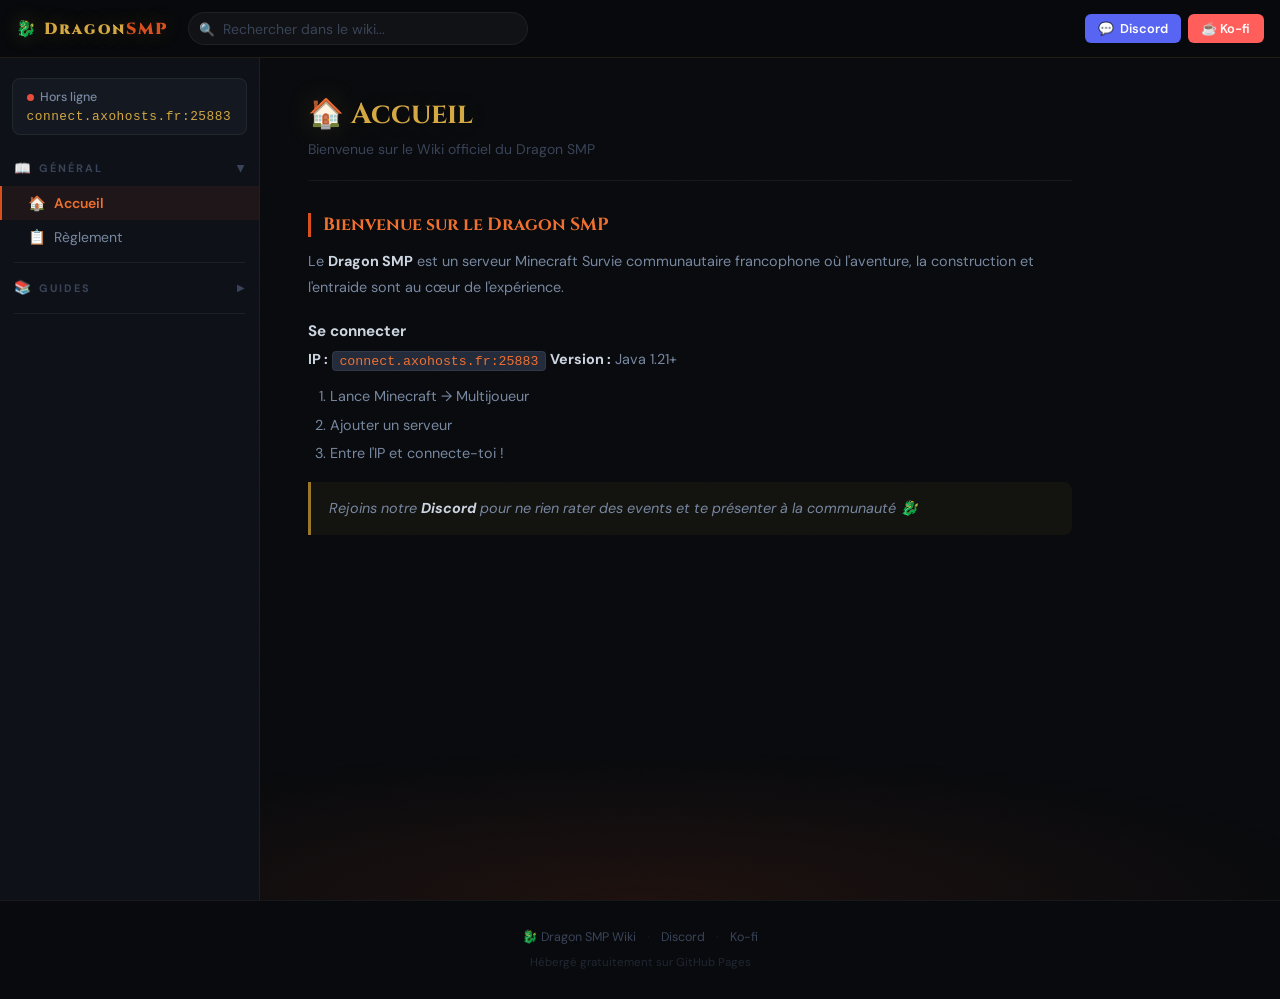
==== index.html @ 1a775683 "Update print statement from 'Hello' to 'Goodbye'" ====
<!DOCTYPE html>
<html lang="fr">
<head>
<meta charset="UTF-8">
<meta name="viewport" content="width=device-width, initial-scale=1.0, viewport-fit=cover">
<meta name="theme-color" content="#080a0d">
<title>Dragon SMP — Wiki</title>
<meta name="description" content="Wiki officiel du serveur Minecraft Dragon SMP">
<link rel="icon" href="data:image/svg+xml,<svg xmlns='http://www.w3.org/2000/svg' viewBox='0 0 100 100'><text y='.9em' font-size='90'>🐉</text></svg>">
<link rel="preconnect" href="https://fonts.googleapis.com">
<link href="https://fonts.googleapis.com/css2?family=Cinzel:wght@400;700;900&family=DM+Sans:wght@300;400;500;600&display=swap" rel="stylesheet">
<style>
/* ════════════════════════════════════════════════════════════════
   DRAGON SMP WIKI V3 — index.html
   Design : forge sombre, lave & acier, typographie épique
   Mobile-first, tout dans un seul fichier
════════════════════════════════════════════════════════════════ */

:root {
  --lava:    #d94f1e;
  --ember:   #f07030;
  --gold:    #d4a843;
  --gold2:   #9a7828;
  --steel:   #8090a8;
  --bg0:     #080a0d;
  --bg1:     #0e1118;
  --bg2:     #141820;
  --bg3:     #1c2230;
  --bg4:     #242c3c;
  --line:    rgba(212,168,67,.12);
  --line2:   rgba(255,255,255,.06);
  --txt:     #cdd5e0;
  --txt2:    #7888a0;
  --txt3:    #3a4458;
  --ok:      #2ecc71;
  --bad:     #e74c3c;
  --warn:    #e67e22;
  --H:       58px;
  --SW:      260px;
  --R:       8px;
}

*,*::before,*::after{margin:0;padding:0;box-sizing:border-box}
html{scroll-behavior:smooth;-webkit-text-size-adjust:100%;text-size-adjust:100%}
body{
  font-family:'DM Sans',sans-serif;
  background:var(--bg0);color:var(--txt);
  min-height:100vh;overflow-x:hidden;
  -webkit-font-smoothing:antialiased;
}
a{color:inherit;text-decoration:none}
button,input,select,textarea{font-family:inherit;outline:none}
img{max-width:100%;border-radius:var(--R)}

/* ── Grain overlay ── */
body::before{
  content:'';position:fixed;inset:0;z-index:0;pointer-events:none;
  background-image:url("data:image/svg+xml,%3Csvg viewBox='0 0 200 200' xmlns='http://www.w3.org/2000/svg'%3E%3Cfilter id='n'%3E%3CfeTurbulence type='fractalNoise' baseFrequency='0.9' numOctaves='4' stitchTiles='stitch'/%3E%3C/filter%3E%3Crect width='100%25' height='100%25' filter='url(%23n)' opacity='0.04'/%3E%3C/svg%3E");
  background-size:200px;opacity:.5;
}
/* ── Glow bas de page ── */
body::after{
  content:'';position:fixed;bottom:0;left:0;right:0;height:40vh;z-index:0;pointer-events:none;
  background:radial-gradient(ellipse 80% 60% at 50% 100%,rgba(217,79,30,.1) 0%,transparent 70%);
}

/* ════════════════════════════════════════════════════════════════
   HEADER
════════════════════════════════════════════════════════════════ */
.hdr{
  position:fixed;top:0;left:0;right:0;z-index:900;
  height:var(--H);
  background:rgba(8,10,13,.92);
  backdrop-filter:blur(16px);-webkit-backdrop-filter:blur(16px);
  border-bottom:1px solid var(--line);
  display:flex;align-items:center;gap:.75rem;padding:0 1rem;
}
.hdr-logo{
  font-family:'Cinzel',serif;font-weight:900;font-size:1rem;
  letter-spacing:2px;white-space:nowrap;flex-shrink:0;
  color:var(--gold);text-shadow:0 0 20px rgba(212,168,67,.3);
}
.hdr-logo em{color:var(--lava);font-style:normal}

/* Barre de recherche */
.hdr-search{flex:1;max-width:340px;position:relative;margin-left:.5rem}
.hdr-search input{
  width:100%;
  background:rgba(255,255,255,.04);
  border:1px solid var(--line2);border-radius:20px;
  padding:.42rem 1rem .42rem 2.1rem;
  color:var(--txt);font-size:.875rem;
  transition:all .2s;
  -webkit-appearance:none;appearance:none;
}
.hdr-search input::placeholder{color:var(--txt3)}
.hdr-search input:focus{
  border-color:rgba(217,79,30,.5);
  background:rgba(217,79,30,.06);
  box-shadow:0 0 0 3px rgba(217,79,30,.08);
}
.hdr-search .ico{
  position:absolute;left:.7rem;top:50%;transform:translateY(-50%);
  color:var(--txt3);font-size:.8rem;pointer-events:none;
}

/* Dropdown recherche */
.search-drop{
  display:none;position:absolute;top:calc(100% + 6px);left:0;right:0;
  background:var(--bg2);border:1px solid var(--line);
  border-radius:var(--R);overflow:hidden;
  box-shadow:0 12px 40px rgba(0,0,0,.5);z-index:950;
  max-height:300px;overflow-y:auto;
}
.search-drop.on{display:block}
.s-item{
  padding:.65rem 1rem;cursor:pointer;
  border-bottom:1px solid var(--line2);transition:background .15s;
  display:flex;align-items:center;gap:.6rem;
}
.s-item:last-child{border-bottom:none}
.s-item:hover{background:rgba(217,79,30,.08)}
.s-item-icon{font-size:1rem;flex-shrink:0}
.s-item-title{font-weight:600;font-size:.875rem;color:var(--txt)}
.s-item-cat{font-size:.72rem;color:var(--txt3);margin-top:.1rem}
.s-empty{padding:1rem;text-align:center;color:var(--txt3);font-size:.85rem}

/* Liens header */
.hdr-links{display:flex;gap:.4rem;align-items:center;margin-left:auto;flex-shrink:0}
.btn-disc{
  background:#5865f2;color:#fff;border:none;
  padding:.38rem .85rem;border-radius:6px;font-size:.8rem;font-weight:600;
  cursor:pointer;display:flex;align-items:center;gap:.35rem;
  transition:all .2s;white-space:nowrap;
}
.btn-disc:hover{background:#4752c4;transform:translateY(-1px)}
.btn-kofi{
  background:#ff5e5b;color:#fff;border:none;
  padding:.38rem .85rem;border-radius:6px;font-size:.8rem;font-weight:600;
  cursor:pointer;display:flex;align-items:center;gap:.35rem;
  transition:all .2s;white-space:nowrap;
}
.btn-kofi:hover{background:#e54e4b;transform:translateY(-1px)}

/* Hamburger */
.burger{
  display:none;flex-direction:column;gap:5px;
  background:none;border:none;cursor:pointer;
  color:var(--txt);padding:.4rem;flex-shrink:0;
  -webkit-tap-highlight-color:transparent;
}
.burger span{
  display:block;width:20px;height:2px;
  background:currentColor;border-radius:2px;transition:all .3s;
}
.burger.open span:nth-child(1){transform:translateY(7px) rotate(45deg)}
.burger.open span:nth-child(2){opacity:0;transform:scaleX(0)}
.burger.open span:nth-child(3){transform:translateY(-7px) rotate(-45deg)}

/* ════════════════════════════════════════════════════════════════
   LAYOUT
════════════════════════════════════════════════════════════════ */
.layout{
  display:flex;min-height:100vh;
  padding-top:var(--H);position:relative;z-index:1;
}

/* ════════════════════════════════════════════════════════════════
   SIDEBAR
════════════════════════════════════════════════════════════════ */
.sidebar{
  width:var(--SW);min-width:var(--SW);flex-shrink:0;
  background:var(--bg1);
  border-right:1px solid var(--line2);
  height:calc(100vh - var(--H));
  position:sticky;top:var(--H);
  overflow-y:auto;overflow-x:hidden;
  padding:1rem 0 3rem;
  scrollbar-width:thin;scrollbar-color:var(--line2) transparent;
  transition:transform .3s cubic-bezier(.4,0,.2,1);
}

/* Statut MC */
.mc-box{
  margin:.25rem .75rem 1rem;
  background:var(--bg2);border:1px solid var(--line2);
  border-radius:var(--R);padding:.65rem .85rem;
  font-size:.78rem;cursor:default;
}
.mc-row{display:flex;align-items:center;gap:.4rem;margin-bottom:.2rem}
.mc-dot{
  width:7px;height:7px;border-radius:50%;flex-shrink:0;
  transition:background .3s;
}
.mc-dot.on{background:var(--ok);box-shadow:0 0 6px var(--ok)}
.mc-dot.off{background:var(--bad)}
.mc-dot.maint{background:var(--warn);box-shadow:0 0 6px var(--warn)}
.mc-status-txt{color:var(--txt2);font-weight:500}
.mc-ip{
  font-family:monospace;font-size:.8rem;color:var(--gold);
  letter-spacing:.5px;margin-top:.1rem;
}

/* Catégories + pages */
.cat-block{margin-bottom:.25rem}
.cat-head{
  display:flex;align-items:center;justify-content:space-between;
  padding:.55rem .85rem;cursor:pointer;
  user-select:none;-webkit-tap-highlight-color:transparent;
  transition:background .15s;
}
.cat-head:hover{background:rgba(255,255,255,.02)}
.cat-head-l{display:flex;align-items:center;gap:.5rem}
.cat-icon{font-size:.85rem}
.cat-label{
  font-size:.68rem;font-weight:700;
  text-transform:uppercase;letter-spacing:2px;
  color:var(--txt3);
}
.cat-arrow{font-size:.6rem;color:var(--txt3);transition:transform .2s}
.cat-block.open .cat-arrow{transform:rotate(90deg)}
.cat-pages{display:none}
.cat-block.open .cat-pages{display:block}

.pg-link{
  display:flex;align-items:center;gap:.55rem;
  padding:.5rem .85rem .5rem 1.6rem;
  cursor:pointer;color:var(--txt2);font-size:.875rem;
  border-left:2px solid transparent;
  transition:all .15s;
  -webkit-tap-highlight-color:transparent;
}
.pg-link:hover{color:var(--txt);background:rgba(255,255,255,.03)}
.pg-link.active{
  color:var(--ember);font-weight:600;
  border-left-color:var(--lava);
  background:rgba(217,79,30,.08);
}
.pg-link-ico{font-size:.9rem;flex-shrink:0}

.sidebar-div{
  height:1px;background:var(--line2);
  margin:.5rem .85rem;
}

/* ════════════════════════════════════════════════════════════════
   MAIN CONTENT
════════════════════════════════════════════════════════════════ */
.main{
  flex:1;min-width:0;
  padding:2.5rem 3rem;
  max-width:860px;
}

/* Page view */
.pv{animation:fadeUp .25s ease both}
@keyframes fadeUp{
  from{opacity:0;transform:translateY(8px)}
  to{opacity:1;transform:translateY(0)}
}

.pv-head{
  margin-bottom:2rem;padding-bottom:1.25rem;
  border-bottom:1px solid var(--line2);
}
.pv-title{
  font-family:'Cinzel',serif;font-size:1.8rem;font-weight:700;
  color:var(--gold);line-height:1.15;
  text-shadow:0 0 30px rgba(212,168,67,.15);
}
.pv-desc{color:var(--txt3);font-size:.875rem;margin-top:.5rem;line-height:1.5}

/* Contenu wiki */
.wc h1{font-family:'Cinzel',serif;font-size:1.5rem;color:var(--gold);margin:2rem 0 .75rem}
.wc h2{
  font-family:'Cinzel',serif;font-size:1.1rem;color:var(--ember);
  margin:2rem 0 .75rem;padding-left:.75rem;
  border-left:3px solid var(--lava);
}
.wc h3{font-size:.95rem;font-weight:700;color:var(--txt);margin:1.25rem 0 .4rem}
.wc p{color:var(--txt2);margin-bottom:.75rem;font-size:.9rem;line-height:1.8}
.wc ul,.wc ol{padding-left:1.4rem;margin-bottom:.75rem}
.wc li{color:var(--txt2);font-size:.9rem;margin-bottom:.3rem;line-height:1.65}
.wc strong{color:var(--txt);font-weight:700}
.wc em{color:var(--gold);font-style:italic}
.wc a{color:var(--ember);text-decoration:underline;text-underline-offset:2px}
.wc a:hover{color:var(--lava)}
.wc code{
  background:var(--bg4);border:1px solid var(--line2);
  border-radius:4px;padding:.1rem .4rem;
  font-family:'Courier New',monospace;font-size:.83rem;color:var(--ember);
}
.wc pre{
  background:var(--bg2);border:1px solid var(--line2);
  border-radius:var(--R);padding:1.1rem 1.25rem;overflow-x:auto;
  margin:1rem 0;position:relative;
}
.wc pre::before{
  content:'CODE';position:absolute;top:.5rem;right:.75rem;
  font-size:.62rem;letter-spacing:1.5px;color:var(--txt3);font-weight:700;
}
.wc pre code{
  background:none;border:none;padding:0;
  font-size:.85rem;color:var(--txt2);line-height:1.6;
}
.wc blockquote{
  border-left:3px solid var(--gold2);
  background:rgba(212,168,67,.05);
  padding:.85rem 1.1rem;border-radius:0 var(--R) var(--R) 0;
  margin:1rem 0;
}
.wc blockquote p{color:var(--txt2);margin:0;font-style:italic}
.wc hr{border:none;border-top:1px solid var(--line2);margin:1.75rem 0}
.wc img{border-radius:var(--R);margin:.5rem 0;border:1px solid var(--line2)}
.wc table{width:100%;border-collapse:collapse;margin:1rem 0;font-size:.875rem}
.wc th{
  padding:.5rem .85rem;background:var(--bg3);
  border:1px solid var(--line2);color:var(--ember);
  font-weight:700;text-align:left;font-size:.8rem;
  text-transform:uppercase;letter-spacing:.5px;
}
.wc td{padding:.5rem .85rem;border:1px solid var(--line2);color:var(--txt2)}
.wc tr:nth-child(even) td{background:rgba(255,255,255,.02)}
.wc .table-wrap{overflow-x:auto;margin:1rem 0}

/* ════════════════════════════════════════════════════════════════
   OVERLAY MOBILE
════════════════════════════════════════════════════════════════ */
.overlay{
  display:none;position:fixed;inset:0;z-index:800;
  background:rgba(0,0,0,.75);
  -webkit-tap-highlight-color:transparent;
}
.overlay.on{display:block}

/* ════════════════════════════════════════════════════════════════
   FOOTER
════════════════════════════════════════════════════════════════ */
.footer{
  text-align:center;padding:1.5rem 1rem;
  color:var(--txt3);font-size:.78rem;
  border-top:1px solid var(--line2);
  position:relative;z-index:1;
  line-height:2;
}
.footer a{color:var(--txt3);transition:color .15s}
.footer a:hover{color:var(--ember)}
.footer .sep{margin:0 .5rem;opacity:.3}

/* ════════════════════════════════════════════════════════════════
   TOAST
════════════════════════════════════════════════════════════════ */
#toast{
  position:fixed;bottom:1.5rem;right:1.5rem;z-index:9999;
  padding:.7rem 1.2rem;border-radius:var(--R);
  background:var(--bg3);border:1px solid var(--line2);
  font-size:.85rem;font-weight:500;
  box-shadow:0 8px 30px rgba(0,0,0,.4);
  transform:translateY(60px);opacity:0;
  transition:all .3s cubic-bezier(.34,1.56,.64,1);
  pointer-events:none;max-width:280px;
}
#toast.on{transform:translateY(0);opacity:1}
#toast.ok{border-color:rgba(46,204,113,.4);color:var(--ok)}
#toast.err{border-color:rgba(231,76,60,.4);color:var(--bad)}
#toast.info{border-color:rgba(212,168,67,.4);color:var(--gold)}

/* ════════════════════════════════════════════════════════════════
   BOUTONS
════════════════════════════════════════════════════════════════ */
.btn{
  display:inline-flex;align-items:center;gap:.4rem;
  padding:.48rem 1rem;border:none;border-radius:6px;
  font-size:.875rem;font-weight:600;cursor:pointer;
  transition:all .2s;-webkit-tap-highlight-color:transparent;
}
.btn-fire{background:var(--lava);color:#fff}
.btn-fire:hover{background:#bf4118;transform:translateY(-1px);box-shadow:0 4px 16px rgba(217,79,30,.35)}
.btn-ghost{background:transparent;color:var(--txt2);border:1px solid var(--line2)}
.btn-ghost:hover{background:var(--bg3);color:var(--txt)}
.btn-red{background:rgba(231,76,60,.12);color:var(--bad);border:1px solid rgba(231,76,60,.2)}
.btn-red:hover{background:rgba(231,76,60,.22)}
.btn-sm{padding:.3rem .75rem;font-size:.78rem}

/* ════════════════════════════════════════════════════════════════
   RESPONSIVE
════════════════════════════════════════════════════════════════ */
@media(max-width:768px){
  .burger{display:flex}
  .btn-kofi{display:none}
  .hdr-search{max-width:none}

  .sidebar{
    position:fixed;top:var(--H);left:0;bottom:0;
    z-index:850;transform:translateX(-100%);
    height:calc(100vh - var(--H));
    box-shadow:4px 0 24px rgba(0,0,0,.5);
  }
  .sidebar.open{transform:translateX(0)}

  .main{padding:1.25rem 1rem 2rem}
  .pv-title{font-size:1.4rem}
  .wc h2{font-size:1rem}
}
@media(min-width:769px){
  .burger{display:none!important}
}
@media(max-width:480px){
  .btn-disc span{display:none}
}

/* Scrollbar */
::-webkit-scrollbar{width:5px;height:5px}
::-webkit-scrollbar-track{background:transparent}
::-webkit-scrollbar-thumb{background:rgba(217,79,30,.2);border-radius:3px}
::-webkit-scrollbar-thumb:hover{background:rgba(217,79,30,.4)}
</style>
</head>
<body>

<!-- ══════════════════════════ HEADER ══════════════════════════ -->
<header class="hdr">
  <button class="burger" id="burger" aria-label="Menu">
    <span></span><span></span><span></span>
  </button>

  <div class="hdr-logo">🐉 Dragon<em>SMP</em></div>

  <div class="hdr-search">
    <span class="ico">🔍</span>
    <input type="search" id="s-input" placeholder="Rechercher dans le wiki..." autocomplete="off">
    <div class="search-drop" id="s-drop"></div>
  </div>

  <div class="hdr-links">
    <a class="btn-disc" href="https://discord.gg/A7wpe2Yr6S" target="_blank" rel="noopener">
      <span>💬</span><span>Discord</span>
    </a>
    <a class="btn-kofi" href="https://ko-fi.com/dragonsmpv2" target="_blank" rel="noopener">
      ☕ Ko-fi
    </a>
  </div>
</header>

<div class="overlay" id="overlay"></div>

<!-- ══════════════════════════ LAYOUT ══════════════════════════ -->
<div class="layout">

  <!-- SIDEBAR -->
  <aside class="sidebar" id="sidebar">
    <!-- Statut MC -->
    <div class="mc-box">
      <div class="mc-row">
        <div class="mc-dot off" id="mc-dot"></div>
        <span class="mc-status-txt" id="mc-txt">Vérification...</span>
      </div>
      <div class="mc-ip" id="mc-ip">connect.axohosts.fr:25883</div>
    </div>

    <div id="sb-nav">
      <div style="padding:.75rem .85rem;color:var(--txt3);font-size:.8rem">Chargement…</div>
    </div>
  </aside>

  <!-- MAIN -->
  <main class="main">
    <div id="wiki-content">
      <div style="color:var(--txt3);padding:3rem 0;text-align:center">🐉</div>
    </div>
  </main>

</div>

<!-- FOOTER -->
<footer class="footer">
  🐉 Dragon SMP Wiki
  <span class="sep">·</span>
  <a href="https://discord.gg/A7wpe2Yr6S" target="_blank">Discord</a>
  <span class="sep">·</span>
  <a href="https://ko-fi.com/dragonsmpv2" target="_blank">Ko-fi</a>
  <br>
  <span style="font-size:.72rem;opacity:.5">Hébergé gratuitement sur GitHub Pages</span>
</footer>

<div id="toast"></div>

<!-- ══════════════════════════ SCRIPT ══════════════════════════ -->
<script>
'use strict';

/* ── Données par défaut ───────────────────────────────────────── */
const DEFAULTS = {
  categories:[
    {id:'general',name:'Général',icon:'📖',order:0},
    {id:'guides', name:'Guides', icon:'📚',order:1},
    {id:'serveur',name:'Serveur',icon:'⚔️', order:2}
  ],
  pages:[
    {id:'accueil',catId:'general',title:'Accueil',icon:'🏠',order:0,
     desc:'Bienvenue sur le Wiki officiel du Dragon SMP',
     content:`## Bienvenue sur le Dragon SMP

Le **Dragon SMP** est un serveur Minecraft Survie communautaire francophone où l'aventure, la construction et l'entraide sont au cœur de l'expérience.

### Se connecter

**IP :** \`connect.axohosts.fr:25883\`
**Version :** Java 1.21+

1. Lance Minecraft → Multijoueur
2. Ajouter un serveur
3. Entre l'IP et connecte-toi !

> Rejoins notre **Discord** pour ne rien rater des events et te présenter à la communauté 🐉`
    },
    {id:'reglement',catId:'general',title:'Règlement',icon:'📋',order:1,
     desc:'Les règles à respecter sur le serveur',
     content:`## Règlement du Dragon SMP

Le respect de ces règles est **obligatoire**. Toute infraction entraîne un avertissement, un kick ou un ban.

### Règles générales

**1. Respect mutuel**
Aucune insulte, discrimination ou harcèlement. Tout le monde doit se sentir bienvenu.

**2. Anti-triche**
Hacks, cheats et exploits sont strictement interdits.

**3. Anti-grief**
Détruire les constructions d'autrui est interdit.

**4. PvP fair-play**
Uniquement avec accord mutuel, hors zones PvP dédiées.

**5. Respect du staff**
Les décisions de l'équipe sont finales.

### Sanctions

| Infraction | Sanction |
|---|---|
| 1er avertissement | Warn |
| 2ème avertissement | Kick |
| 3ème | Ban temporaire |
| Infraction grave | Ban définitif |`
    },
    {id:'commandes',catId:'guides',title:'Commandes',icon:'⌨️',order:0,
     desc:'Toutes les commandes disponibles',
     content:`## Commandes utiles

### Téléportation

\`/spawn\` — Retour au spawn
\`/home\` — Retour chez toi
\`/sethome\` — Définit ton home
\`/tpa [joueur]\` — Demande de TP
\`/rtp\` — Téléportation aléatoire

### Économie

\`/money\` — Voir ton solde
\`/pay [joueur] [montant]\` — Payer quelqu'un
\`/baltop\` — Classement des richesses

### Protection

\`/claim\` — Protéger une chunk
\`/unclaim\` — Retirer la protection
\`/trust [joueur]\` — Donner accès`
    }
  ],
  settings:{
    maintenance:false,
    maintMsg:'Le serveur est actuellement en maintenance.',
    mcHost:'163.5.141.232',
    mcPort:25816,
    mcIp:'connect.axohosts.fr:25883'
  }
};

/* ── Persistance ─────────────────────────────────────────────── */
let DATA = null;

async function loadData(){
  const binId  = localStorage.getItem('dsmp_bin_id');
  const apiKey = localStorage.getItem('dsmp_api_key');
  if(binId && apiKey){
    try{
      const r = await fetch(`https://api.jsonbin.io/v3/b/${binId}/latest`,
        {headers:{'X-Master-Key':apiKey}});
      if(r.ok){
        const j = await r.json();
        DATA = j.record;
        localStorage.setItem('dsmp_cache', JSON.stringify(DATA));
        return;
      }
    }catch{}
  }
  // Fallback cache local
  const cached = localStorage.getItem('dsmp_cache');
  if(cached){ try{ DATA = JSON.parse(cached); return; }catch{} }
  // Défaut
  DATA = JSON.parse(JSON.stringify(DEFAULTS));
}

async function saveData(){
  if(!DATA) return;
  localStorage.setItem('dsmp_cache', JSON.stringify(DATA));
  const binId  = localStorage.getItem('dsmp_bin_id');
  const apiKey = localStorage.getItem('dsmp_api_key');
  if(binId && apiKey){
    try{
      await fetch(`https://api.jsonbin.io/v3/b/${binId}`,{
        method:'PUT',
        headers:{'Content-Type':'application/json','X-Master-Key':apiKey},
        body:JSON.stringify(DATA)
      });
    }catch{}
  }
}

/* ── Init ────────────────────────────────────────────────────── */
document.addEventListener('DOMContentLoaded', async ()=>{
  await loadData();
  buildSidebar();
  setupSearch();
  setupBurger();
  startMC();

  const hash = location.hash.replace('#','');
  goTo(hash || getFirstId());
});

window.addEventListener('hashchange',()=>{
  const id = location.hash.replace('#','');
  if(id) goTo(id);
});

function getFirstId(){
  if(!DATA?.pages?.length) return null;
  const acc = DATA.pages.find(p=>p.id==='accueil');
  return acc ? acc.id : DATA.pages[0].id;
}

/* ── Sidebar ─────────────────────────────────────────────────── */
function buildSidebar(){
  const nav = document.getElementById('sb-nav');
  if(!nav || !DATA) return;

  const cats = [...(DATA.categories||[])].sort((a,b)=>(a.order||0)-(b.order||0));
  let html = '';

  cats.forEach(cat=>{
    const pages = (DATA.pages||[])
      .filter(p=>p.catId===cat.id)
      .sort((a,b)=>(a.order||0)-(b.order||0));
    if(!pages.length) return;

    const isOpen = pages.some(p=>p.id===_curId);
    html += `<div class="cat-block${isOpen?' open':''}" data-cat="${cat.id}">
      <div class="cat-head" onclick="toggleCat('${cat.id}')">
        <div class="cat-head-l">
          <span class="cat-icon">${cat.icon||'📁'}</span>
          <span class="cat-label">${e(cat.name)}</span>
        </div>
        <span class="cat-arrow">▶</span>
      </div>
      <div class="cat-pages">`;
    pages.forEach(p=>{
      html += `<div class="pg-link${p.id===_curId?' active':''}" data-id="${p.id}" onclick="goTo('${p.id}')">
        <span class="pg-link-ico">${p.icon||'📄'}</span>${e(p.title)}
      </div>`;
    });
    html += `</div></div><div class="sidebar-div"></div>`;
  });

  if(!html) html = `<div style="padding:1rem .85rem;color:var(--txt3);font-size:.82rem">Aucune page disponible.</div>`;
  nav.innerHTML = html;
}

function toggleCat(id){
  document.querySelector(`.cat-block[data-cat="${id}"]`)?.classList.toggle('open');
}

/* ── Navigation ──────────────────────────────────────────────── */
let _curId = null;

function goTo(id){
  const page = DATA?.pages?.find(p=>p.id===id||p.slug===id);
  if(!page) return;
  _curId = page.id;
  location.hash = page.id;

  document.querySelectorAll('.pg-link').forEach(el=>{
    el.classList.toggle('active', el.dataset.id===page.id);
  });
  document.querySelectorAll('.cat-block').forEach(bl=>{
    if(bl.querySelector('.pg-link.active')) bl.classList.add('open');
  });

  renderPage(page);
  closeSidebar();
}

function renderPage(page){
  const el = document.getElementById('wiki-content');
  if(!el) return;
  el.innerHTML = `<div class="pv">
    <div class="pv-head">
      <h1 class="pv-title">${page.icon||''} ${e(page.title)}</h1>
      ${page.desc?`<p class="pv-desc">${e(page.desc)}</p>`:''}
    </div>
    <div class="wc">${mdToHtml(page.content||'')}</div>
  </div>`;
}

/* ── Markdown ────────────────────────────────────────────────── */
function mdToHtml(raw){
  if(!raw) return '';
  let s = raw;

  // Protège les blocs de code
  const blocks=[];
  s = s.replace(/```([\s\S]*?)```/g,(_,c)=>{blocks.push(c);return`\x00B${blocks.length-1}\x00`});

  // Escape HTML
  s = s.replace(/&/g,'&amp;').replace(/</g,'&lt;').replace(/>/g,'&gt;');

  // Inline code
  s = s.replace(/`([^`\n]+)`/g,'<code>$1</code>');

  // Images
  s = s.replace(/!\[([^\]]*)\]\(([^)]+)\)/g,'<img src="$2" alt="$1" loading="lazy">');

  // Liens
  s = s.replace(/\[([^\]]+)\]\(([^)]+)\)/g,'<a href="$2" target="_blank" rel="noopener">$1</a>');

  // Blockquote
  s = s.replace(/^&gt; (.+)$/gm,'<blockquote><p>$1</p></blockquote>');

  // HR
  s = s.replace(/^---$/gm,'<hr>');

  // Tableaux
  s = s.replace(/(\|.+\|\n)(\|[-| :]+\|\n)((?:\|.+\|?\n?)*)/g,(_,h,__,b)=>{
    const ths = h.split('|').filter(c=>c.trim()).map(c=>`<th>${c.trim()}</th>`).join('');
    const trs = b.trim().split('\n').map(row=>{
      const tds = row.split('|').filter(c=>c.trim()).map(c=>`<td>${c.trim()}</td>`).join('');
      return `<tr>${tds}</tr>`;
    }).join('');
    return `<div class="table-wrap"><table><thead><tr>${ths}</tr></thead><tbody>${trs}</tbody></table></div>`;
  });

  // Titres
  s = s.replace(/^### (.+)$/gm,'<h3>$1</h3>');
  s = s.replace(/^## (.+)$/gm, '<h2>$1</h2>');
  s = s.replace(/^# (.+)$/gm,  '<h1>$1</h1>');

  // Gras / italique
  s = s.replace(/\*\*(.+?)\*\*/g,'<strong>$1</strong>');
  s = s.replace(/\*(.+?)\*/g,'<em>$1</em>');

  // Listes
  s = s.replace(/((?:^- .+\n?)+)/gm,m=>{
    const li=m.trim().split('\n').map(l=>`<li>${l.replace(/^- /,'')}</li>`).join('');
    return `<ul>${li}</ul>`;
  });
  s = s.replace(/((?:^\d+\. .+\n?)+)/gm,m=>{
    const li=m.trim().split('\n').map(l=>`<li>${l.replace(/^\d+\. /,'')}</li>`).join('');
    return `<ol>${li}</ol>`;
  });

  // Paragraphes
  s = s.replace(/\n{2,}/g,'</p><p>');
  s = `<p>${s}</p>`;
  s = s.replace(/<p>\s*(<(?:h[1-6]|ul|ol|pre|blockquote|hr|div)[^>]*>)/g,'$1');
  s = s.replace(/(<\/(?:h[1-6]|ul|ol|pre|blockquote|hr|div)>)\s*<\/p>/g,'$1');
  s = s.replace(/<p>\s*<\/p>/g,'');

  // Réinsère les blocs de code
  s = s.replace(/\x00B(\d+)\x00/g,(_,i)=>{
    const code = blocks[+i].replace(/^\n/,'').replace(/\n$/,'')
      .replace(/&/g,'&amp;').replace(/</g,'&lt;').replace(/>/g,'&gt;');
    return `<pre><code>${code}</code></pre>`;
  });

  return s.trim();
}

/* ── Recherche ───────────────────────────────────────────────── */
function setupSearch(){
  const inp = document.getElementById('s-input');
  const drop = document.getElementById('s-drop');
  if(!inp||!drop) return;

  let t;
  inp.addEventListener('input',()=>{clearTimeout(t);t=setTimeout(()=>doSearch(inp.value.trim()),180)});
  inp.addEventListener('focus',()=>{if(inp.value.trim())doSearch(inp.value.trim())});
  document.addEventListener('click',ev=>{
    if(!ev.target.closest('.hdr-search')){drop.classList.remove('on');inp.value=''}
  });
}

function doSearch(q){
  const drop = document.getElementById('s-drop');
  if(!q){drop.classList.remove('on');return}
  const ql=q.toLowerCase();
  const cats={};
  (DATA?.categories||[]).forEach(c=>cats[c.id]=c);
  const res=(DATA?.pages||[]).filter(p=>
    p.title.toLowerCase().includes(ql)||
    (p.desc||'').toLowerCase().includes(ql)||
    (p.content||'').toLowerCase().includes(ql)
  ).slice(0,7);

  if(!res.length){
    drop.innerHTML=`<div class="s-empty">Aucun résultat pour « ${e(q)} »</div>`;
  }else{
    drop.innerHTML=res.map(p=>`
      <div class="s-item" onclick="goTo('${p.id}');document.getElementById('s-drop').classList.remove('on');document.getElementById('s-input').value=''">
        <span class="s-item-icon">${p.icon||'📄'}</span>
        <div>
          <div class="s-item-title">${e(p.title)}</div>
          <div class="s-item-cat">${cats[p.catId]?cats[p.catId].name:''}</div>
        </div>
      </div>`).join('');
  }
  drop.classList.add('on');
}

/* ── Burger / sidebar mobile ─────────────────────────────────── */
function setupBurger(){
  const btn = document.getElementById('burger');
  const ovl = document.getElementById('overlay');
  if(btn) btn.addEventListener('click',toggleSidebar);
  if(ovl) ovl.addEventListener('click',closeSidebar);
}
function toggleSidebar(){
  document.getElementById('sidebar')?.classList.toggle('open');
  document.getElementById('burger')?.classList.toggle('open');
  document.getElementById('overlay')?.classList.toggle('on');
}
function closeSidebar(){
  document.getElementById('sidebar')?.classList.remove('open');
  document.getElementById('burger')?.classList.remove('open');
  document.getElementById('overlay')?.classList.remove('on');
}

/* ── Statut MC ───────────────────────────────────────────────── */
function startMC(){updateMC();setInterval(updateMC,60000)}

async function updateMC(){
  const dot=document.getElementById('mc-dot');
  const txt=document.getElementById('mc-txt');
  const ip=document.getElementById('mc-ip');
  if(!dot||!txt||!DATA) return;

  const s=DATA.settings;
  if(ip) ip.textContent=s.mcIp||'connect.axohosts.fr:25883';

  if(s.maintenance){
    dot.className='mc-dot maint';
    txt.textContent='Maintenance';
    return;
  }

  try{
    const r=await fetch(`https://api.mcstatus.io/v2/status/java/${s.mcHost||'163.5.141.232'}:${s.mcPort||25816}`);
    const j=await r.json();
    if(j.online){
      dot.className='mc-dot on';
      txt.textContent=`En ligne · ${j.players?.online||0}/${j.players?.max||0} joueurs`;
    }else throw 0;
  }catch{
    dot.className='mc-dot off';
    txt.textContent='Hors ligne';
  }
}

/* ── Utils ───────────────────────────────────────────────────── */
function e(s){
  return String(s||'')
    .replace(/&/g,'&amp;').replace(/</g,'&lt;')
    .replace(/>/g,'&gt;').replace(/"/g,'&quot;');
}
function toast(msg,type='ok'){
  const t=document.getElementById('toast');
  if(!t)return;
  t.textContent=msg;t.className=`on ${type}`;
  setTimeout(()=>t.className='',3000);
}
</script>
</body>
</html>
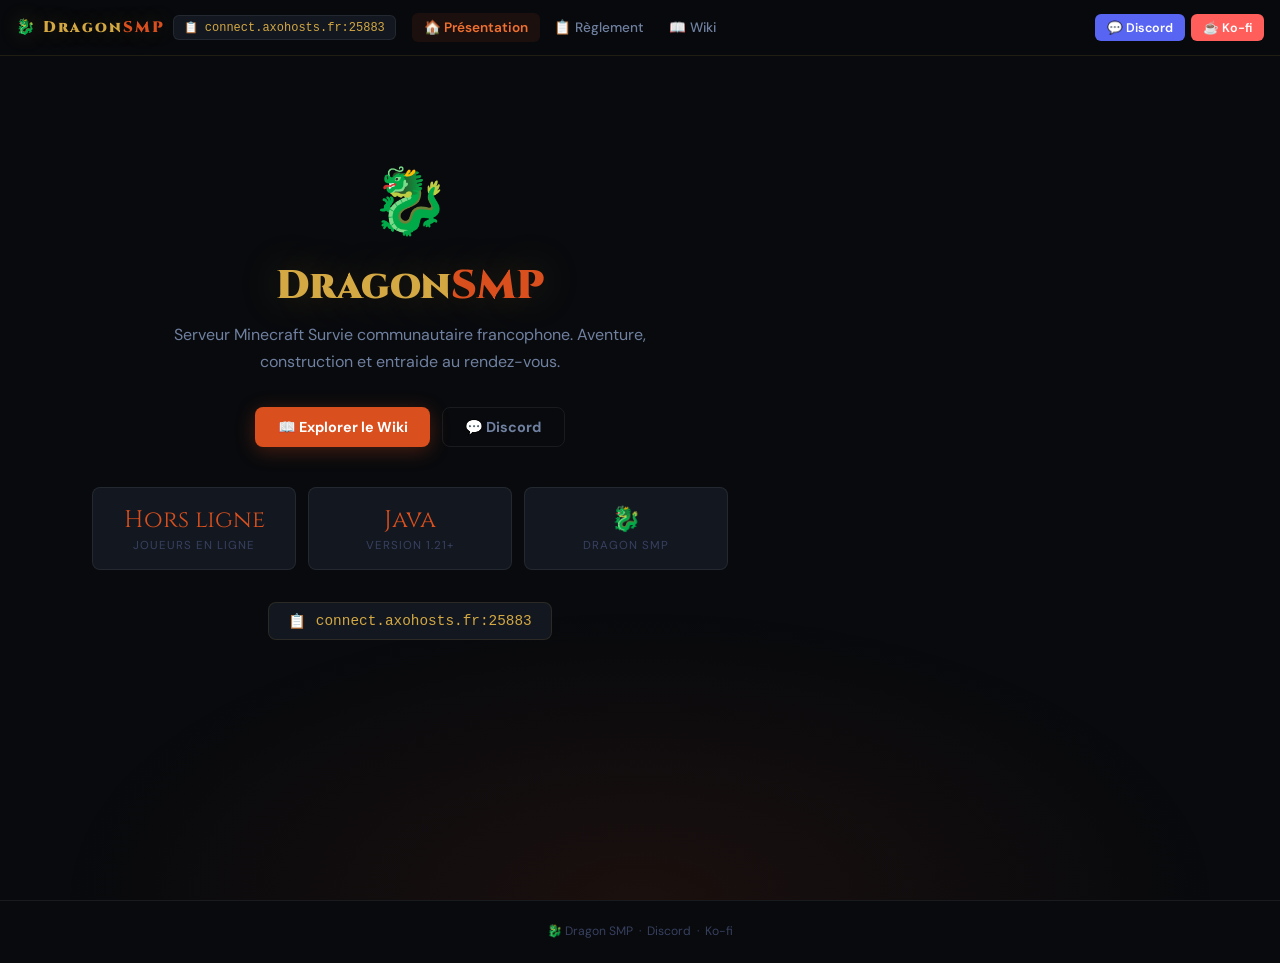
==== commit 157c1fc6: "Update index.html" ====
--- a/index.html
+++ b/index.html
@@ -4,412 +4,403 @@
 <meta charset="UTF-8">
 <meta name="viewport" content="width=device-width, initial-scale=1.0, viewport-fit=cover">
 <meta name="theme-color" content="#080a0d">
-<title>Dragon SMP — Wiki</title>
-<meta name="description" content="Wiki officiel du serveur Minecraft Dragon SMP">
+<title>Dragon SMP</title>
 <link rel="icon" href="data:image/svg+xml,<svg xmlns='http://www.w3.org/2000/svg' viewBox='0 0 100 100'><text y='.9em' font-size='90'>🐉</text></svg>">
 <link rel="preconnect" href="https://fonts.googleapis.com">
-<link href="https://fonts.googleapis.com/css2?family=Cinzel:wght@400;700;900&family=DM+Sans:wght@300;400;500;600&display=swap" rel="stylesheet">
+<link href="https://fonts.googleapis.com/css2?family=Cinzel:wght@400;700;900&family=DM+Sans:ital,wght@0,300;0,400;0,500;0,600;1,400&display=swap" rel="stylesheet">
 <style>
-/* ════════════════════════════════════════════════════════════════
-   DRAGON SMP WIKI V3 — index.html
-   Design : forge sombre, lave & acier, typographie épique
-   Mobile-first, tout dans un seul fichier
-════════════════════════════════════════════════════════════════ */
-
+/* ═══════════════════════════════════════════════════════════
+   DRAGON SMP WIKI V4
+   ═══════════════════════════════════════════════════════════ */
 :root {
-  --lava:    #d94f1e;
-  --ember:   #f07030;
-  --gold:    #d4a843;
-  --gold2:   #9a7828;
-  --steel:   #8090a8;
-  --bg0:     #080a0d;
-  --bg1:     #0e1118;
-  --bg2:     #141820;
-  --bg3:     #1c2230;
-  --bg4:     #242c3c;
-  --line:    rgba(212,168,67,.12);
-  --line2:   rgba(255,255,255,.06);
-  --txt:     #cdd5e0;
-  --txt2:    #7888a0;
-  --txt3:    #3a4458;
-  --ok:      #2ecc71;
-  --bad:     #e74c3c;
-  --warn:    #e67e22;
-  --H:       58px;
-  --SW:      260px;
-  --R:       8px;
-}
-
+  --fire:   #d94f1e;
+  --ember:  #f07030;
+  --gold:   #d4a843;
+  --gold2:  #8a6820;
+  --bg0:    #080a0d;
+  --bg1:    #0d1017;
+  --bg2:    #131820;
+  --bg3:    #1a2030;
+  --bg4:    #222a3a;
+  --ln:     rgba(212,168,67,.12);
+  --ln2:    rgba(255,255,255,.07);
+  --txt:    #d0d8e8;
+  --txt2:   #7080a0;
+  --txt3:   #384060;
+  --ok:     #2ecc71;
+  --bad:    #e74c3c;
+  --H:      56px;
+  --SL:     240px;
+  --SR:     260px;
+  --R:      8px;
+}
 *,*::before,*::after{margin:0;padding:0;box-sizing:border-box}
-html{scroll-behavior:smooth;-webkit-text-size-adjust:100%;text-size-adjust:100%}
-body{
-  font-family:'DM Sans',sans-serif;
-  background:var(--bg0);color:var(--txt);
-  min-height:100vh;overflow-x:hidden;
-  -webkit-font-smoothing:antialiased;
-}
+html{scroll-behavior:smooth;-webkit-text-size-adjust:100%}
+body{font-family:'DM Sans',sans-serif;background:var(--bg0);color:var(--txt);
+  min-height:100vh;overflow-x:hidden;-webkit-font-smoothing:antialiased}
 a{color:inherit;text-decoration:none}
-button,input,select,textarea{font-family:inherit;outline:none}
-img{max-width:100%;border-radius:var(--R)}
-
-/* ── Grain overlay ── */
-body::before{
-  content:'';position:fixed;inset:0;z-index:0;pointer-events:none;
-  background-image:url("data:image/svg+xml,%3Csvg viewBox='0 0 200 200' xmlns='http://www.w3.org/2000/svg'%3E%3Cfilter id='n'%3E%3CfeTurbulence type='fractalNoise' baseFrequency='0.9' numOctaves='4' stitchTiles='stitch'/%3E%3C/filter%3E%3Crect width='100%25' height='100%25' filter='url(%23n)' opacity='0.04'/%3E%3C/svg%3E");
-  background-size:200px;opacity:.5;
-}
-/* ── Glow bas de page ── */
-body::after{
-  content:'';position:fixed;bottom:0;left:0;right:0;height:40vh;z-index:0;pointer-events:none;
-  background:radial-gradient(ellipse 80% 60% at 50% 100%,rgba(217,79,30,.1) 0%,transparent 70%);
-}
-
-/* ════════════════════════════════════════════════════════════════
+button{font-family:inherit;cursor:pointer}
+
+/* Grain + glow */
+body::before{content:'';position:fixed;inset:0;z-index:0;pointer-events:none;
+  background:radial-gradient(ellipse 70% 50% at 50% 100%,rgba(217,79,30,.09) 0%,transparent 65%)}
+
+/* ═══════════════════════════════════════════════════════════
    HEADER
-════════════════════════════════════════════════════════════════ */
-.hdr{
-  position:fixed;top:0;left:0;right:0;z-index:900;
+   ═══════════════════════════════════════════════════════════ */
+.hdr {
+  position:fixed;top:0;left:0;right:0;z-index:800;
   height:var(--H);
-  background:rgba(8,10,13,.92);
+  background:rgba(8,10,13,.96);
   backdrop-filter:blur(16px);-webkit-backdrop-filter:blur(16px);
-  border-bottom:1px solid var(--line);
-  display:flex;align-items:center;gap:.75rem;padding:0 1rem;
-}
-.hdr-logo{
-  font-family:'Cinzel',serif;font-weight:900;font-size:1rem;
-  letter-spacing:2px;white-space:nowrap;flex-shrink:0;
-  color:var(--gold);text-shadow:0 0 20px rgba(212,168,67,.3);
-}
-.hdr-logo em{color:var(--lava);font-style:normal}
-
-/* Barre de recherche */
-.hdr-search{flex:1;max-width:340px;position:relative;margin-left:.5rem}
-.hdr-search input{
-  width:100%;
-  background:rgba(255,255,255,.04);
-  border:1px solid var(--line2);border-radius:20px;
-  padding:.42rem 1rem .42rem 2.1rem;
-  color:var(--txt);font-size:.875rem;
-  transition:all .2s;
-  -webkit-appearance:none;appearance:none;
-}
-.hdr-search input::placeholder{color:var(--txt3)}
-.hdr-search input:focus{
-  border-color:rgba(217,79,30,.5);
-  background:rgba(217,79,30,.06);
-  box-shadow:0 0 0 3px rgba(217,79,30,.08);
-}
-.hdr-search .ico{
-  position:absolute;left:.7rem;top:50%;transform:translateY(-50%);
-  color:var(--txt3);font-size:.8rem;pointer-events:none;
-}
-
-/* Dropdown recherche */
-.search-drop{
-  display:none;position:absolute;top:calc(100% + 6px);left:0;right:0;
-  background:var(--bg2);border:1px solid var(--line);
-  border-radius:var(--R);overflow:hidden;
-  box-shadow:0 12px 40px rgba(0,0,0,.5);z-index:950;
-  max-height:300px;overflow-y:auto;
-}
-.search-drop.on{display:block}
-.s-item{
-  padding:.65rem 1rem;cursor:pointer;
-  border-bottom:1px solid var(--line2);transition:background .15s;
-  display:flex;align-items:center;gap:.6rem;
-}
-.s-item:last-child{border-bottom:none}
-.s-item:hover{background:rgba(217,79,30,.08)}
-.s-item-icon{font-size:1rem;flex-shrink:0}
-.s-item-title{font-weight:600;font-size:.875rem;color:var(--txt)}
-.s-item-cat{font-size:.72rem;color:var(--txt3);margin-top:.1rem}
-.s-empty{padding:1rem;text-align:center;color:var(--txt3);font-size:.85rem}
-
-/* Liens header */
-.hdr-links{display:flex;gap:.4rem;align-items:center;margin-left:auto;flex-shrink:0}
-.btn-disc{
-  background:#5865f2;color:#fff;border:none;
-  padding:.38rem .85rem;border-radius:6px;font-size:.8rem;font-weight:600;
-  cursor:pointer;display:flex;align-items:center;gap:.35rem;
-  transition:all .2s;white-space:nowrap;
-}
-.btn-disc:hover{background:#4752c4;transform:translateY(-1px)}
-.btn-kofi{
-  background:#ff5e5b;color:#fff;border:none;
-  padding:.38rem .85rem;border-radius:6px;font-size:.8rem;font-weight:600;
-  cursor:pointer;display:flex;align-items:center;gap:.35rem;
-  transition:all .2s;white-space:nowrap;
-}
-.btn-kofi:hover{background:#e54e4b;transform:translateY(-1px)}
-
-/* Hamburger */
-.burger{
-  display:none;flex-direction:column;gap:5px;
-  background:none;border:none;cursor:pointer;
-  color:var(--txt);padding:.4rem;flex-shrink:0;
+  border-bottom:1px solid var(--ln);
+  display:flex;align-items:center;
+  padding:0 1rem;gap:.5rem;
+}
+
+/* Logo */
+.logo {
+  font-family:'Cinzel',serif;font-weight:900;font-size:.95rem;
+  color:var(--gold);letter-spacing:2px;flex-shrink:0;
+  cursor:pointer;transition:opacity .2s;white-space:nowrap;
+  text-shadow:0 0 20px rgba(212,168,67,.25);
+}
+.logo:hover{opacity:.8}
+.logo em{color:var(--fire);font-style:normal}
+
+/* IP copiable */
+.hdr-ip {
+  display:flex;align-items:center;gap:.4rem;
+  background:var(--bg2);border:1px solid var(--ln2);
+  border-radius:6px;padding:.28rem .65rem;
+  font-family:'Courier New',monospace;font-size:.75rem;
+  color:var(--gold);cursor:pointer;flex-shrink:0;
+  transition:all .2s;position:relative;
   -webkit-tap-highlight-color:transparent;
 }
-.burger span{
-  display:block;width:20px;height:2px;
-  background:currentColor;border-radius:2px;transition:all .3s;
-}
+.hdr-ip:hover{border-color:rgba(212,168,67,.3);background:var(--bg3)}
+.hdr-ip .copy-icon{font-size:.7rem;color:var(--txt3)}
+.hdr-ip .copied-tip{
+  position:absolute;top:calc(100% + 6px);left:50%;transform:translateX(-50%);
+  background:var(--ok);color:#fff;font-size:.7rem;font-weight:700;
+  padding:.2rem .5rem;border-radius:4px;white-space:nowrap;
+  opacity:0;pointer-events:none;transition:opacity .2s;font-family:'DM Sans',sans-serif;
+}
+.hdr-ip.copied .copied-tip{opacity:1}
+
+/* Onglets nav */
+.hdr-nav{display:flex;align-items:center;gap:.1rem;flex:1;margin:0 .5rem;overflow-x:auto;
+  scrollbar-width:none;-ms-overflow-style:none}
+.hdr-nav::-webkit-scrollbar{display:none}
+.nav-tab {
+  background:none;border:none;color:var(--txt2);
+  font-size:.85rem;font-weight:500;padding:.35rem .75rem;
+  border-radius:6px;transition:all .2s;white-space:nowrap;
+  -webkit-tap-highlight-color:transparent;
+}
+.nav-tab:hover{color:var(--txt);background:rgba(255,255,255,.05)}
+.nav-tab.active{color:var(--ember);background:rgba(217,79,30,.1);font-weight:600}
+
+/* Liens externes */
+.hdr-ext{display:flex;gap:.4rem;flex-shrink:0}
+.btn-disc,.btn-kofi{
+  border:none;border-radius:6px;font-size:.78rem;font-weight:600;
+  padding:.32rem .75rem;display:flex;align-items:center;gap:.3rem;
+  transition:all .2s;white-space:nowrap;-webkit-tap-highlight-color:transparent;
+}
+.btn-disc{background:#5865f2;color:#fff}
+.btn-disc:hover{background:#4752c4}
+.btn-kofi{background:#ff5e5b;color:#fff}
+.btn-kofi:hover{background:#e54e4b}
+
+/* Burger */
+.burger{display:none;flex-direction:column;gap:5px;
+  background:none;border:none;color:var(--txt);padding:.4rem;flex-shrink:0}
+.burger span{display:block;width:20px;height:2px;background:currentColor;border-radius:2px;transition:all .3s}
 .burger.open span:nth-child(1){transform:translateY(7px) rotate(45deg)}
-.burger.open span:nth-child(2){opacity:0;transform:scaleX(0)}
+.burger.open span:nth-child(2){opacity:0}
 .burger.open span:nth-child(3){transform:translateY(-7px) rotate(-45deg)}
 
-/* ════════════════════════════════════════════════════════════════
-   LAYOUT
-════════════════════════════════════════════════════════════════ */
-.layout{
-  display:flex;min-height:100vh;
-  padding-top:var(--H);position:relative;z-index:1;
-}
-
-/* ════════════════════════════════════════════════════════════════
-   SIDEBAR
-════════════════════════════════════════════════════════════════ */
-.sidebar{
-  width:var(--SW);min-width:var(--SW);flex-shrink:0;
-  background:var(--bg1);
-  border-right:1px solid var(--line2);
-  height:calc(100vh - var(--H));
-  position:sticky;top:var(--H);
-  overflow-y:auto;overflow-x:hidden;
-  padding:1rem 0 3rem;
-  scrollbar-width:thin;scrollbar-color:var(--line2) transparent;
+/* ═══════════════════════════════════════════════════════════
+   LAYOUT PRINCIPAL
+   ═══════════════════════════════════════════════════════════ */
+.app {
+  display:flex;padding-top:var(--H);min-height:100vh;
+  position:relative;z-index:1;
+}
+
+/* ═══════════════════════════════════════════════════════════
+   SIDEBAR GAUCHE — Table des matières / chapitres
+   ═══════════════════════════════════════════════════════════ */
+.sb-left {
+  width:var(--SL);min-width:var(--SL);flex-shrink:0;
+  background:var(--bg1);border-right:1px solid var(--ln2);
+  height:calc(100vh - var(--H));position:sticky;top:var(--H);
+  overflow-y:auto;padding:1.25rem 0 3rem;
+  scrollbar-width:thin;scrollbar-color:var(--ln2) transparent;
   transition:transform .3s cubic-bezier(.4,0,.2,1);
 }
-
-/* Statut MC */
-.mc-box{
-  margin:.25rem .75rem 1rem;
-  background:var(--bg2);border:1px solid var(--line2);
-  border-radius:var(--R);padding:.65rem .85rem;
-  font-size:.78rem;cursor:default;
-}
-.mc-row{display:flex;align-items:center;gap:.4rem;margin-bottom:.2rem}
-.mc-dot{
-  width:7px;height:7px;border-radius:50%;flex-shrink:0;
-  transition:background .3s;
-}
-.mc-dot.on{background:var(--ok);box-shadow:0 0 6px var(--ok)}
-.mc-dot.off{background:var(--bad)}
-.mc-dot.maint{background:var(--warn);box-shadow:0 0 6px var(--warn)}
-.mc-status-txt{color:var(--txt2);font-weight:500}
-.mc-ip{
-  font-family:monospace;font-size:.8rem;color:var(--gold);
-  letter-spacing:.5px;margin-top:.1rem;
-}
-
-/* Catégories + pages */
-.cat-block{margin-bottom:.25rem}
-.cat-head{
+.sb-left:not(.visible){display:none}
+
+.toc-title{
+  font-size:.65rem;font-weight:700;text-transform:uppercase;
+  letter-spacing:2px;color:var(--txt3);padding:.25rem .85rem .6rem;
+}
+.toc-cat{margin-bottom:.15rem}
+.toc-cat-head{
   display:flex;align-items:center;justify-content:space-between;
-  padding:.55rem .85rem;cursor:pointer;
-  user-select:none;-webkit-tap-highlight-color:transparent;
-  transition:background .15s;
-}
-.cat-head:hover{background:rgba(255,255,255,.02)}
-.cat-head-l{display:flex;align-items:center;gap:.5rem}
-.cat-icon{font-size:.85rem}
-.cat-label{
-  font-size:.68rem;font-weight:700;
-  text-transform:uppercase;letter-spacing:2px;
-  color:var(--txt3);
-}
-.cat-arrow{font-size:.6rem;color:var(--txt3);transition:transform .2s}
-.cat-block.open .cat-arrow{transform:rotate(90deg)}
-.cat-pages{display:none}
-.cat-block.open .cat-pages{display:block}
-
-.pg-link{
-  display:flex;align-items:center;gap:.55rem;
-  padding:.5rem .85rem .5rem 1.6rem;
-  cursor:pointer;color:var(--txt2);font-size:.875rem;
+  padding:.45rem .85rem;cursor:pointer;
+  -webkit-tap-highlight-color:transparent;
+}
+.toc-cat-head:hover{background:rgba(255,255,255,.02)}
+.toc-cat-name{
+  font-size:.7rem;font-weight:700;text-transform:uppercase;
+  letter-spacing:1.5px;color:var(--txt3);
+  display:flex;align-items:center;gap:.4rem;
+}
+.toc-arrow{font-size:.55rem;color:var(--txt3);transition:transform .2s}
+.toc-cat.open .toc-arrow{transform:rotate(90deg)}
+.toc-chapters{display:none}
+.toc-cat.open .toc-chapters{display:block}
+
+.toc-link{
+  display:flex;align-items:baseline;gap:.45rem;
+  padding:.38rem .85rem .38rem 1.4rem;
+  cursor:pointer;color:var(--txt2);font-size:.82rem;
   border-left:2px solid transparent;
-  transition:all .15s;
-  -webkit-tap-highlight-color:transparent;
-}
-.pg-link:hover{color:var(--txt);background:rgba(255,255,255,.03)}
-.pg-link.active{
-  color:var(--ember);font-weight:600;
-  border-left-color:var(--lava);
-  background:rgba(217,79,30,.08);
-}
-.pg-link-ico{font-size:.9rem;flex-shrink:0}
-
-.sidebar-div{
-  height:1px;background:var(--line2);
-  margin:.5rem .85rem;
-}
-
-/* ════════════════════════════════════════════════════════════════
-   MAIN CONTENT
-════════════════════════════════════════════════════════════════ */
-.main{
-  flex:1;min-width:0;
-  padding:2.5rem 3rem;
-  max-width:860px;
-}
-
-/* Page view */
-.pv{animation:fadeUp .25s ease both}
-@keyframes fadeUp{
-  from{opacity:0;transform:translateY(8px)}
-  to{opacity:1;transform:translateY(0)}
-}
-
-.pv-head{
-  margin-bottom:2rem;padding-bottom:1.25rem;
-  border-bottom:1px solid var(--line2);
-}
-.pv-title{
-  font-family:'Cinzel',serif;font-size:1.8rem;font-weight:700;
-  color:var(--gold);line-height:1.15;
-  text-shadow:0 0 30px rgba(212,168,67,.15);
-}
-.pv-desc{color:var(--txt3);font-size:.875rem;margin-top:.5rem;line-height:1.5}
-
-/* Contenu wiki */
-.wc h1{font-family:'Cinzel',serif;font-size:1.5rem;color:var(--gold);margin:2rem 0 .75rem}
-.wc h2{
-  font-family:'Cinzel',serif;font-size:1.1rem;color:var(--ember);
-  margin:2rem 0 .75rem;padding-left:.75rem;
-  border-left:3px solid var(--lava);
-}
-.wc h3{font-size:.95rem;font-weight:700;color:var(--txt);margin:1.25rem 0 .4rem}
-.wc p{color:var(--txt2);margin-bottom:.75rem;font-size:.9rem;line-height:1.8}
-.wc ul,.wc ol{padding-left:1.4rem;margin-bottom:.75rem}
-.wc li{color:var(--txt2);font-size:.9rem;margin-bottom:.3rem;line-height:1.65}
+  transition:all .15s;-webkit-tap-highlight-color:transparent;
+  line-height:1.35;
+}
+.toc-link:hover{color:var(--txt);background:rgba(255,255,255,.03)}
+.toc-link.active{color:var(--ember);border-left-color:var(--fire);
+  background:rgba(217,79,30,.07);font-weight:600}
+.toc-num{font-size:.68rem;color:var(--txt3);flex-shrink:0;font-family:'Courier New',monospace}
+
+/* ═══════════════════════════════════════════════════════════
+   CONTENU PRINCIPAL
+   ═══════════════════════════════════════════════════════════ */
+.main{flex:1;min-width:0;padding:2.5rem 2.5rem;max-width:820px}
+
+/* Pages */
+.page-view{animation:fadeUp .22s ease both;display:none}
+.page-view.active{display:block}
+@keyframes fadeUp{from{opacity:0;transform:translateY(7px)}to{opacity:1;transform:translateY(0)}}
+
+.page-head{margin-bottom:1.75rem;padding-bottom:1rem;border-bottom:1px solid var(--ln2)}
+.page-title{
+  font-family:'Cinzel',serif;font-size:1.65rem;font-weight:700;
+  color:var(--gold);text-shadow:0 0 25px rgba(212,168,67,.12);
+}
+.page-desc{color:var(--txt3);font-size:.85rem;margin-top:.4rem}
+
+/* Markdown */
+.wc h1{font-family:'Cinzel',serif;font-size:1.4rem;color:var(--gold);margin:2rem 0 .75rem;
+  scroll-margin-top:calc(var(--H) + 1.5rem)}
+.wc h2{font-family:'Cinzel',serif;font-size:1.1rem;color:var(--ember);
+  margin:2rem 0 .65rem;padding-left:.7rem;border-left:3px solid var(--fire);
+  scroll-margin-top:calc(var(--H) + 1.5rem)}
+.wc h3{font-size:.92rem;font-weight:700;color:var(--txt);margin:1.2rem 0 .35rem;
+  scroll-margin-top:calc(var(--H) + 1.5rem)}
+.wc p{color:var(--txt2);margin-bottom:.7rem;font-size:.9rem;line-height:1.8}
+.wc ul,.wc ol{padding-left:1.4rem;margin-bottom:.7rem}
+.wc li{color:var(--txt2);font-size:.9rem;margin-bottom:.28rem;line-height:1.65}
 .wc strong{color:var(--txt);font-weight:700}
 .wc em{color:var(--gold);font-style:italic}
 .wc a{color:var(--ember);text-decoration:underline;text-underline-offset:2px}
-.wc a:hover{color:var(--lava)}
-.wc code{
-  background:var(--bg4);border:1px solid var(--line2);
-  border-radius:4px;padding:.1rem .4rem;
-  font-family:'Courier New',monospace;font-size:.83rem;color:var(--ember);
-}
-.wc pre{
-  background:var(--bg2);border:1px solid var(--line2);
-  border-radius:var(--R);padding:1.1rem 1.25rem;overflow-x:auto;
-  margin:1rem 0;position:relative;
-}
-.wc pre::before{
-  content:'CODE';position:absolute;top:.5rem;right:.75rem;
-  font-size:.62rem;letter-spacing:1.5px;color:var(--txt3);font-weight:700;
-}
-.wc pre code{
-  background:none;border:none;padding:0;
-  font-size:.85rem;color:var(--txt2);line-height:1.6;
-}
-.wc blockquote{
-  border-left:3px solid var(--gold2);
-  background:rgba(212,168,67,.05);
-  padding:.85rem 1.1rem;border-radius:0 var(--R) var(--R) 0;
-  margin:1rem 0;
-}
-.wc blockquote p{color:var(--txt2);margin:0;font-style:italic}
-.wc hr{border:none;border-top:1px solid var(--line2);margin:1.75rem 0}
-.wc img{border-radius:var(--R);margin:.5rem 0;border:1px solid var(--line2)}
+.wc a:hover{color:var(--fire)}
+.wc code{background:var(--bg4);border:1px solid var(--ln2);border-radius:4px;
+  padding:.1rem .38rem;font-family:'Courier New',monospace;font-size:.83rem;color:var(--ember)}
+.wc pre{background:var(--bg2);border:1px solid var(--ln2);border-radius:var(--R);
+  padding:1rem 1.2rem;overflow-x:auto;margin:1rem 0}
+.wc pre code{background:none;border:none;padding:0;font-size:.84rem;color:var(--txt2);line-height:1.6}
+.wc blockquote{border-left:3px solid var(--gold2);background:rgba(212,168,67,.05);
+  padding:.8rem 1rem;border-radius:0 var(--R) var(--R) 0;margin:1rem 0}
+.wc blockquote p{margin:0;font-style:italic;color:var(--txt2)}
+.wc hr{border:none;border-top:1px solid var(--ln2);margin:1.5rem 0}
+.wc img{max-width:100%;border-radius:var(--R);border:1px solid var(--ln2);margin:.5rem 0}
 .wc table{width:100%;border-collapse:collapse;margin:1rem 0;font-size:.875rem}
-.wc th{
-  padding:.5rem .85rem;background:var(--bg3);
-  border:1px solid var(--line2);color:var(--ember);
-  font-weight:700;text-align:left;font-size:.8rem;
-  text-transform:uppercase;letter-spacing:.5px;
-}
-.wc td{padding:.5rem .85rem;border:1px solid var(--line2);color:var(--txt2)}
+.wc th{padding:.48rem .8rem;background:var(--bg3);border:1px solid var(--ln2);
+  color:var(--ember);font-weight:700;text-align:left;font-size:.78rem;
+  text-transform:uppercase;letter-spacing:.5px}
+.wc td{padding:.48rem .8rem;border:1px solid var(--ln2);color:var(--txt2)}
 .wc tr:nth-child(even) td{background:rgba(255,255,255,.02)}
-.wc .table-wrap{overflow-x:auto;margin:1rem 0}
-
-/* ════════════════════════════════════════════════════════════════
+.wc .tbl{overflow-x:auto;margin:1rem 0}
+
+/* ═══════════════════════════════════════════════════════════
+   SIDEBAR DROITE — Recherche commandes (page wiki seulement)
+   ═══════════════════════════════════════════════════════════ */
+.sb-right {
+  width:var(--SR);min-width:var(--SR);flex-shrink:0;
+  background:var(--bg1);border-left:1px solid var(--ln2);
+  height:calc(100vh - var(--H));position:sticky;top:var(--H);
+  overflow-y:auto;padding:1.25rem .85rem 3rem;
+  scrollbar-width:thin;scrollbar-color:var(--ln2) transparent;
+  display:none;
+}
+.sb-right.visible{display:block}
+
+.cmd-search-title{
+  font-size:.65rem;font-weight:700;text-transform:uppercase;
+  letter-spacing:2px;color:var(--txt3);margin-bottom:.65rem;
+}
+.cmd-search-wrap{position:relative;margin-bottom:.85rem}
+.cmd-search-wrap input{
+  width:100%;background:var(--bg3);border:1px solid var(--ln2);
+  border-radius:6px;padding:.5rem .75rem .5rem 2rem;
+  color:var(--txt);font-size:.85rem;
+  transition:all .2s;-webkit-appearance:none;font-size:16px;
+}
+.cmd-search-wrap input:focus{border-color:rgba(217,79,30,.5);background:var(--bg4);
+  box-shadow:0 0 0 3px rgba(217,79,30,.07)}
+.cmd-search-wrap input::placeholder{color:var(--txt3)}
+.cmd-search-ico{position:absolute;left:.6rem;top:50%;transform:translateY(-50%);
+  color:var(--txt3);font-size:.8rem;pointer-events:none}
+
+.cmd-results{display:flex;flex-direction:column;gap:.5rem}
+.cmd-card{
+  background:var(--bg2);border:1px solid var(--ln2);
+  border-radius:var(--R);padding:.7rem .85rem;
+  transition:border-color .15s;
+}
+.cmd-card:hover{border-color:rgba(217,79,30,.25)}
+.cmd-main{
+  font-family:'Courier New',monospace;font-size:.85rem;
+  color:var(--ember);font-weight:700;margin-bottom:.2rem;
+}
+.cmd-alt{font-size:.72rem;color:var(--txt3);margin-bottom:.2rem}
+.cmd-info{font-size:.78rem;color:var(--txt2);line-height:1.45}
+.cmd-empty{color:var(--txt3);font-size:.82rem;text-align:center;padding:1rem 0}
+
+/* ═══════════════════════════════════════════════════════════
+   PAGE PRÉSENTATION (hero)
+   ═══════════════════════════════════════════════════════════ */
+.hero{
+  text-align:center;padding:4rem 2rem 3rem;
+  max-width:700px;margin:0 auto;
+}
+.hero-icon{font-size:4rem;margin-bottom:1.25rem;display:block}
+.hero-title{
+  font-family:'Cinzel',serif;font-size:2.5rem;font-weight:900;
+  color:var(--gold);text-shadow:0 0 40px rgba(212,168,67,.25);
+  line-height:1.15;margin-bottom:.75rem;
+}
+.hero-title em{color:var(--fire);font-style:normal}
+.hero-sub{color:var(--txt2);font-size:1rem;line-height:1.7;margin-bottom:2rem;max-width:520px;margin-left:auto;margin-right:auto}
+.hero-btns{display:flex;gap:.75rem;justify-content:center;flex-wrap:wrap;margin-bottom:2.5rem}
+.hero-btn{
+  padding:.6rem 1.4rem;border-radius:8px;font-weight:700;font-size:.9rem;
+  border:none;transition:all .2s;display:flex;align-items:center;gap:.4rem;
+}
+.hero-btn-fire{background:var(--fire);color:#fff;box-shadow:0 4px 20px rgba(217,79,30,.3)}
+.hero-btn-fire:hover{background:#bf4118;transform:translateY(-2px)}
+.hero-btn-ghost{background:transparent;color:var(--txt2);border:1px solid var(--ln2)}
+.hero-btn-ghost:hover{background:var(--bg3);color:var(--txt)}
+
+/* Cartes stats */
+.hero-stats{display:grid;grid-template-columns:repeat(3,1fr);gap:.75rem;margin-bottom:2rem}
+.stat-c{background:var(--bg2);border:1px solid var(--ln2);border-radius:var(--R);padding:1rem;text-align:center}
+.stat-n{font-family:'Cinzel',serif;font-size:1.5rem;color:var(--fire)}
+.stat-l{font-size:.72rem;color:var(--txt3);text-transform:uppercase;letter-spacing:1px;margin-top:.15rem}
+
+/* IP hero */
+.hero-ip{
+  display:inline-flex;align-items:center;gap:.6rem;
+  background:var(--bg2);border:1px solid var(--ln);
+  border-radius:8px;padding:.6rem 1.2rem;
+  font-family:'Courier New',monospace;font-size:.9rem;color:var(--gold);
+  cursor:pointer;transition:all .2s;position:relative;
+}
+.hero-ip:hover{background:var(--bg3);border-color:rgba(212,168,67,.3)}
+.hero-ip .tip{
+  position:absolute;bottom:calc(100% + 6px);left:50%;transform:translateX(-50%);
+  background:var(--ok);color:#fff;font-size:.7rem;font-weight:700;font-family:'DM Sans',sans-serif;
+  padding:.2rem .5rem;border-radius:4px;white-space:nowrap;
+  opacity:0;pointer-events:none;transition:opacity .2s;
+}
+.hero-ip.copied .tip{opacity:1}
+
+/* ═══════════════════════════════════════════════════════════
    OVERLAY MOBILE
-════════════════════════════════════════════════════════════════ */
-.overlay{
-  display:none;position:fixed;inset:0;z-index:800;
-  background:rgba(0,0,0,.75);
-  -webkit-tap-highlight-color:transparent;
-}
+   ═══════════════════════════════════════════════════════════ */
+.overlay{display:none;position:fixed;inset:0;z-index:700;background:rgba(0,0,0,.8)}
 .overlay.on{display:block}
 
-/* ════════════════════════════════════════════════════════════════
+/* ═══════════════════════════════════════════════════════════
    FOOTER
-════════════════════════════════════════════════════════════════ */
+   ═══════════════════════════════════════════════════════════ */
 .footer{
-  text-align:center;padding:1.5rem 1rem;
-  color:var(--txt3);font-size:.78rem;
-  border-top:1px solid var(--line2);
-  position:relative;z-index:1;
-  line-height:2;
+  text-align:center;padding:1.25rem 1rem;color:var(--txt3);font-size:.76rem;
+  border-top:1px solid var(--ln2);position:relative;z-index:1;line-height:1.8;
 }
 .footer a{color:var(--txt3);transition:color .15s}
 .footer a:hover{color:var(--ember)}
-.footer .sep{margin:0 .5rem;opacity:.3}
-
-/* ════════════════════════════════════════════════════════════════
+
+/* ═══════════════════════════════════════════════════════════
    TOAST
-════════════════════════════════════════════════════════════════ */
+   ═══════════════════════════════════════════════════════════ */
 #toast{
   position:fixed;bottom:1.5rem;right:1.5rem;z-index:9999;
-  padding:.7rem 1.2rem;border-radius:var(--R);
-  background:var(--bg3);border:1px solid var(--line2);
-  font-size:.85rem;font-weight:500;
+  padding:.65rem 1.1rem;border-radius:var(--R);
+  background:var(--bg3);border:1px solid var(--ln2);
+  font-size:.83rem;font-weight:500;
   box-shadow:0 8px 30px rgba(0,0,0,.4);
   transform:translateY(60px);opacity:0;
-  transition:all .3s cubic-bezier(.34,1.56,.64,1);
-  pointer-events:none;max-width:280px;
+  transition:all .3s cubic-bezier(.34,1.56,.64,1);pointer-events:none;
 }
 #toast.on{transform:translateY(0);opacity:1}
 #toast.ok{border-color:rgba(46,204,113,.4);color:var(--ok)}
 #toast.err{border-color:rgba(231,76,60,.4);color:var(--bad)}
 #toast.info{border-color:rgba(212,168,67,.4);color:var(--gold)}
 
-/* ════════════════════════════════════════════════════════════════
-   BOUTONS
-════════════════════════════════════════════════════════════════ */
-.btn{
-  display:inline-flex;align-items:center;gap:.4rem;
-  padding:.48rem 1rem;border:none;border-radius:6px;
-  font-size:.875rem;font-weight:600;cursor:pointer;
-  transition:all .2s;-webkit-tap-highlight-color:transparent;
-}
-.btn-fire{background:var(--lava);color:#fff}
-.btn-fire:hover{background:#bf4118;transform:translateY(-1px);box-shadow:0 4px 16px rgba(217,79,30,.35)}
-.btn-ghost{background:transparent;color:var(--txt2);border:1px solid var(--line2)}
-.btn-ghost:hover{background:var(--bg3);color:var(--txt)}
-.btn-red{background:rgba(231,76,60,.12);color:var(--bad);border:1px solid rgba(231,76,60,.2)}
-.btn-red:hover{background:rgba(231,76,60,.22)}
-.btn-sm{padding:.3rem .75rem;font-size:.78rem}
-
-/* ════════════════════════════════════════════════════════════════
+/* ═══════════════════════════════════════════════════════════
    RESPONSIVE
-════════════════════════════════════════════════════════════════ */
+   ═══════════════════════════════════════════════════════════ */
+@media(max-width:1100px){
+  :root{--SR:220px}
+}
+@media(max-width:900px){
+  .sb-right{display:none!important}
+  .main{max-width:none}
+}
 @media(max-width:768px){
-  .burger{display:flex}
+  .burger{display:flex!important}
   .btn-kofi{display:none}
-  .hdr-search{max-width:none}
-
-  .sidebar{
-    position:fixed;top:var(--H);left:0;bottom:0;
-    z-index:850;transform:translateX(-100%);
+  .hdr-nav{display:none!important}
+
+  /* Sidebar gauche : toujours en tiroir sur mobile,
+     cachée par défaut via transform (pas display:none),
+     ce qui permet la transition CSS */
+  .sb-left{
+    display:block!important;           /* toujours dans le DOM */
+    position:fixed;
+    top:var(--H);left:0;bottom:0;
+    z-index:750;
+    width:var(--SL);
     height:calc(100vh - var(--H));
+    transform:translateX(-100%);       /* caché par défaut */
     box-shadow:4px 0 24px rgba(0,0,0,.5);
-  }
-  .sidebar.open{transform:translateX(0)}
-
-  .main{padding:1.25rem 1rem 2rem}
-  .pv-title{font-size:1.4rem}
-  .wc h2{font-size:1rem}
-}
-@media(min-width:769px){
-  .burger{display:none!important}
-}
-@media(max-width:480px){
-  .btn-disc span{display:none}
-}
-
-/* Scrollbar */
+    transition:transform .3s cubic-bezier(.4,0,.2,1);
+  }
+  .sb-left.open{
+    transform:translateX(0);           /* visible quand .open */
+  }
+
+  .main{padding:1.25rem 1rem 3rem}
+  .page-title{font-size:1.35rem}
+  .hero-title{font-size:1.8rem}
+  .hero-stats{grid-template-columns:repeat(3,1fr)}
+
+  /* Hero plus compact */
+  .hero{padding:2rem 1rem 2rem}
+  .hero-icon{font-size:3rem}
+}
+@media(min-width:769px){.burger{display:none!important}}
+@media(max-width:420px){
+  .hero-stats{grid-template-columns:1fr 1fr}
+  .hdr-ip .ip-text{display:none}
+  .hero-title{font-size:1.5rem}
+}
+
 ::-webkit-scrollbar{width:5px;height:5px}
 ::-webkit-scrollbar-track{background:transparent}
 ::-webkit-scrollbar-thumb{background:rgba(217,79,30,.2);border-radius:3px}
@@ -418,169 +409,139 @@
 </head>
 <body>
 
-<!-- ══════════════════════════ HEADER ══════════════════════════ -->
+<!-- ══════════════════ HEADER ══════════════════ -->
 <header class="hdr">
-  <button class="burger" id="burger" aria-label="Menu">
-    <span></span><span></span><span></span>
-  </button>
-
-  <div class="hdr-logo">🐉 Dragon<em>SMP</em></div>
-
-  <div class="hdr-search">
-    <span class="ico">🔍</span>
-    <input type="search" id="s-input" placeholder="Rechercher dans le wiki..." autocomplete="off">
-    <div class="search-drop" id="s-drop"></div>
+  <button class="burger" id="burger"><span></span><span></span><span></span></button>
+
+  <div class="logo" onclick="showPresentation()">🐉 Dragon<em>SMP</em></div>
+
+  <div class="hdr-ip" id="hdr-ip" onclick="copyIP(this)">
+    <span class="copy-icon">📋</span>
+    <span class="ip-text" id="hdr-ip-txt">chargement...</span>
+    <span class="copied-tip">Copié !</span>
   </div>
 
-  <div class="hdr-links">
-    <a class="btn-disc" href="https://discord.gg/A7wpe2Yr6S" target="_blank" rel="noopener">
-      <span>💬</span><span>Discord</span>
-    </a>
-    <a class="btn-kofi" href="https://ko-fi.com/dragonsmpv2" target="_blank" rel="noopener">
-      ☕ Ko-fi
-    </a>
+  <nav class="hdr-nav" id="hdr-nav">
+    <button class="nav-tab active" data-page="presentation" onclick="showPresentation()">🏠 Présentation</button>
+    <button class="nav-tab" data-page="reglement" onclick="navTo('reglement')">📋 Règlement</button>
+    <button class="nav-tab" data-page="wiki" onclick="navTo('wiki')">📖 Wiki</button>
+    <!-- Pages custom injectées ici -->
+  </nav>
+
+  <div class="hdr-ext">
+    <a class="btn-disc" href="https://discord.gg/A7wpe2Yr6S" target="_blank">💬 Discord</a>
+    <a class="btn-kofi" href="https://ko-fi.com/dragonsmpv2" target="_blank">☕ Ko-fi</a>
   </div>
 </header>
 
 <div class="overlay" id="overlay"></div>
 
-<!-- ══════════════════════════ LAYOUT ══════════════════════════ -->
-<div class="layout">
-
-  <!-- SIDEBAR -->
-  <aside class="sidebar" id="sidebar">
-    <!-- Statut MC -->
-    <div class="mc-box">
-      <div class="mc-row">
-        <div class="mc-dot off" id="mc-dot"></div>
-        <span class="mc-status-txt" id="mc-txt">Vérification...</span>
-      </div>
-      <div class="mc-ip" id="mc-ip">connect.axohosts.fr:25883</div>
-    </div>
-
-    <div id="sb-nav">
-      <div style="padding:.75rem .85rem;color:var(--txt3);font-size:.8rem">Chargement…</div>
+<!-- ══════════════════ APP ══════════════════ -->
+<div class="app" id="app">
+
+  <!-- SIDEBAR GAUCHE -->
+  <aside class="sb-left" id="sb-left">
+    <div id="toc-content">
+      <div style="padding:.5rem .85rem;color:var(--txt3);font-size:.8rem">Chargement…</div>
     </div>
   </aside>
 
   <!-- MAIN -->
-  <main class="main">
-    <div id="wiki-content">
-      <div style="color:var(--txt3);padding:3rem 0;text-align:center">🐉</div>
+  <main class="main" id="main-content">
+
+    <!-- PAGE PRÉSENTATION -->
+    <div class="page-view active" id="page-presentation">
+      <div class="hero">
+        <span class="hero-icon">🐉</span>
+        <h1 class="hero-title">Dragon<em>SMP</em></h1>
+        <p class="hero-sub" id="hero-desc">Serveur Minecraft Survie communautaire francophone. Aventure, construction et entraide au rendez-vous.</p>
+
+        <div class="hero-btns">
+          <button class="hero-btn hero-btn-fire" onclick="navTo('wiki')">📖 Explorer le Wiki</button>
+          <a class="hero-btn hero-btn-ghost" href="https://discord.gg/A7wpe2Yr6S" target="_blank">💬 Discord</a>
+        </div>
+
+        <div class="hero-stats" id="hero-stats">
+          <div class="stat-c"><div class="stat-n" id="mc-players">—</div><div class="stat-l">Joueurs en ligne</div></div>
+          <div class="stat-c"><div class="stat-n">Java</div><div class="stat-l">Version 1.21+</div></div>
+          <div class="stat-c"><div class="stat-n">🐉</div><div class="stat-l">Dragon SMP</div></div>
+        </div>
+
+        <div class="hero-ip" id="hero-ip" onclick="copyIP(this)">
+          📋 <span id="hero-ip-txt">chargement...</span>
+          <span class="tip">Copié !</span>
+        </div>
+      </div>
     </div>
+
+    <!-- PAGES WIKI (injectées dynamiquement) -->
+    <div id="dynamic-pages"></div>
+
   </main>
+
+  <!-- SIDEBAR DROITE — Commandes -->
+  <aside class="sb-right" id="sb-right">
+    <div class="cmd-search-title">🔍 Recherche commandes</div>
+    <div class="cmd-search-wrap">
+      <span class="cmd-search-ico">⌨️</span>
+      <input type="search" id="cmd-input" placeholder="Ex: home, argent..." autocomplete="off">
+    </div>
+    <div class="cmd-results" id="cmd-results">
+      <div class="cmd-empty">Tape une commande ou un mot-clé…</div>
+    </div>
+  </aside>
 
 </div>
 
 <!-- FOOTER -->
 <footer class="footer">
-  🐉 Dragon SMP Wiki
-  <span class="sep">·</span>
-  <a href="https://discord.gg/A7wpe2Yr6S" target="_blank">Discord</a>
-  <span class="sep">·</span>
+  🐉 Dragon SMP &nbsp;·&nbsp;
+  <a href="https://discord.gg/A7wpe2Yr6S" target="_blank">Discord</a> &nbsp;·&nbsp;
   <a href="https://ko-fi.com/dragonsmpv2" target="_blank">Ko-fi</a>
-  <br>
-  <span style="font-size:.72rem;opacity:.5">Hébergé gratuitement sur GitHub Pages</span>
 </footer>
 
 <div id="toast"></div>
 
-<!-- ══════════════════════════ SCRIPT ══════════════════════════ -->
+<!-- ══════════════════ SCRIPT ══════════════════ -->
 <script>
 'use strict';
 
-/* ── Données par défaut ───────────────────────────────────────── */
+/* ── Defaults ─────────────────────────────────────────────── */
 const DEFAULTS = {
-  categories:[
-    {id:'general',name:'Général',icon:'📖',order:0},
-    {id:'guides', name:'Guides', icon:'📚',order:1},
-    {id:'serveur',name:'Serveur',icon:'⚔️', order:2}
-  ],
+  settings:{
+    mcHost:'163.5.141.232',mcPort:25816,
+    mcIp:'connect.axohosts.fr:25883',
+    maintenance:false,maintMsg:'Serveur en maintenance.',
+    heroDesc:'Serveur Minecraft Survie communautaire francophone. Aventure, construction et entraide au rendez-vous.'
+  },
   pages:[
-    {id:'accueil',catId:'general',title:'Accueil',icon:'🏠',order:0,
-     desc:'Bienvenue sur le Wiki officiel du Dragon SMP',
-     content:`## Bienvenue sur le Dragon SMP
-
-Le **Dragon SMP** est un serveur Minecraft Survie communautaire francophone où l'aventure, la construction et l'entraide sont au cœur de l'expérience.
-
-### Se connecter
-
-**IP :** \`connect.axohosts.fr:25883\`
-**Version :** Java 1.21+
-
-1. Lance Minecraft → Multijoueur
-2. Ajouter un serveur
-3. Entre l'IP et connecte-toi !
-
-> Rejoins notre **Discord** pour ne rien rater des events et te présenter à la communauté 🐉`
+    {id:'reglement',title:'Règlement',icon:'📋',isCore:true,
+     showToc:true,showCmdSearch:false,
+     desc:'Les règles à respecter sur le serveur',
+     toc:[{id:'general',name:'Général',chapters:[]}],
+     content:`## Règlement du Dragon SMP\n\nLe respect de ces règles est **obligatoire** pour tous les joueurs.\n\n## Règles générales\n\n**1. Respect mutuel** — Aucune insulte, discrimination ou harcèlement.\n\n**2. Anti-triche** — Hacks, cheats et exploits sont interdits.\n\n**3. Anti-grief** — Ne détruis pas les constructions des autres sans accord.\n\n**4. PvP fair-play** — Uniquement avec accord mutuel, sauf zones PvP dédiées.\n\n**5. Respect du staff** — Les décisions de l'équipe sont finales.\n\n## Sanctions\n\n| Infraction | Sanction |\n|---|---|\n| 1er avertissement | Warn |\n| 2ème | Kick |\n| 3ème | Ban temporaire |\n| Grave | Ban définitif |`
     },
-    {id:'reglement',catId:'general',title:'Règlement',icon:'📋',order:1,
-     desc:'Les règles à respecter sur le serveur',
-     content:`## Règlement du Dragon SMP
-
-Le respect de ces règles est **obligatoire**. Toute infraction entraîne un avertissement, un kick ou un ban.
-
-### Règles générales
-
-**1. Respect mutuel**
-Aucune insulte, discrimination ou harcèlement. Tout le monde doit se sentir bienvenu.
-
-**2. Anti-triche**
-Hacks, cheats et exploits sont strictement interdits.
-
-**3. Anti-grief**
-Détruire les constructions d'autrui est interdit.
-
-**4. PvP fair-play**
-Uniquement avec accord mutuel, hors zones PvP dédiées.
-
-**5. Respect du staff**
-Les décisions de l'équipe sont finales.
-
-### Sanctions
-
-| Infraction | Sanction |
-|---|---|
-| 1er avertissement | Warn |
-| 2ème avertissement | Kick |
-| 3ème | Ban temporaire |
-| Infraction grave | Ban définitif |`
-    },
-    {id:'commandes',catId:'guides',title:'Commandes',icon:'⌨️',order:0,
-     desc:'Toutes les commandes disponibles',
-     content:`## Commandes utiles
-
-### Téléportation
-
-\`/spawn\` — Retour au spawn
-\`/home\` — Retour chez toi
-\`/sethome\` — Définit ton home
-\`/tpa [joueur]\` — Demande de TP
-\`/rtp\` — Téléportation aléatoire
-
-### Économie
-
-\`/money\` — Voir ton solde
-\`/pay [joueur] [montant]\` — Payer quelqu'un
-\`/baltop\` — Classement des richesses
-
-### Protection
-
-\`/claim\` — Protéger une chunk
-\`/unclaim\` — Retirer la protection
-\`/trust [joueur]\` — Donner accès`
+    {id:'wiki',title:'Wiki',icon:'📖',isCore:true,
+     showToc:true,showCmdSearch:true,
+     desc:'Documentation complète du serveur',
+     toc:[
+       {id:'debutant',name:'Débutant',chapters:[]},
+       {id:'avance',name:'Avancé',chapters:[]}
+     ],
+     content:`## Bienvenue sur le Wiki\n\nCe wiki contient toute la documentation du **Dragon SMP**.\n\n## Premiers pas\n\n### Se connecter\n\nIP : \`connect.axohosts.fr:25883\` — Java 1.21+\n\n### Commandes de base\n\nUtilise la barre de recherche à droite pour trouver une commande rapidement.\n\n## Économie\n\nLa monnaie du serveur s'appelle les **Écailles**. Gagne-en en vendant des ressources au spawn shop ou en participant aux events.\n\n## Protection\n\nProtège ta base avec le système de claim intégré. Tape \`/claim\` pour protéger la chunk sur laquelle tu te trouves.`
     }
   ],
-  settings:{
-    maintenance:false,
-    maintMsg:'Le serveur est actuellement en maintenance.',
-    mcHost:'163.5.141.232',
-    mcPort:25816,
-    mcIp:'connect.axohosts.fr:25883'
-  }
+  commands:[
+    {id:'cmd1',cmd:'/home',alts:'/retour, /spawn perso',desc:'Retourne à ton point de home défini.',keywords:'home retour base'},
+    {id:'cmd2',cmd:'/sethome',alts:'/home set',desc:'Définit ton point de retour à ta position actuelle.',keywords:'sethome définir set home base'},
+    {id:'cmd3',cmd:'/tpa [joueur]',alts:'/tp demande',desc:'Envoie une demande de téléportation à un joueur.',keywords:'tpa tp téléportation joueur'},
+    {id:'cmd4',cmd:'/money',alts:'/balance, /bal',desc:'Affiche ton solde en Écailles.',keywords:'money argent solde balance économie'},
+    {id:'cmd5',cmd:'/pay [joueur] [montant]',alts:'/donner argent',desc:'Envoie des Écailles à un autre joueur.',keywords:'pay payer argent donner transfert'},
+    {id:'cmd6',cmd:'/claim',alts:'/protéger chunk',desc:'Protège la chunk sur laquelle tu te trouves.',keywords:'claim protéger chunk protection base griéf'}
+  ]
 };
 
-/* ── Persistance ─────────────────────────────────────────────── */
+/* ── Persistance ─────────────────────────────────────────── */
 let DATA = null;
 
 async function loadData(){
@@ -590,304 +551,378 @@
     try{
       const r = await fetch(`https://api.jsonbin.io/v3/b/${binId}/latest`,
         {headers:{'X-Master-Key':apiKey}});
-      if(r.ok){
-        const j = await r.json();
-        DATA = j.record;
-        localStorage.setItem('dsmp_cache', JSON.stringify(DATA));
-        return;
-      }
+      if(r.ok){DATA=(await r.json()).record;
+        localStorage.setItem('dsmp_cache',JSON.stringify(DATA));return;}
     }catch{}
   }
-  // Fallback cache local
-  const cached = localStorage.getItem('dsmp_cache');
-  if(cached){ try{ DATA = JSON.parse(cached); return; }catch{} }
-  // Défaut
-  DATA = JSON.parse(JSON.stringify(DEFAULTS));
-}
-
-async function saveData(){
-  if(!DATA) return;
-  localStorage.setItem('dsmp_cache', JSON.stringify(DATA));
-  const binId  = localStorage.getItem('dsmp_bin_id');
-  const apiKey = localStorage.getItem('dsmp_api_key');
-  if(binId && apiKey){
-    try{
-      await fetch(`https://api.jsonbin.io/v3/b/${binId}`,{
-        method:'PUT',
-        headers:{'Content-Type':'application/json','X-Master-Key':apiKey},
-        body:JSON.stringify(DATA)
-      });
-    }catch{}
-  }
-}
-
-/* ── Init ────────────────────────────────────────────────────── */
+  const c=localStorage.getItem('dsmp_cache');
+  if(c){try{DATA=JSON.parse(c);return}catch{}}
+  DATA=JSON.parse(JSON.stringify(DEFAULTS));
+}
+
+/* ── Init ────────────────────────────────────────────────── */
+let _curPage = 'presentation';
+
 document.addEventListener('DOMContentLoaded', async ()=>{
   await loadData();
-  buildSidebar();
-  setupSearch();
+  applySettings();
+  buildNavTabs();
+  buildDynamicPages();
+  setupCmdSearch();
   setupBurger();
   startMC();
 
   const hash = location.hash.replace('#','');
-  goTo(hash || getFirstId());
+  if(hash && hash !== 'presentation') navTo(hash);
+  else showPresentation();
 });
 
 window.addEventListener('hashchange',()=>{
   const id = location.hash.replace('#','');
-  if(id) goTo(id);
+  if(id) id==='presentation' ? showPresentation() : navTo(id);
 });
 
-function getFirstId(){
-  if(!DATA?.pages?.length) return null;
-  const acc = DATA.pages.find(p=>p.id==='accueil');
-  return acc ? acc.id : DATA.pages[0].id;
-}
-
-/* ── Sidebar ─────────────────────────────────────────────────── */
-function buildSidebar(){
-  const nav = document.getElementById('sb-nav');
-  if(!nav || !DATA) return;
-
-  const cats = [...(DATA.categories||[])].sort((a,b)=>(a.order||0)-(b.order||0));
-  let html = '';
-
-  cats.forEach(cat=>{
-    const pages = (DATA.pages||[])
-      .filter(p=>p.catId===cat.id)
-      .sort((a,b)=>(a.order||0)-(b.order||0));
-    if(!pages.length) return;
-
-    const isOpen = pages.some(p=>p.id===_curId);
-    html += `<div class="cat-block${isOpen?' open':''}" data-cat="${cat.id}">
-      <div class="cat-head" onclick="toggleCat('${cat.id}')">
-        <div class="cat-head-l">
-          <span class="cat-icon">${cat.icon||'📁'}</span>
-          <span class="cat-label">${e(cat.name)}</span>
-        </div>
-        <span class="cat-arrow">▶</span>
+/* ── Settings ────────────────────────────────────────────── */
+function applySettings(){
+  const s = DATA?.settings || DEFAULTS.settings;
+  const ip = s.mcIp || 'connect.axohosts.fr:25883';
+  document.getElementById('hdr-ip-txt').textContent = ip;
+  document.getElementById('hero-ip-txt').textContent = ip;
+  if(document.getElementById('hero-desc'))
+    document.getElementById('hero-desc').textContent = s.heroDesc || DEFAULTS.settings.heroDesc;
+}
+
+/* ── Navigation ──────────────────────────────────────────── */
+function buildNavTabs(){
+  const nav = document.getElementById('hdr-nav');
+  const custom = (DATA?.pages||[]).filter(p=>!p.isCore);
+  // Supprime les anciens onglets custom
+  nav.querySelectorAll('.nav-tab-custom').forEach(el=>el.remove());
+  custom.forEach(p=>{
+    const btn = document.createElement('button');
+    btn.className='nav-tab nav-tab-custom';
+    btn.dataset.page=p.id;
+    btn.textContent=`${p.icon||'📄'} ${p.title}`;
+    btn.onclick=()=>navTo(p.id);
+    nav.appendChild(btn);
+  });
+}
+
+function buildDynamicPages(){
+  const container = document.getElementById('dynamic-pages');
+  container.innerHTML='';
+  const pages = DATA?.pages || [];
+  pages.forEach(p=>{
+    const div = document.createElement('div');
+    div.className='page-view';
+    div.id=`page-${p.id}`;
+    div.innerHTML=`
+      <div class="page-head">
+        <h1 class="page-title">${p.icon||''} ${e(p.title)}</h1>
+        ${p.desc?`<p class="page-desc">${e(p.desc)}</p>`:''}
       </div>
-      <div class="cat-pages">`;
-    pages.forEach(p=>{
-      html += `<div class="pg-link${p.id===_curId?' active':''}" data-id="${p.id}" onclick="goTo('${p.id}')">
-        <span class="pg-link-ico">${p.icon||'📄'}</span>${e(p.title)}
-      </div>`;
+      <div class="wc">${mdToHtml(p.content||'')}</div>`;
+    container.appendChild(div);
+  });
+}
+
+function showPresentation(){
+  _curPage='presentation';
+  location.hash='presentation';
+  setActiveTab('presentation');
+  document.querySelectorAll('.page-view').forEach(el=>el.classList.remove('active'));
+  document.getElementById('page-presentation')?.classList.add('active');
+  // Sur desktop, cache les sidebars ; sur mobile le burger reste
+  if(window.innerWidth > 768){
+    const sl = document.getElementById('sb-left');
+    const sr = document.getElementById('sb-right');
+    if(sl) sl.style.display = 'none';
+    if(sr) sr.style.display = 'none';
+  }
+  closeBurger();
+}
+
+function navTo(id){
+  const page = (DATA?.pages||[]).find(p=>p.id===id);
+  if(!page) return;
+
+  _curPage = id;
+  location.hash = id;
+  setActiveTab(id);
+
+  document.querySelectorAll('.page-view').forEach(el=>el.classList.remove('active'));
+  const el = document.getElementById(`page-${id}`);
+  if(el) el.classList.add('active');
+
+  const sbLeft  = document.getElementById('sb-left');
+  const sbRight = document.getElementById('sb-right');
+  const mobile  = window.innerWidth <= 768;
+
+  // Sidebar gauche TOC
+  if(sbLeft){
+    if(mobile){
+      // Sur mobile : toujours disponible via burger, on reconstruit la TOC
+      sbLeft.style.display = '';
+      buildTOC(page);
+    } else {
+      // Sur desktop : afficher ou cacher selon la config de la page
+      sbLeft.style.display = page.showToc ? '' : 'none';
+      if(page.showToc) buildTOC(page);
+    }
+  }
+
+  // Sidebar droite commandes (desktop seulement)
+  if(sbRight){
+    sbRight.style.display = (!mobile && page.showCmdSearch) ? '' : 'none';
+    if(!mobile && page.showCmdSearch) showAllCmds();
+  }
+
+  closeBurger();
+  window.scrollTo(0,0);
+}
+
+function setActiveTab(id){
+  document.querySelectorAll('.nav-tab').forEach(t=>{
+    t.classList.toggle('active', t.dataset.page===id);
+  });
+}
+
+/* ── Table des matières auto ─────────────────────────────── */
+function buildTOC(page){
+  const el = document.getElementById('toc-content');
+  if(!el) return;
+
+  // Génère auto depuis les ## dans le contenu
+  const content = page.content || '';
+  const headings = [];
+  content.split('\n').forEach(line=>{
+    const m2 = line.match(/^## (.+)$/);
+    const m3 = line.match(/^### (.+)$/);
+    if(m2) headings.push({level:2,text:m2[1],id:slugify(m2[1])});
+    if(m3) headings.push({level:3,text:m3[1],id:slugify(m3[1])});
+  });
+
+  if(!headings.length){
+    el.innerHTML='<div style="padding:.75rem .85rem;color:var(--txt3);font-size:.8rem">Pas de chapitres</div>';
+    return;
+  }
+
+  let html = `<div class="toc-title">Sur cette page</div>`;
+  headings.forEach((h,i)=>{
+    const indent = h.level===3 ? 'padding-left:1.8rem' : '';
+    html += `<div class="toc-link" style="${indent}" data-target="${h.id}" onclick="scrollToHeading('${h.id}',this)">
+      <span class="toc-num">${h.level===2?'#':'·'}</span>
+      ${e(h.text)}
+    </div>`;
+  });
+
+  el.innerHTML = html;
+
+  // Injecte les IDs dans les headings du DOM
+  setTimeout(()=>{
+    const wc = document.querySelector(`.page-view.active .wc`);
+    if(!wc) return;
+    const els = wc.querySelectorAll('h2,h3');
+    els.forEach(heading=>{
+      const id = slugify(heading.textContent);
+      heading.id = id;
     });
-    html += `</div></div><div class="sidebar-div"></div>`;
-  });
-
-  if(!html) html = `<div style="padding:1rem .85rem;color:var(--txt3);font-size:.82rem">Aucune page disponible.</div>`;
-  nav.innerHTML = html;
-}
-
-function toggleCat(id){
-  document.querySelector(`.cat-block[data-cat="${id}"]`)?.classList.toggle('open');
-}
-
-/* ── Navigation ──────────────────────────────────────────────── */
-let _curId = null;
-
-function goTo(id){
-  const page = DATA?.pages?.find(p=>p.id===id||p.slug===id);
-  if(!page) return;
-  _curId = page.id;
-  location.hash = page.id;
-
-  document.querySelectorAll('.pg-link').forEach(el=>{
-    el.classList.toggle('active', el.dataset.id===page.id);
-  });
-  document.querySelectorAll('.cat-block').forEach(bl=>{
-    if(bl.querySelector('.pg-link.active')) bl.classList.add('open');
-  });
-
-  renderPage(page);
-  closeSidebar();
-}
-
-function renderPage(page){
-  const el = document.getElementById('wiki-content');
-  if(!el) return;
-  el.innerHTML = `<div class="pv">
-    <div class="pv-head">
-      <h1 class="pv-title">${page.icon||''} ${e(page.title)}</h1>
-      ${page.desc?`<p class="pv-desc">${e(page.desc)}</p>`:''}
-    </div>
-    <div class="wc">${mdToHtml(page.content||'')}</div>
-  </div>`;
-}
-
-/* ── Markdown ────────────────────────────────────────────────── */
-function mdToHtml(raw){
-  if(!raw) return '';
-  let s = raw;
-
-  // Protège les blocs de code
-  const blocks=[];
-  s = s.replace(/```([\s\S]*?)```/g,(_,c)=>{blocks.push(c);return`\x00B${blocks.length-1}\x00`});
-
-  // Escape HTML
-  s = s.replace(/&/g,'&amp;').replace(/</g,'&lt;').replace(/>/g,'&gt;');
-
-  // Inline code
-  s = s.replace(/`([^`\n]+)`/g,'<code>$1</code>');
-
-  // Images
-  s = s.replace(/!\[([^\]]*)\]\(([^)]+)\)/g,'<img src="$2" alt="$1" loading="lazy">');
-
-  // Liens
-  s = s.replace(/\[([^\]]+)\]\(([^)]+)\)/g,'<a href="$2" target="_blank" rel="noopener">$1</a>');
-
-  // Blockquote
-  s = s.replace(/^&gt; (.+)$/gm,'<blockquote><p>$1</p></blockquote>');
-
-  // HR
-  s = s.replace(/^---$/gm,'<hr>');
-
-  // Tableaux
-  s = s.replace(/(\|.+\|\n)(\|[-| :]+\|\n)((?:\|.+\|?\n?)*)/g,(_,h,__,b)=>{
-    const ths = h.split('|').filter(c=>c.trim()).map(c=>`<th>${c.trim()}</th>`).join('');
-    const trs = b.trim().split('\n').map(row=>{
-      const tds = row.split('|').filter(c=>c.trim()).map(c=>`<td>${c.trim()}</td>`).join('');
-      return `<tr>${tds}</tr>`;
-    }).join('');
-    return `<div class="table-wrap"><table><thead><tr>${ths}</tr></thead><tbody>${trs}</tbody></table></div>`;
-  });
-
-  // Titres
-  s = s.replace(/^### (.+)$/gm,'<h3>$1</h3>');
-  s = s.replace(/^## (.+)$/gm, '<h2>$1</h2>');
-  s = s.replace(/^# (.+)$/gm,  '<h1>$1</h1>');
-
-  // Gras / italique
-  s = s.replace(/\*\*(.+?)\*\*/g,'<strong>$1</strong>');
-  s = s.replace(/\*(.+?)\*/g,'<em>$1</em>');
-
-  // Listes
-  s = s.replace(/((?:^- .+\n?)+)/gm,m=>{
-    const li=m.trim().split('\n').map(l=>`<li>${l.replace(/^- /,'')}</li>`).join('');
-    return `<ul>${li}</ul>`;
-  });
-  s = s.replace(/((?:^\d+\. .+\n?)+)/gm,m=>{
-    const li=m.trim().split('\n').map(l=>`<li>${l.replace(/^\d+\. /,'')}</li>`).join('');
-    return `<ol>${li}</ol>`;
-  });
-
-  // Paragraphes
-  s = s.replace(/\n{2,}/g,'</p><p>');
-  s = `<p>${s}</p>`;
-  s = s.replace(/<p>\s*(<(?:h[1-6]|ul|ol|pre|blockquote|hr|div)[^>]*>)/g,'$1');
-  s = s.replace(/(<\/(?:h[1-6]|ul|ol|pre|blockquote|hr|div)>)\s*<\/p>/g,'$1');
-  s = s.replace(/<p>\s*<\/p>/g,'');
-
-  // Réinsère les blocs de code
-  s = s.replace(/\x00B(\d+)\x00/g,(_,i)=>{
-    const code = blocks[+i].replace(/^\n/,'').replace(/\n$/,'')
-      .replace(/&/g,'&amp;').replace(/</g,'&lt;').replace(/>/g,'&gt;');
-    return `<pre><code>${code}</code></pre>`;
-  });
-
-  return s.trim();
-}
-
-/* ── Recherche ───────────────────────────────────────────────── */
-function setupSearch(){
-  const inp = document.getElementById('s-input');
-  const drop = document.getElementById('s-drop');
-  if(!inp||!drop) return;
-
+    setupScrollSpy();
+  },100);
+}
+
+function scrollToHeading(id, linkEl){
+  const target = document.getElementById(id);
+  if(!target) return;
+  const offset = parseInt(getComputedStyle(document.documentElement).getPropertyValue('--H'))||56;
+  const y = target.getBoundingClientRect().top + window.scrollY - offset - 20;
+  window.scrollTo({top:y,behavior:'smooth'});
+  document.querySelectorAll('.toc-link').forEach(l=>l.classList.remove('active'));
+  linkEl?.classList.add('active');
+}
+
+function setupScrollSpy(){
+  const observer = new IntersectionObserver(entries=>{
+    entries.forEach(entry=>{
+      if(entry.isIntersecting){
+        const id = entry.target.id;
+        document.querySelectorAll('.toc-link').forEach(l=>{
+          l.classList.toggle('active', l.dataset.target===id);
+        });
+      }
+    });
+  },{rootMargin:`-${(parseInt(getComputedStyle(document.documentElement).getPropertyValue('--H'))||56)+30}px 0px -60% 0px`});
+
+  document.querySelectorAll('.page-view.active .wc h2, .page-view.active .wc h3')
+    .forEach(el=>observer.observe(el));
+}
+
+/* ── Recherche commandes ─────────────────────────────────── */
+function setupCmdSearch(){
+  const inp = document.getElementById('cmd-input');
+  if(!inp) return;
   let t;
-  inp.addEventListener('input',()=>{clearTimeout(t);t=setTimeout(()=>doSearch(inp.value.trim()),180)});
-  inp.addEventListener('focus',()=>{if(inp.value.trim())doSearch(inp.value.trim())});
-  document.addEventListener('click',ev=>{
-    if(!ev.target.closest('.hdr-search')){drop.classList.remove('on');inp.value=''}
-  });
+  inp.addEventListener('input',()=>{
+    clearTimeout(t);
+    t=setTimeout(()=>doSearch(inp.value.trim()),200);
+  });
+  inp.addEventListener('focus',()=>{
+    if(!inp.value.trim()) showAllCmds();
+  });
+}
+
+function showAllCmds(){
+  const cmds = DATA?.commands || DEFAULTS.commands;
+  renderCmds(cmds);
 }
 
 function doSearch(q){
-  const drop = document.getElementById('s-drop');
-  if(!q){drop.classList.remove('on');return}
+  if(!q){showAllCmds();return}
   const ql=q.toLowerCase();
-  const cats={};
-  (DATA?.categories||[]).forEach(c=>cats[c.id]=c);
-  const res=(DATA?.pages||[]).filter(p=>
-    p.title.toLowerCase().includes(ql)||
-    (p.desc||'').toLowerCase().includes(ql)||
-    (p.content||'').toLowerCase().includes(ql)
-  ).slice(0,7);
-
-  if(!res.length){
-    drop.innerHTML=`<div class="s-empty">Aucun résultat pour « ${e(q)} »</div>`;
-  }else{
-    drop.innerHTML=res.map(p=>`
-      <div class="s-item" onclick="goTo('${p.id}');document.getElementById('s-drop').classList.remove('on');document.getElementById('s-input').value=''">
-        <span class="s-item-icon">${p.icon||'📄'}</span>
-        <div>
-          <div class="s-item-title">${e(p.title)}</div>
-          <div class="s-item-cat">${cats[p.catId]?cats[p.catId].name:''}</div>
-        </div>
-      </div>`).join('');
-  }
-  drop.classList.add('on');
-}
-
-/* ── Burger / sidebar mobile ─────────────────────────────────── */
+  const cmds=(DATA?.commands||DEFAULTS.commands).filter(c=>
+    c.cmd.toLowerCase().includes(ql)||
+    (c.alts||'').toLowerCase().includes(ql)||
+    (c.desc||'').toLowerCase().includes(ql)||
+    (c.keywords||'').toLowerCase().includes(ql)
+  );
+  renderCmds(cmds, q);
+}
+
+function renderCmds(cmds, q=''){
+  const el=document.getElementById('cmd-results');
+  if(!el)return;
+  if(!cmds.length){
+    el.innerHTML=`<div class="cmd-empty">Aucune commande trouvée pour « ${e(q)} »</div>`;
+    return;
+  }
+  el.innerHTML=cmds.map(c=>`
+    <div class="cmd-card">
+      <div class="cmd-main">${e(c.cmd)}</div>
+      ${c.alts?`<div class="cmd-alt">Aussi : ${e(c.alts)}</div>`:''}
+      <div class="cmd-info">${e(c.desc)}</div>
+    </div>`).join('');
+}
+
+/* ── IP copiable ─────────────────────────────────────────── */
+function copyIP(el){
+  const ip = DATA?.settings?.mcIp || 'connect.axohosts.fr:25883';
+  navigator.clipboard?.writeText(ip).then(()=>{
+    el.classList.add('copied');
+    setTimeout(()=>el.classList.remove('copied'),2000);
+  }).catch(()=>{
+    // Fallback
+    const ta=document.createElement('textarea');
+    ta.value=ip;document.body.appendChild(ta);ta.select();
+    document.execCommand('copy');document.body.removeChild(ta);
+    el.classList.add('copied');
+    setTimeout(()=>el.classList.remove('copied'),2000);
+  });
+}
+
+/* ── Statut MC ───────────────────────────────────────────── */
+function startMC(){updateMC();setInterval(updateMC,60000)}
+async function updateMC(){
+  const s=DATA?.settings||DEFAULTS.settings;
+  if(s.maintenance){
+    document.getElementById('mc-players').textContent='🔧';
+    return;
+  }
+  try{
+    const r=await fetch(`https://api.mcstatus.io/v2/status/java/${s.mcHost}:${s.mcPort}`);
+    const j=await r.json();
+    if(j.online) document.getElementById('mc-players').textContent=`${j.players?.online||0}/${j.players?.max||0}`;
+    else throw 0;
+  }catch{
+    document.getElementById('mc-players').textContent='Hors ligne';
+  }
+}
+
+/* ── Burger ──────────────────────────────────────────────── */
 function setupBurger(){
   const btn = document.getElementById('burger');
   const ovl = document.getElementById('overlay');
-  if(btn) btn.addEventListener('click',toggleSidebar);
-  if(ovl) ovl.addEventListener('click',closeSidebar);
-}
-function toggleSidebar(){
-  document.getElementById('sidebar')?.classList.toggle('open');
-  document.getElementById('burger')?.classList.toggle('open');
-  document.getElementById('overlay')?.classList.toggle('on');
-}
-function closeSidebar(){
-  document.getElementById('sidebar')?.classList.remove('open');
+  if(btn) btn.addEventListener('click', toggleBurger);
+  if(ovl) ovl.addEventListener('click', closeBurger);
+}
+function toggleBurger(){
+  const sb  = document.getElementById('sb-left');
+  const btn = document.getElementById('burger');
+  const ovl = document.getElementById('overlay');
+  const isOpen = sb?.classList.contains('open');
+  if(isOpen){ closeBurger(); }
+  else {
+    sb?.classList.add('open');
+    btn?.classList.add('open');
+    ovl?.classList.add('on');
+    // Empêche le scroll du body quand le tiroir est ouvert
+    document.body.style.overflow = 'hidden';
+  }
+}
+function closeBurger(){
+  document.getElementById('sb-left')?.classList.remove('open');
   document.getElementById('burger')?.classList.remove('open');
   document.getElementById('overlay')?.classList.remove('on');
-}
-
-/* ── Statut MC ───────────────────────────────────────────────── */
-function startMC(){updateMC();setInterval(updateMC,60000)}
-
-async function updateMC(){
-  const dot=document.getElementById('mc-dot');
-  const txt=document.getElementById('mc-txt');
-  const ip=document.getElementById('mc-ip');
-  if(!dot||!txt||!DATA) return;
-
-  const s=DATA.settings;
-  if(ip) ip.textContent=s.mcIp||'connect.axohosts.fr:25883';
-
-  if(s.maintenance){
-    dot.className='mc-dot maint';
-    txt.textContent='Maintenance';
-    return;
-  }
-
-  try{
-    const r=await fetch(`https://api.mcstatus.io/v2/status/java/${s.mcHost||'163.5.141.232'}:${s.mcPort||25816}`);
-    const j=await r.json();
-    if(j.online){
-      dot.className='mc-dot on';
-      txt.textContent=`En ligne · ${j.players?.online||0}/${j.players?.max||0} joueurs`;
-    }else throw 0;
-  }catch{
-    dot.className='mc-dot off';
-    txt.textContent='Hors ligne';
-  }
-}
-
-/* ── Utils ───────────────────────────────────────────────────── */
+  document.body.style.overflow = '';
+}
+
+/* ── Markdown ────────────────────────────────────────────── */
+function mdToHtml(raw){
+  if(!raw)return'';
+  let s=raw;
+  const blocks=[];
+  s=s.replace(/```([\s\S]*?)```/g,(_,c)=>{blocks.push(c);return`\x00B${blocks.length-1}\x00`});
+  s=s.replace(/&/g,'&amp;').replace(/</g,'&lt;').replace(/>/g,'&gt;');
+  s=s.replace(/`([^`\n]+)`/g,'<code>$1</code>');
+  s=s.replace(/!\[([^\]]*)\]\(([^)]+)\)/g,'<img src="$2" alt="$1" loading="lazy">');
+  s=s.replace(/\[([^\]]+)\]\(([^)]+)\)/g,'<a href="$2" target="_blank" rel="noopener">$1</a>');
+  s=s.replace(/^&gt; (.+)$/gm,'<blockquote><p>$1</p></blockquote>');
+  s=s.replace(/^---$/gm,'<hr>');
+  s=s.replace(/(\|.+\|\n)(\|[-| :]+\|\n)((?:\|.+\|?\n?)*)/g,(_,h,__,b)=>{
+    const ths=h.split('|').filter(c=>c.trim()).map(c=>`<th>${c.trim()}</th>`).join('');
+    const trs=b.trim().split('\n').map(row=>{
+      const tds=row.split('|').filter(c=>c.trim()).map(c=>`<td>${c.trim()}</td>`).join('');
+      return`<tr>${tds}</tr>`;
+    }).join('');
+    return`<div class="tbl"><table><thead><tr>${ths}</tr></thead><tbody>${trs}</tbody></table></div>`;
+  });
+  s=s.replace(/^### (.+)$/gm,'<h3>$1</h3>');
+  s=s.replace(/^## (.+)$/gm,'<h2>$1</h2>');
+  s=s.replace(/^# (.+)$/gm,'<h1>$1</h1>');
+  s=s.replace(/\*\*(.+?)\*\*/g,'<strong>$1</strong>');
+  s=s.replace(/\*(.+?)\*/g,'<em>$1</em>');
+  s=s.replace(/((?:^- .+\n?)+)/gm,m=>{
+    const li=m.trim().split('\n').map(l=>`<li>${l.replace(/^- /,'')}</li>`).join('');
+    return`<ul>${li}</ul>`;
+  });
+  s=s.replace(/((?:^\d+\. .+\n?)+)/gm,m=>{
+    const li=m.trim().split('\n').map(l=>`<li>${l.replace(/^\d+\. /,'')}</li>`).join('');
+    return`<ol>${li}</ol>`;
+  });
+  s=s.replace(/\n{2,}/g,'</p><p>');
+  s=`<p>${s}</p>`;
+  s=s.replace(/<p>\s*(<(?:h[1-6]|ul|ol|pre|blockquote|hr|div)[^>]*>)/g,'$1');
+  s=s.replace(/(<\/(?:h[1-6]|ul|ol|pre|blockquote|hr|div)>)\s*<\/p>/g,'$1');
+  s=s.replace(/<p>\s*<\/p>/g,'');
+  s=s.replace(/\x00B(\d+)\x00/g,(_,i)=>{
+    const code=blocks[+i].replace(/^\n/,'').replace(/\n$/,'')
+      .replace(/&/g,'&amp;').replace(/</g,'&lt;').replace(/>/g,'&gt;');
+    return`<pre><code>${code}</code></pre>`;
+  });
+  return s.trim();
+}
+
+/* ── Utils ───────────────────────────────────────────────── */
 function e(s){
-  return String(s||'')
-    .replace(/&/g,'&amp;').replace(/</g,'&lt;')
-    .replace(/>/g,'&gt;').replace(/"/g,'&quot;');
+  return String(s||'').replace(/&/g,'&amp;').replace(/</g,'&lt;').replace(/>/g,'&gt;').replace(/"/g,'&quot;');
+}
+function slugify(s){
+  return String(s||'').toLowerCase()
+    .replace(/[àáâã]/g,'a').replace(/[èéêë]/g,'e').replace(/[ìíîï]/g,'i')
+    .replace(/[òóôõ]/g,'o').replace(/[ùúûü]/g,'u').replace(/ç/g,'c')
+    .replace(/[^a-z0-9]+/g,'-').replace(/^-|-$/g,'');
 }
 function toast(msg,type='ok'){
-  const t=document.getElementById('toast');
-  if(!t)return;
+  const t=document.getElementById('toast');if(!t)return;
   t.textContent=msg;t.className=`on ${type}`;
   setTimeout(()=>t.className='',3000);
 }
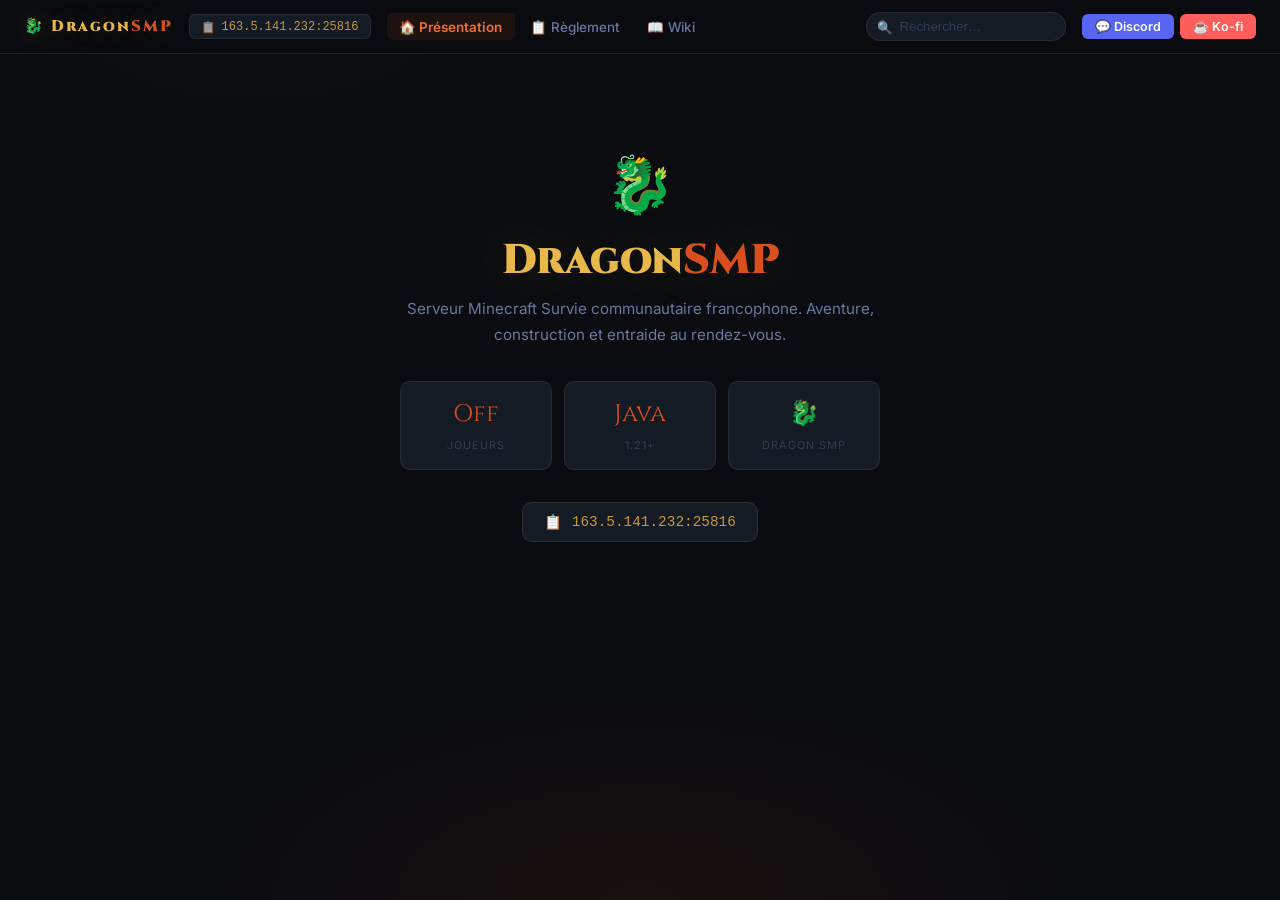
==== commit c748af48: "Update index.html" ====
--- a/index.html
+++ b/index.html
@@ -2,431 +2,429 @@
 <html lang="fr">
 <head>
 <meta charset="UTF-8">
-<meta name="viewport" content="width=device-width, initial-scale=1.0, viewport-fit=cover">
-<meta name="theme-color" content="#080a0d">
+<meta name="viewport" content="width=device-width, initial-scale=1.0">
 <title>Dragon SMP</title>
 <link rel="icon" href="data:image/svg+xml,<svg xmlns='http://www.w3.org/2000/svg' viewBox='0 0 100 100'><text y='.9em' font-size='90'>🐉</text></svg>">
 <link rel="preconnect" href="https://fonts.googleapis.com">
-<link href="https://fonts.googleapis.com/css2?family=Cinzel:wght@400;700;900&family=DM+Sans:ital,wght@0,300;0,400;0,500;0,600;1,400&display=swap" rel="stylesheet">
+<link href="https://fonts.googleapis.com/css2?family=Cinzel:wght@400;600;700;900&family=Inter:wght@300;400;500;600;700&display=swap" rel="stylesheet">
 <style>
-/* ═══════════════════════════════════════════════════════════
-   DRAGON SMP WIKI V4
-   ═══════════════════════════════════════════════════════════ */
+/* ════════════════════════════════════════════
+   DRAGON SMP — WIKI V5
+   Design épuré, professionnel, centré
+════════════════════════════════════════════ */
 :root {
   --fire:   #d94f1e;
   --ember:  #f07030;
-  --gold:   #d4a843;
-  --gold2:  #8a6820;
-  --bg0:    #080a0d;
-  --bg1:    #0d1017;
-  --bg2:    #131820;
-  --bg3:    #1a2030;
-  --bg4:    #222a3a;
-  --ln:     rgba(212,168,67,.12);
-  --ln2:    rgba(255,255,255,.07);
-  --txt:    #d0d8e8;
-  --txt2:   #7080a0;
-  --txt3:   #384060;
-  --ok:     #2ecc71;
-  --bad:    #e74c3c;
-  --H:      56px;
-  --SL:     240px;
-  --SR:     260px;
-  --R:      8px;
-}
-*,*::before,*::after{margin:0;padding:0;box-sizing:border-box}
-html{scroll-behavior:smooth;-webkit-text-size-adjust:100%}
-body{font-family:'DM Sans',sans-serif;background:var(--bg0);color:var(--txt);
-  min-height:100vh;overflow-x:hidden;-webkit-font-smoothing:antialiased}
-a{color:inherit;text-decoration:none}
-button{font-family:inherit;cursor:pointer}
-
-/* Grain + glow */
-body::before{content:'';position:fixed;inset:0;z-index:0;pointer-events:none;
-  background:radial-gradient(ellipse 70% 50% at 50% 100%,rgba(217,79,30,.09) 0%,transparent 65%)}
-
-/* ═══════════════════════════════════════════════════════════
-   HEADER
-   ═══════════════════════════════════════════════════════════ */
+  --gold:   #c8963c;
+  --gold-l: #e8b84b;
+  --bg:     #0a0c10;
+  --bg1:    #0f1318;
+  --bg2:    #151b24;
+  --bg3:    #1c2434;
+  --bg4:    #232d40;
+  --line:   rgba(200,150,60,.15);
+  --line2:  rgba(255,255,255,.07);
+  --txt:    #cdd8ea;
+  --txt2:   #6878a0;
+  --txt3:   #303d55;
+  --ok:     #27ae60;
+  --bad:    #c0392b;
+  --H:      54px;
+  --TOC:    230px;
+  --CMD:    270px;
+}
+
+*, *::before, *::after { margin:0; padding:0; box-sizing:border-box }
+html { scroll-behavior:smooth }
+body {
+  font-family:'Inter',sans-serif;
+  background:var(--bg);
+  color:var(--txt);
+  min-height:100vh;
+  -webkit-font-smoothing:antialiased;
+}
+a { color:inherit; text-decoration:none }
+button { font-family:inherit; cursor:pointer; border:none; background:none }
+
+/* Ambiance */
+body::after {
+  content:'';
+  position:fixed; inset:0; pointer-events:none; z-index:0;
+  background:
+    radial-gradient(ellipse 60% 40% at 50% 100%, rgba(217,79,30,.08) 0%, transparent 60%),
+    radial-gradient(ellipse 40% 30% at 20% 0%, rgba(200,150,60,.04) 0%, transparent 50%);
+}
+
+/* ════ HEADER ════ */
 .hdr {
-  position:fixed;top:0;left:0;right:0;z-index:800;
+  position:fixed; top:0; left:0; right:0; z-index:900;
   height:var(--H);
-  background:rgba(8,10,13,.96);
-  backdrop-filter:blur(16px);-webkit-backdrop-filter:blur(16px);
-  border-bottom:1px solid var(--ln);
-  display:flex;align-items:center;
-  padding:0 1rem;gap:.5rem;
-}
-
-/* Logo */
+  background:rgba(10,12,16,.97);
+  backdrop-filter:blur(20px);
+  border-bottom:1px solid var(--line);
+  display:flex; align-items:center;
+  padding:0 1.5rem; gap:1rem;
+}
+
 .logo {
-  font-family:'Cinzel',serif;font-weight:900;font-size:.95rem;
-  color:var(--gold);letter-spacing:2px;flex-shrink:0;
-  cursor:pointer;transition:opacity .2s;white-space:nowrap;
-  text-shadow:0 0 20px rgba(212,168,67,.25);
-}
-.logo:hover{opacity:.8}
-.logo em{color:var(--fire);font-style:normal}
+  font-family:'Cinzel',serif; font-weight:900; font-size:.95rem;
+  color:var(--gold-l); letter-spacing:2px; cursor:pointer;
+  flex-shrink:0; white-space:nowrap;
+  text-shadow:0 0 24px rgba(232,184,75,.25);
+  transition:opacity .2s;
+}
+.logo:hover { opacity:.8 }
+.logo em { color:var(--fire); font-style:normal }
 
 /* IP copiable */
-.hdr-ip {
-  display:flex;align-items:center;gap:.4rem;
-  background:var(--bg2);border:1px solid var(--ln2);
-  border-radius:6px;padding:.28rem .65rem;
-  font-family:'Courier New',monospace;font-size:.75rem;
-  color:var(--gold);cursor:pointer;flex-shrink:0;
-  transition:all .2s;position:relative;
-  -webkit-tap-highlight-color:transparent;
-}
-.hdr-ip:hover{border-color:rgba(212,168,67,.3);background:var(--bg3)}
-.hdr-ip .copy-icon{font-size:.7rem;color:var(--txt3)}
-.hdr-ip .copied-tip{
-  position:absolute;top:calc(100% + 6px);left:50%;transform:translateX(-50%);
-  background:var(--ok);color:#fff;font-size:.7rem;font-weight:700;
-  padding:.2rem .5rem;border-radius:4px;white-space:nowrap;
-  opacity:0;pointer-events:none;transition:opacity .2s;font-family:'DM Sans',sans-serif;
-}
-.hdr-ip.copied .copied-tip{opacity:1}
-
-/* Onglets nav */
-.hdr-nav{display:flex;align-items:center;gap:.1rem;flex:1;margin:0 .5rem;overflow-x:auto;
-  scrollbar-width:none;-ms-overflow-style:none}
-.hdr-nav::-webkit-scrollbar{display:none}
-.nav-tab {
-  background:none;border:none;color:var(--txt2);
-  font-size:.85rem;font-weight:500;padding:.35rem .75rem;
-  border-radius:6px;transition:all .2s;white-space:nowrap;
-  -webkit-tap-highlight-color:transparent;
-}
-.nav-tab:hover{color:var(--txt);background:rgba(255,255,255,.05)}
-.nav-tab.active{color:var(--ember);background:rgba(217,79,30,.1);font-weight:600}
+.ip-chip {
+  display:flex; align-items:center; gap:.4rem;
+  background:var(--bg2); border:1px solid var(--line2);
+  border-radius:6px; padding:.28rem .7rem;
+  font-family:'Courier New',monospace; font-size:.75rem;
+  color:var(--gold); cursor:pointer; flex-shrink:0;
+  transition:all .2s; position:relative;
+  user-select:none;
+}
+.ip-chip:hover { border-color:rgba(200,150,60,.35); background:var(--bg3) }
+.ip-chip .icon { font-size:.72rem; opacity:.6 }
+.ip-chip .tip {
+  position:absolute; top:calc(100% + 5px); left:50%;
+  transform:translateX(-50%);
+  background:var(--ok); color:#fff;
+  font-size:.68rem; font-weight:700; font-family:'Inter',sans-serif;
+  padding:.18rem .45rem; border-radius:4px; white-space:nowrap;
+  opacity:0; pointer-events:none; transition:opacity .2s;
+}
+.ip-chip.copied .tip { opacity:1 }
+
+/* Nav onglets */
+.hdr-nav {
+  display:flex; align-items:center; gap:.1rem;
+  flex:1; overflow-x:auto;
+  scrollbar-width:none;
+}
+.hdr-nav::-webkit-scrollbar { display:none }
+.tab {
+  color:var(--txt2); font-size:.84rem; font-weight:500;
+  padding:.32rem .8rem; border-radius:6px;
+  transition:all .2s; white-space:nowrap;
+}
+.tab:hover { color:var(--txt); background:rgba(255,255,255,.05) }
+.tab.active {
+  color:var(--ember); background:rgba(217,79,30,.1);
+  font-weight:600;
+}
+
+/* Recherche globale */
+.hdr-search { position:relative; flex-shrink:0 }
+.hdr-search input {
+  background:var(--bg2); border:1px solid var(--line2);
+  border-radius:20px; padding:.35rem 1rem .35rem 2rem;
+  color:var(--txt); font-size:.83rem; width:200px;
+  transition:all .2s; outline:none;
+}
+.hdr-search input:focus {
+  width:260px; border-color:rgba(217,79,30,.45);
+  background:var(--bg3); box-shadow:0 0 0 3px rgba(217,79,30,.07);
+}
+.hdr-search input::placeholder { color:var(--txt3) }
+.hdr-search .s-ico {
+  position:absolute; left:.65rem; top:50%; transform:translateY(-50%);
+  font-size:.78rem; color:var(--txt3); pointer-events:none;
+}
+.search-drop {
+  display:none; position:absolute; top:calc(100% + 6px);
+  right:0; width:320px; z-index:999;
+  background:var(--bg2); border:1px solid var(--line);
+  border-radius:10px; overflow:hidden;
+  box-shadow:0 16px 48px rgba(0,0,0,.5);
+}
+.search-drop.on { display:block }
+.sdrop-item {
+  display:flex; align-items:center; gap:.65rem;
+  padding:.65rem 1rem; cursor:pointer;
+  border-bottom:1px solid var(--line2); transition:background .15s;
+}
+.sdrop-item:last-child { border-bottom:none }
+.sdrop-item:hover { background:rgba(217,79,30,.07) }
+.sdrop-icon { font-size:.95rem; flex-shrink:0 }
+.sdrop-title { font-weight:600; font-size:.855rem }
+.sdrop-sub { font-size:.72rem; color:var(--txt3); margin-top:.05rem }
+.sdrop-empty { padding:.9rem 1rem; text-align:center; color:var(--txt3); font-size:.82rem }
 
 /* Liens externes */
-.hdr-ext{display:flex;gap:.4rem;flex-shrink:0}
-.btn-disc,.btn-kofi{
-  border:none;border-radius:6px;font-size:.78rem;font-weight:600;
-  padding:.32rem .75rem;display:flex;align-items:center;gap:.3rem;
-  transition:all .2s;white-space:nowrap;-webkit-tap-highlight-color:transparent;
-}
-.btn-disc{background:#5865f2;color:#fff}
-.btn-disc:hover{background:#4752c4}
-.btn-kofi{background:#ff5e5b;color:#fff}
-.btn-kofi:hover{background:#e54e4b}
-
-/* Burger */
-.burger{display:none;flex-direction:column;gap:5px;
-  background:none;border:none;color:var(--txt);padding:.4rem;flex-shrink:0}
-.burger span{display:block;width:20px;height:2px;background:currentColor;border-radius:2px;transition:all .3s}
-.burger.open span:nth-child(1){transform:translateY(7px) rotate(45deg)}
-.burger.open span:nth-child(2){opacity:0}
-.burger.open span:nth-child(3){transform:translateY(-7px) rotate(-45deg)}
-
-/* ═══════════════════════════════════════════════════════════
-   LAYOUT PRINCIPAL
-   ═══════════════════════════════════════════════════════════ */
+.hdr-ext { display:flex; gap:.4rem; flex-shrink:0 }
+.btn-disc {
+  background:#5865f2; color:#fff;
+  padding:.3rem .8rem; border-radius:6px;
+  font-size:.78rem; font-weight:600;
+  display:flex; align-items:center; gap:.3rem;
+  transition:all .2s;
+}
+.btn-disc:hover { background:#4752c4 }
+.btn-kofi {
+  background:#ff5e5b; color:#fff;
+  padding:.3rem .8rem; border-radius:6px;
+  font-size:.78rem; font-weight:600;
+  transition:all .2s;
+}
+.btn-kofi:hover { background:#e54e4b }
+
+/* ════ LAYOUT ════ */
 .app {
-  display:flex;padding-top:var(--H);min-height:100vh;
-  position:relative;z-index:1;
-}
-
-/* ═══════════════════════════════════════════════════════════
-   SIDEBAR GAUCHE — Table des matières / chapitres
-   ═══════════════════════════════════════════════════════════ */
-.sb-left {
-  width:var(--SL);min-width:var(--SL);flex-shrink:0;
-  background:var(--bg1);border-right:1px solid var(--ln2);
-  height:calc(100vh - var(--H));position:sticky;top:var(--H);
-  overflow-y:auto;padding:1.25rem 0 3rem;
-  scrollbar-width:thin;scrollbar-color:var(--ln2) transparent;
-  transition:transform .3s cubic-bezier(.4,0,.2,1);
-}
-.sb-left:not(.visible){display:none}
-
-.toc-title{
-  font-size:.65rem;font-weight:700;text-transform:uppercase;
-  letter-spacing:2px;color:var(--txt3);padding:.25rem .85rem .6rem;
-}
-.toc-cat{margin-bottom:.15rem}
-.toc-cat-head{
-  display:flex;align-items:center;justify-content:space-between;
-  padding:.45rem .85rem;cursor:pointer;
-  -webkit-tap-highlight-color:transparent;
-}
-.toc-cat-head:hover{background:rgba(255,255,255,.02)}
-.toc-cat-name{
-  font-size:.7rem;font-weight:700;text-transform:uppercase;
-  letter-spacing:1.5px;color:var(--txt3);
-  display:flex;align-items:center;gap:.4rem;
-}
-.toc-arrow{font-size:.55rem;color:var(--txt3);transition:transform .2s}
-.toc-cat.open .toc-arrow{transform:rotate(90deg)}
-.toc-chapters{display:none}
-.toc-cat.open .toc-chapters{display:block}
-
-.toc-link{
-  display:flex;align-items:baseline;gap:.45rem;
-  padding:.38rem .85rem .38rem 1.4rem;
-  cursor:pointer;color:var(--txt2);font-size:.82rem;
+  display:flex;
+  padding-top:var(--H);
+  min-height:100vh;
+  position:relative; z-index:1;
+}
+
+/* ════ SIDEBAR GAUCHE — TOC ════ */
+.toc-sidebar {
+  width:var(--TOC); flex-shrink:0;
+  background:var(--bg1);
+  border-right:1px solid var(--line2);
+  position:sticky; top:var(--H);
+  height:calc(100vh - var(--H));
+  overflow-y:auto; padding:1.25rem 0 3rem;
+  scrollbar-width:thin;
+  scrollbar-color:var(--line2) transparent;
+  transition:all .3s;
+}
+.toc-sidebar.hidden { display:none }
+
+.toc-head {
+  font-size:.63rem; font-weight:700; text-transform:uppercase;
+  letter-spacing:2px; color:var(--txt3);
+  padding:.2rem .9rem .8rem;
+}
+.toc-entry {
+  display:flex; align-items:baseline; gap:.4rem;
+  padding:.4rem .9rem .4rem 1.1rem;
+  cursor:pointer; font-size:.82rem; color:var(--txt2);
   border-left:2px solid transparent;
-  transition:all .15s;-webkit-tap-highlight-color:transparent;
-  line-height:1.35;
-}
-.toc-link:hover{color:var(--txt);background:rgba(255,255,255,.03)}
-.toc-link.active{color:var(--ember);border-left-color:var(--fire);
-  background:rgba(217,79,30,.07);font-weight:600}
-.toc-num{font-size:.68rem;color:var(--txt3);flex-shrink:0;font-family:'Courier New',monospace}
-
-/* ═══════════════════════════════════════════════════════════
-   CONTENU PRINCIPAL
-   ═══════════════════════════════════════════════════════════ */
-.main{flex:1;min-width:0;padding:2.5rem 2.5rem;max-width:820px}
-
-/* Pages */
-.page-view{animation:fadeUp .22s ease both;display:none}
-.page-view.active{display:block}
-@keyframes fadeUp{from{opacity:0;transform:translateY(7px)}to{opacity:1;transform:translateY(0)}}
-
-.page-head{margin-bottom:1.75rem;padding-bottom:1rem;border-bottom:1px solid var(--ln2)}
-.page-title{
-  font-family:'Cinzel',serif;font-size:1.65rem;font-weight:700;
-  color:var(--gold);text-shadow:0 0 25px rgba(212,168,67,.12);
-}
-.page-desc{color:var(--txt3);font-size:.85rem;margin-top:.4rem}
-
-/* Markdown */
-.wc h1{font-family:'Cinzel',serif;font-size:1.4rem;color:var(--gold);margin:2rem 0 .75rem;
-  scroll-margin-top:calc(var(--H) + 1.5rem)}
-.wc h2{font-family:'Cinzel',serif;font-size:1.1rem;color:var(--ember);
-  margin:2rem 0 .65rem;padding-left:.7rem;border-left:3px solid var(--fire);
-  scroll-margin-top:calc(var(--H) + 1.5rem)}
-.wc h3{font-size:.92rem;font-weight:700;color:var(--txt);margin:1.2rem 0 .35rem;
-  scroll-margin-top:calc(var(--H) + 1.5rem)}
-.wc p{color:var(--txt2);margin-bottom:.7rem;font-size:.9rem;line-height:1.8}
-.wc ul,.wc ol{padding-left:1.4rem;margin-bottom:.7rem}
-.wc li{color:var(--txt2);font-size:.9rem;margin-bottom:.28rem;line-height:1.65}
-.wc strong{color:var(--txt);font-weight:700}
-.wc em{color:var(--gold);font-style:italic}
-.wc a{color:var(--ember);text-decoration:underline;text-underline-offset:2px}
-.wc a:hover{color:var(--fire)}
-.wc code{background:var(--bg4);border:1px solid var(--ln2);border-radius:4px;
-  padding:.1rem .38rem;font-family:'Courier New',monospace;font-size:.83rem;color:var(--ember)}
-.wc pre{background:var(--bg2);border:1px solid var(--ln2);border-radius:var(--R);
-  padding:1rem 1.2rem;overflow-x:auto;margin:1rem 0}
-.wc pre code{background:none;border:none;padding:0;font-size:.84rem;color:var(--txt2);line-height:1.6}
-.wc blockquote{border-left:3px solid var(--gold2);background:rgba(212,168,67,.05);
-  padding:.8rem 1rem;border-radius:0 var(--R) var(--R) 0;margin:1rem 0}
-.wc blockquote p{margin:0;font-style:italic;color:var(--txt2)}
-.wc hr{border:none;border-top:1px solid var(--ln2);margin:1.5rem 0}
-.wc img{max-width:100%;border-radius:var(--R);border:1px solid var(--ln2);margin:.5rem 0}
-.wc table{width:100%;border-collapse:collapse;margin:1rem 0;font-size:.875rem}
-.wc th{padding:.48rem .8rem;background:var(--bg3);border:1px solid var(--ln2);
-  color:var(--ember);font-weight:700;text-align:left;font-size:.78rem;
-  text-transform:uppercase;letter-spacing:.5px}
-.wc td{padding:.48rem .8rem;border:1px solid var(--ln2);color:var(--txt2)}
-.wc tr:nth-child(even) td{background:rgba(255,255,255,.02)}
-.wc .tbl{overflow-x:auto;margin:1rem 0}
-
-/* ═══════════════════════════════════════════════════════════
-   SIDEBAR DROITE — Recherche commandes (page wiki seulement)
-   ═══════════════════════════════════════════════════════════ */
-.sb-right {
-  width:var(--SR);min-width:var(--SR);flex-shrink:0;
-  background:var(--bg1);border-left:1px solid var(--ln2);
-  height:calc(100vh - var(--H));position:sticky;top:var(--H);
-  overflow-y:auto;padding:1.25rem .85rem 3rem;
-  scrollbar-width:thin;scrollbar-color:var(--ln2) transparent;
-  display:none;
-}
-.sb-right.visible{display:block}
-
-.cmd-search-title{
-  font-size:.65rem;font-weight:700;text-transform:uppercase;
-  letter-spacing:2px;color:var(--txt3);margin-bottom:.65rem;
-}
-.cmd-search-wrap{position:relative;margin-bottom:.85rem}
-.cmd-search-wrap input{
-  width:100%;background:var(--bg3);border:1px solid var(--ln2);
-  border-radius:6px;padding:.5rem .75rem .5rem 2rem;
-  color:var(--txt);font-size:.85rem;
-  transition:all .2s;-webkit-appearance:none;font-size:16px;
-}
-.cmd-search-wrap input:focus{border-color:rgba(217,79,30,.5);background:var(--bg4);
-  box-shadow:0 0 0 3px rgba(217,79,30,.07)}
-.cmd-search-wrap input::placeholder{color:var(--txt3)}
-.cmd-search-ico{position:absolute;left:.6rem;top:50%;transform:translateY(-50%);
-  color:var(--txt3);font-size:.8rem;pointer-events:none}
-
-.cmd-results{display:flex;flex-direction:column;gap:.5rem}
-.cmd-card{
-  background:var(--bg2);border:1px solid var(--ln2);
-  border-radius:var(--R);padding:.7rem .85rem;
-  transition:border-color .15s;
-}
-.cmd-card:hover{border-color:rgba(217,79,30,.25)}
-.cmd-main{
-  font-family:'Courier New',monospace;font-size:.85rem;
-  color:var(--ember);font-weight:700;margin-bottom:.2rem;
-}
-.cmd-alt{font-size:.72rem;color:var(--txt3);margin-bottom:.2rem}
-.cmd-info{font-size:.78rem;color:var(--txt2);line-height:1.45}
-.cmd-empty{color:var(--txt3);font-size:.82rem;text-align:center;padding:1rem 0}
-
-/* ═══════════════════════════════════════════════════════════
-   PAGE PRÉSENTATION (hero)
-   ═══════════════════════════════════════════════════════════ */
-.hero{
-  text-align:center;padding:4rem 2rem 3rem;
-  max-width:700px;margin:0 auto;
-}
-.hero-icon{font-size:4rem;margin-bottom:1.25rem;display:block}
-.hero-title{
-  font-family:'Cinzel',serif;font-size:2.5rem;font-weight:900;
-  color:var(--gold);text-shadow:0 0 40px rgba(212,168,67,.25);
-  line-height:1.15;margin-bottom:.75rem;
-}
-.hero-title em{color:var(--fire);font-style:normal}
-.hero-sub{color:var(--txt2);font-size:1rem;line-height:1.7;margin-bottom:2rem;max-width:520px;margin-left:auto;margin-right:auto}
-.hero-btns{display:flex;gap:.75rem;justify-content:center;flex-wrap:wrap;margin-bottom:2.5rem}
-.hero-btn{
-  padding:.6rem 1.4rem;border-radius:8px;font-weight:700;font-size:.9rem;
-  border:none;transition:all .2s;display:flex;align-items:center;gap:.4rem;
-}
-.hero-btn-fire{background:var(--fire);color:#fff;box-shadow:0 4px 20px rgba(217,79,30,.3)}
-.hero-btn-fire:hover{background:#bf4118;transform:translateY(-2px)}
-.hero-btn-ghost{background:transparent;color:var(--txt2);border:1px solid var(--ln2)}
-.hero-btn-ghost:hover{background:var(--bg3);color:var(--txt)}
-
-/* Cartes stats */
-.hero-stats{display:grid;grid-template-columns:repeat(3,1fr);gap:.75rem;margin-bottom:2rem}
-.stat-c{background:var(--bg2);border:1px solid var(--ln2);border-radius:var(--R);padding:1rem;text-align:center}
-.stat-n{font-family:'Cinzel',serif;font-size:1.5rem;color:var(--fire)}
-.stat-l{font-size:.72rem;color:var(--txt3);text-transform:uppercase;letter-spacing:1px;margin-top:.15rem}
-
-/* IP hero */
-.hero-ip{
-  display:inline-flex;align-items:center;gap:.6rem;
-  background:var(--bg2);border:1px solid var(--ln);
-  border-radius:8px;padding:.6rem 1.2rem;
-  font-family:'Courier New',monospace;font-size:.9rem;color:var(--gold);
-  cursor:pointer;transition:all .2s;position:relative;
-}
-.hero-ip:hover{background:var(--bg3);border-color:rgba(212,168,67,.3)}
-.hero-ip .tip{
-  position:absolute;bottom:calc(100% + 6px);left:50%;transform:translateX(-50%);
-  background:var(--ok);color:#fff;font-size:.7rem;font-weight:700;font-family:'DM Sans',sans-serif;
-  padding:.2rem .5rem;border-radius:4px;white-space:nowrap;
-  opacity:0;pointer-events:none;transition:opacity .2s;
-}
-.hero-ip.copied .tip{opacity:1}
-
-/* ═══════════════════════════════════════════════════════════
-   OVERLAY MOBILE
-   ═══════════════════════════════════════════════════════════ */
-.overlay{display:none;position:fixed;inset:0;z-index:700;background:rgba(0,0,0,.8)}
-.overlay.on{display:block}
-
-/* ═══════════════════════════════════════════════════════════
-   FOOTER
-   ═══════════════════════════════════════════════════════════ */
-.footer{
-  text-align:center;padding:1.25rem 1rem;color:var(--txt3);font-size:.76rem;
-  border-top:1px solid var(--ln2);position:relative;z-index:1;line-height:1.8;
-}
-.footer a{color:var(--txt3);transition:color .15s}
-.footer a:hover{color:var(--ember)}
-
-/* ═══════════════════════════════════════════════════════════
-   TOAST
-   ═══════════════════════════════════════════════════════════ */
-#toast{
-  position:fixed;bottom:1.5rem;right:1.5rem;z-index:9999;
-  padding:.65rem 1.1rem;border-radius:var(--R);
-  background:var(--bg3);border:1px solid var(--ln2);
-  font-size:.83rem;font-weight:500;
+  transition:all .15s; line-height:1.35;
+}
+.toc-entry:hover { color:var(--txt); background:rgba(255,255,255,.03) }
+.toc-entry.h3 { padding-left:1.7rem; font-size:.78rem }
+.toc-entry.active {
+  color:var(--ember); border-left-color:var(--fire);
+  background:rgba(217,79,30,.07); font-weight:600;
+}
+.toc-num { font-size:.66rem; color:var(--txt3); font-family:'Courier New',monospace; flex-shrink:0 }
+
+/* ════ MAIN ════ */
+.main {
+  flex:1; min-width:0;
+  padding:2.5rem 3rem;
+}
+
+/* Page */
+.page { display:none; animation:fadeUp .22s ease }
+.page.active { display:block }
+@keyframes fadeUp {
+  from { opacity:0; transform:translateY(8px) }
+  to   { opacity:1; transform:translateY(0) }
+}
+
+.page-head {
+  margin-bottom:2rem;
+  padding-bottom:1.1rem;
+  border-bottom:1px solid var(--line2);
+}
+.page-title {
+  font-family:'Cinzel',serif; font-size:1.75rem; font-weight:700;
+  color:var(--gold-l); line-height:1.15;
+}
+.page-desc { color:var(--txt3); font-size:.855rem; margin-top:.4rem }
+
+/* Contenu wiki */
+.wc { line-height:1.8 }
+.wc h2 {
+  font-family:'Cinzel',serif; font-size:1.1rem; color:var(--ember);
+  margin:2.25rem 0 .8rem;
+  padding-left:.75rem; border-left:3px solid var(--fire);
+  scroll-margin-top:calc(var(--H) + 1.5rem);
+}
+.wc h3 {
+  font-size:.95rem; font-weight:700; color:var(--txt);
+  margin:1.4rem 0 .4rem;
+  scroll-margin-top:calc(var(--H) + 1.5rem);
+}
+.wc p { color:var(--txt2); margin-bottom:.75rem; font-size:.9rem }
+.wc ul, .wc ol { padding-left:1.5rem; margin-bottom:.75rem }
+.wc li { color:var(--txt2); font-size:.9rem; margin-bottom:.28rem }
+.wc strong { color:var(--txt); font-weight:700 }
+.wc em { color:var(--gold); font-style:italic }
+.wc a { color:var(--ember); text-decoration:underline; text-underline-offset:2px }
+.wc a:hover { color:var(--fire) }
+.wc code {
+  background:var(--bg4); border:1px solid var(--line2);
+  border-radius:4px; padding:.08rem .38rem;
+  font-family:'Courier New',monospace; font-size:.83rem; color:var(--ember);
+}
+.wc pre {
+  background:var(--bg2); border:1px solid var(--line2);
+  border-radius:8px; padding:1rem 1.2rem;
+  overflow-x:auto; margin:1rem 0;
+}
+.wc pre code { background:none; border:none; padding:0; font-size:.84rem; color:var(--txt2) }
+.wc blockquote {
+  border-left:3px solid var(--gold);
+  background:rgba(200,150,60,.05);
+  padding:.8rem 1rem; border-radius:0 8px 8px 0; margin:1rem 0;
+}
+.wc blockquote p { margin:0; font-style:italic }
+.wc hr { border:none; border-top:1px solid var(--line2); margin:1.75rem 0 }
+.wc img { max-width:100%; border-radius:8px; border:1px solid var(--line2); margin:.5rem 0 }
+.wc table { width:100%; border-collapse:collapse; margin:1rem 0; font-size:.875rem }
+.wc th {
+  padding:.5rem .85rem; background:var(--bg3);
+  border:1px solid var(--line2); color:var(--ember);
+  font-weight:700; text-align:left; font-size:.78rem;
+  text-transform:uppercase; letter-spacing:.4px;
+}
+.wc td { padding:.5rem .85rem; border:1px solid var(--line2); color:var(--txt2) }
+.wc tr:nth-child(even) td { background:rgba(255,255,255,.02) }
+.tbl-wrap { overflow-x:auto; margin:1rem 0 }
+
+/* ════ SIDEBAR DROITE — Commandes ════ */
+.cmd-sidebar {
+  width:var(--CMD); flex-shrink:0;
+  background:var(--bg1);
+  border-left:1px solid var(--line2);
+  position:sticky; top:var(--H);
+  height:calc(100vh - var(--H));
+  overflow-y:auto; padding:1.25rem .9rem 3rem;
+  scrollbar-width:thin;
+  scrollbar-color:var(--line2) transparent;
+}
+.cmd-sidebar.hidden { display:none }
+
+.cmd-head { font-size:.63rem; font-weight:700; text-transform:uppercase;
+  letter-spacing:2px; color:var(--txt3); margin-bottom:.75rem }
+.cmd-input-wrap { position:relative; margin-bottom:.85rem }
+.cmd-input-wrap input {
+  width:100%; background:var(--bg3); border:1px solid var(--line2);
+  border-radius:8px; padding:.5rem .75rem .5rem 2.1rem;
+  color:var(--txt); font-size:.84rem; outline:none;
+  transition:all .2s;
+}
+.cmd-input-wrap input:focus {
+  border-color:rgba(217,79,30,.5); background:var(--bg4);
+  box-shadow:0 0 0 3px rgba(217,79,30,.07);
+}
+.cmd-input-wrap input::placeholder { color:var(--txt3) }
+.cmd-input-wrap .ico {
+  position:absolute; left:.65rem; top:50%; transform:translateY(-50%);
+  font-size:.8rem; color:var(--txt3); pointer-events:none;
+}
+.cmd-list { display:flex; flex-direction:column; gap:.5rem }
+.cmd-card {
+  background:var(--bg2); border:1px solid var(--line2);
+  border-radius:8px; padding:.7rem .85rem; transition:border-color .15s;
+}
+.cmd-card:hover { border-color:rgba(217,79,30,.3) }
+.cmd-name {
+  font-family:'Courier New',monospace; font-size:.85rem;
+  color:var(--ember); font-weight:700; margin-bottom:.18rem;
+}
+.cmd-alts { font-size:.72rem; color:var(--txt3); margin-bottom:.18rem }
+.cmd-desc { font-size:.78rem; color:var(--txt2); line-height:1.45 }
+.cmd-empty { color:var(--txt3); font-size:.82rem; text-align:center; padding:1.5rem 0 }
+
+/* ════ PAGE PRÉSENTATION ════ */
+.hero {
+  display:flex; flex-direction:column; align-items:center;
+  text-align:center; padding:3.5rem 2rem 3rem;
+  max-width:680px; margin:0 auto;
+}
+.hero-icon { font-size:3.5rem; margin-bottom:1.25rem }
+.hero-title {
+  font-family:'Cinzel',serif; font-size:2.6rem; font-weight:900;
+  color:var(--gold-l); line-height:1.1; margin-bottom:.75rem;
+  text-shadow:0 0 50px rgba(232,184,75,.2);
+}
+.hero-title em { color:var(--fire); font-style:normal }
+.hero-sub {
+  color:var(--txt2); font-size:.95rem; line-height:1.75;
+  margin-bottom:2rem; max-width:500px;
+}
+.hero-stats {
+  display:grid; grid-template-columns:repeat(3,1fr);
+  gap:.75rem; width:100%; max-width:480px; margin-bottom:2rem;
+}
+.hstat {
+  background:var(--bg2); border:1px solid var(--line2);
+  border-radius:10px; padding:1rem .75rem; text-align:center;
+}
+.hstat-n {
+  font-family:'Cinzel',serif; font-size:1.5rem; color:var(--fire);
+  display:block; margin-bottom:.2rem;
+}
+.hstat-l { font-size:.68rem; text-transform:uppercase; letter-spacing:1px; color:var(--txt3) }
+.hero-ip {
+  display:flex; align-items:center; gap:.6rem;
+  background:var(--bg2); border:1px solid var(--line);
+  border-radius:10px; padding:.65rem 1.3rem;
+  font-family:'Courier New',monospace; font-size:.9rem; color:var(--gold);
+  cursor:pointer; transition:all .2s; position:relative; user-select:none;
+}
+.hero-ip:hover { background:var(--bg3); border-color:rgba(200,150,60,.35) }
+.hero-ip .tip {
+  position:absolute; bottom:calc(100% + 5px); left:50%; transform:translateX(-50%);
+  background:var(--ok); color:#fff;
+  font-size:.68rem; font-weight:700; font-family:'Inter',sans-serif;
+  padding:.18rem .45rem; border-radius:4px; white-space:nowrap;
+  opacity:0; pointer-events:none; transition:opacity .2s;
+}
+.hero-ip.copied .tip { opacity:1 }
+
+/* ════ TOAST ════ */
+#toast {
+  position:fixed; bottom:1.5rem; right:1.5rem; z-index:9999;
+  padding:.65rem 1.15rem; border-radius:8px;
+  background:var(--bg3); border:1px solid var(--line2);
+  font-size:.83rem; font-weight:500;
   box-shadow:0 8px 30px rgba(0,0,0,.4);
-  transform:translateY(60px);opacity:0;
-  transition:all .3s cubic-bezier(.34,1.56,.64,1);pointer-events:none;
-}
-#toast.on{transform:translateY(0);opacity:1}
-#toast.ok{border-color:rgba(46,204,113,.4);color:var(--ok)}
-#toast.err{border-color:rgba(231,76,60,.4);color:var(--bad)}
-#toast.info{border-color:rgba(212,168,67,.4);color:var(--gold)}
-
-/* ═══════════════════════════════════════════════════════════
-   RESPONSIVE
-   ═══════════════════════════════════════════════════════════ */
-@media(max-width:1100px){
-  :root{--SR:220px}
-}
-@media(max-width:900px){
-  .sb-right{display:none!important}
-  .main{max-width:none}
-}
-@media(max-width:768px){
-  .burger{display:flex!important}
-  .btn-kofi{display:none}
-  .hdr-nav{display:none!important}
-
-  /* Sidebar gauche : toujours en tiroir sur mobile,
-     cachée par défaut via transform (pas display:none),
-     ce qui permet la transition CSS */
-  .sb-left{
-    display:block!important;           /* toujours dans le DOM */
-    position:fixed;
-    top:var(--H);left:0;bottom:0;
-    z-index:750;
-    width:var(--SL);
-    height:calc(100vh - var(--H));
-    transform:translateX(-100%);       /* caché par défaut */
-    box-shadow:4px 0 24px rgba(0,0,0,.5);
-    transition:transform .3s cubic-bezier(.4,0,.2,1);
-  }
-  .sb-left.open{
-    transform:translateX(0);           /* visible quand .open */
-  }
-
-  .main{padding:1.25rem 1rem 3rem}
-  .page-title{font-size:1.35rem}
-  .hero-title{font-size:1.8rem}
-  .hero-stats{grid-template-columns:repeat(3,1fr)}
-
-  /* Hero plus compact */
-  .hero{padding:2rem 1rem 2rem}
-  .hero-icon{font-size:3rem}
-}
-@media(min-width:769px){.burger{display:none!important}}
-@media(max-width:420px){
-  .hero-stats{grid-template-columns:1fr 1fr}
-  .hdr-ip .ip-text{display:none}
-  .hero-title{font-size:1.5rem}
-}
-
-::-webkit-scrollbar{width:5px;height:5px}
-::-webkit-scrollbar-track{background:transparent}
-::-webkit-scrollbar-thumb{background:rgba(217,79,30,.2);border-radius:3px}
-::-webkit-scrollbar-thumb:hover{background:rgba(217,79,30,.4)}
+  transform:translateY(60px); opacity:0;
+  transition:all .3s cubic-bezier(.34,1.56,.64,1);
+  pointer-events:none;
+}
+#toast.on { transform:translateY(0); opacity:1 }
+#toast.ok  { border-color:rgba(39,174,96,.4); color:var(--ok) }
+#toast.err { border-color:rgba(192,57,43,.4); color:var(--bad) }
+#toast.info{ border-color:rgba(200,150,60,.4); color:var(--gold) }
+
+/* Scrollbar */
+::-webkit-scrollbar { width:5px; height:5px }
+::-webkit-scrollbar-track { background:transparent }
+::-webkit-scrollbar-thumb { background:rgba(217,79,30,.2); border-radius:3px }
+::-webkit-scrollbar-thumb:hover { background:rgba(217,79,30,.4) }
 </style>
 </head>
 <body>
 
-<!-- ══════════════════ HEADER ══════════════════ -->
+<!-- ═══ HEADER ═══ -->
 <header class="hdr">
-  <button class="burger" id="burger"><span></span><span></span><span></span></button>
-
-  <div class="logo" onclick="showPresentation()">🐉 Dragon<em>SMP</em></div>
-
-  <div class="hdr-ip" id="hdr-ip" onclick="copyIP(this)">
-    <span class="copy-icon">📋</span>
-    <span class="ip-text" id="hdr-ip-txt">chargement...</span>
-    <span class="copied-tip">Copié !</span>
+  <div class="logo" onclick="goPage('presentation')">🐉 Dragon<em>SMP</em></div>
+
+  <div class="ip-chip" id="hdr-ip" onclick="copyIP(this)">
+    <span class="icon">📋</span>
+    <span id="hdr-ip-txt">163.5.141.232:25816</span>
+    <span class="tip">Copié !</span>
   </div>
 
   <nav class="hdr-nav" id="hdr-nav">
-    <button class="nav-tab active" data-page="presentation" onclick="showPresentation()">🏠 Présentation</button>
-    <button class="nav-tab" data-page="reglement" onclick="navTo('reglement')">📋 Règlement</button>
-    <button class="nav-tab" data-page="wiki" onclick="navTo('wiki')">📖 Wiki</button>
-    <!-- Pages custom injectées ici -->
+    <!-- injecté dynamiquement -->
   </nav>
+
+  <!-- Recherche globale -->
+  <div class="hdr-search">
+    <span class="s-ico">🔍</span>
+    <input type="search" id="gsearch" placeholder="Rechercher…" autocomplete="off">
+    <div class="search-drop" id="gsearch-drop"></div>
+  </div>
 
   <div class="hdr-ext">
     <a class="btn-disc" href="https://discord.gg/A7wpe2Yr6S" target="_blank">💬 Discord</a>
@@ -434,497 +432,592 @@
   </div>
 </header>
 
-<div class="overlay" id="overlay"></div>
-
-<!-- ══════════════════ APP ══════════════════ -->
+<!-- ═══ APP ═══ -->
 <div class="app" id="app">
 
-  <!-- SIDEBAR GAUCHE -->
-  <aside class="sb-left" id="sb-left">
-    <div id="toc-content">
-      <div style="padding:.5rem .85rem;color:var(--txt3);font-size:.8rem">Chargement…</div>
-    </div>
+  <!-- TOC sidebar gauche -->
+  <aside class="toc-sidebar hidden" id="toc-sidebar">
+    <div class="toc-head">Sur cette page</div>
+    <div id="toc-links"></div>
   </aside>
 
-  <!-- MAIN -->
-  <main class="main" id="main-content">
-
-    <!-- PAGE PRÉSENTATION -->
-    <div class="page-view active" id="page-presentation">
+  <!-- Contenu principal -->
+  <main class="main" id="main">
+
+    <!-- Présentation -->
+    <div class="page active" id="page-presentation">
       <div class="hero">
-        <span class="hero-icon">🐉</span>
+        <div class="hero-icon">🐉</div>
         <h1 class="hero-title">Dragon<em>SMP</em></h1>
-        <p class="hero-sub" id="hero-desc">Serveur Minecraft Survie communautaire francophone. Aventure, construction et entraide au rendez-vous.</p>
-
-        <div class="hero-btns">
-          <button class="hero-btn hero-btn-fire" onclick="navTo('wiki')">📖 Explorer le Wiki</button>
-          <a class="hero-btn hero-btn-ghost" href="https://discord.gg/A7wpe2Yr6S" target="_blank">💬 Discord</a>
+        <p class="hero-sub" id="hero-sub">Serveur Minecraft Survie communautaire francophone. Aventure, construction et entraide au rendez-vous.</p>
+        <div class="hero-stats">
+          <div class="hstat">
+            <span class="hstat-n" id="mc-online">—</span>
+            <span class="hstat-l">Joueurs</span>
+          </div>
+          <div class="hstat">
+            <span class="hstat-n">Java</span>
+            <span class="hstat-l">1.21+</span>
+          </div>
+          <div class="hstat">
+            <span class="hstat-n">🐉</span>
+            <span class="hstat-l">Dragon SMP</span>
+          </div>
         </div>
-
-        <div class="hero-stats" id="hero-stats">
-          <div class="stat-c"><div class="stat-n" id="mc-players">—</div><div class="stat-l">Joueurs en ligne</div></div>
-          <div class="stat-c"><div class="stat-n">Java</div><div class="stat-l">Version 1.21+</div></div>
-          <div class="stat-c"><div class="stat-n">🐉</div><div class="stat-l">Dragon SMP</div></div>
-        </div>
-
         <div class="hero-ip" id="hero-ip" onclick="copyIP(this)">
-          📋 <span id="hero-ip-txt">chargement...</span>
+          📋 <span id="hero-ip-txt">163.5.141.232:25816</span>
           <span class="tip">Copié !</span>
         </div>
       </div>
     </div>
 
-    <!-- PAGES WIKI (injectées dynamiquement) -->
+    <!-- Pages dynamiques injectées ici -->
     <div id="dynamic-pages"></div>
 
   </main>
 
-  <!-- SIDEBAR DROITE — Commandes -->
-  <aside class="sb-right" id="sb-right">
-    <div class="cmd-search-title">🔍 Recherche commandes</div>
-    <div class="cmd-search-wrap">
-      <span class="cmd-search-ico">⌨️</span>
-      <input type="search" id="cmd-input" placeholder="Ex: home, argent..." autocomplete="off">
+  <!-- Commandes sidebar droite -->
+  <aside class="cmd-sidebar hidden" id="cmd-sidebar">
+    <div class="cmd-head">⌨️ Commandes</div>
+    <div class="cmd-input-wrap">
+      <span class="ico">🔍</span>
+      <input type="search" id="cmd-q" placeholder="Ex: home, argent…" autocomplete="off">
     </div>
-    <div class="cmd-results" id="cmd-results">
-      <div class="cmd-empty">Tape une commande ou un mot-clé…</div>
+    <div class="cmd-list" id="cmd-list">
+      <div class="cmd-empty">Tape un mot-clé…</div>
     </div>
   </aside>
 
 </div>
 
-<!-- FOOTER -->
-<footer class="footer">
-  🐉 Dragon SMP &nbsp;·&nbsp;
-  <a href="https://discord.gg/A7wpe2Yr6S" target="_blank">Discord</a> &nbsp;·&nbsp;
-  <a href="https://ko-fi.com/dragonsmpv2" target="_blank">Ko-fi</a>
-</footer>
-
 <div id="toast"></div>
 
-<!-- ══════════════════ SCRIPT ══════════════════ -->
 <script>
 'use strict';
 
-/* ── Defaults ─────────────────────────────────────────────── */
+/* ─── Données par défaut ────────────────────────────────── */
 const DEFAULTS = {
-  settings:{
-    mcHost:'163.5.141.232',mcPort:25816,
-    mcIp:'connect.axohosts.fr:25883',
-    maintenance:false,maintMsg:'Serveur en maintenance.',
-    heroDesc:'Serveur Minecraft Survie communautaire francophone. Aventure, construction et entraide au rendez-vous.'
+  settings: {
+    mcHost: '163.5.141.232', mcPort: 25816,
+    mcIp: '163.5.141.232:25816',
+    maintenance: false,
+    heroSub: 'Serveur Minecraft Survie communautaire francophone. Aventure, construction et entraide au rendez-vous.'
   },
-  pages:[
-    {id:'reglement',title:'Règlement',icon:'📋',isCore:true,
-     showToc:true,showCmdSearch:false,
-     desc:'Les règles à respecter sur le serveur',
-     toc:[{id:'general',name:'Général',chapters:[]}],
-     content:`## Règlement du Dragon SMP\n\nLe respect de ces règles est **obligatoire** pour tous les joueurs.\n\n## Règles générales\n\n**1. Respect mutuel** — Aucune insulte, discrimination ou harcèlement.\n\n**2. Anti-triche** — Hacks, cheats et exploits sont interdits.\n\n**3. Anti-grief** — Ne détruis pas les constructions des autres sans accord.\n\n**4. PvP fair-play** — Uniquement avec accord mutuel, sauf zones PvP dédiées.\n\n**5. Respect du staff** — Les décisions de l'équipe sont finales.\n\n## Sanctions\n\n| Infraction | Sanction |\n|---|---|\n| 1er avertissement | Warn |\n| 2ème | Kick |\n| 3ème | Ban temporaire |\n| Grave | Ban définitif |`
+  pages: [
+    {
+      id: 'presentation', title: 'Présentation', icon: '🏠',
+      isSpecial: true, // page hero, pas de contenu markdown
+      showToc: false, showCmds: false
     },
-    {id:'wiki',title:'Wiki',icon:'📖',isCore:true,
-     showToc:true,showCmdSearch:true,
-     desc:'Documentation complète du serveur',
-     toc:[
-       {id:'debutant',name:'Débutant',chapters:[]},
-       {id:'avance',name:'Avancé',chapters:[]}
-     ],
-     content:`## Bienvenue sur le Wiki\n\nCe wiki contient toute la documentation du **Dragon SMP**.\n\n## Premiers pas\n\n### Se connecter\n\nIP : \`connect.axohosts.fr:25883\` — Java 1.21+\n\n### Commandes de base\n\nUtilise la barre de recherche à droite pour trouver une commande rapidement.\n\n## Économie\n\nLa monnaie du serveur s'appelle les **Écailles**. Gagne-en en vendant des ressources au spawn shop ou en participant aux events.\n\n## Protection\n\nProtège ta base avec le système de claim intégré. Tape \`/claim\` pour protéger la chunk sur laquelle tu te trouves.`
+    {
+      id: 'reglement', title: 'Règlement', icon: '📋',
+      showToc: true, showCmds: false,
+      desc: 'Les règles à respecter sur le serveur Dragon SMP.',
+      content: `## Introduction
+
+Bienvenue sur le **Dragon SMP**. Ce règlement s'applique à tous les joueurs sans exception. Le non-respect de ces règles entraîne des sanctions pouvant aller jusqu'au ban définitif.
+
+## Comportement
+
+### Respect mutuel
+
+Le respect est la base de toute communauté. Aucune insulte, moquerie, discrimination ou harcèlement ne sera toléré, que ce soit en jeu, sur Discord ou sur ce wiki.
+
+### Spam et publicité
+
+Le spam de messages répétitifs et la publicité pour d'autres serveurs sont interdits dans tous nos espaces de communication.
+
+## Jeu équitable
+
+### Anti-triche
+
+L'utilisation de clients modifiés, hacks, macros automatiques ou tout exploit de bug est strictement interdite. En cas de doute, demandez à un membre du staff.
+
+### Anti-grief
+
+Détruire, modifier ou voler dans les constructions d'autres joueurs sans leur accord explicite est interdit. Cela inclut les fermes, maisons et infrastructures publiques.
+
+### PvP
+
+Le PvP est autorisé uniquement dans les zones dédiées ou avec accord mutuel des deux joueurs. Le kill stealing et le spawn killing sont interdits.
+
+## Staff
+
+### Décisions
+
+Les décisions du staff sont finales. Si vous pensez qu'une décision est injuste, ouvrez un ticket sur Discord — ne discutez pas en jeu.
+
+### Sanctions
+
+| Infraction | 1ère fois | 2ème fois | 3ème fois |
+|---|---|---|---|
+| Insulte | Warn | Mute 24h | Ban 7j |
+| Grief mineur | Warn + réparation | Ban 7j | Ban définitif |
+| Triche | Ban 30j | Ban définitif | — |
+| Grief majeur | Ban définitif | — | — |`
+    },
+    {
+      id: 'wiki', title: 'Wiki', icon: '📖',
+      showToc: true, showCmds: true,
+      desc: 'Documentation complète du serveur Dragon SMP.',
+      content: `## Premiers pas
+
+Bienvenue dans le Wiki du **Dragon SMP** ! Cette documentation couvre tout ce que tu as besoin de savoir pour profiter pleinement du serveur.
+
+### Rejoindre le serveur
+
+**IP :** \`163.5.141.232:25816\`
+**Version :** Java Edition 1.21+
+
+Lance Minecraft, clique sur **Multijoueur** → **Ajouter un serveur**, entre l'IP et connecte-toi !
+
+### Premiers gestes
+
+Une fois connecté, tu te retrouves au **spawn**. Avant tout :
+
+- Lis le règlement (/rules)
+- Définis ton home avec \`/sethome\`
+- Utilise \`/rtp\` pour te téléporter dans la nature
+
+## Économie
+
+### Monnaie
+
+La monnaie du serveur s'appelle les **Écailles** 🐉. Tu peux en gagner de plusieurs façons :
+
+- Vendre des ressources au **Shop spawn** (\`/warp shop\`)
+- Participer aux **events** organisés par le staff
+- Commercer avec les autres joueurs
+
+### Commandes économie
+
+Utilise la barre de recherche à droite pour trouver rapidement les commandes. Par exemple, cherche **"argent"** pour voir toutes les commandes liées à l'économie.
+
+## Protection
+
+### Claim de terrain
+
+Protège ton terrain avec le système de claim intégré. La commande \`/claim\` protège la chunk sur laquelle tu te trouves. Les chunks protégées apparaissent en jaune avec \`/claim map\`.
+
+### Trusts
+
+Tu peux autoriser un ami à accéder à ton claim avec \`/trust [joueur]\`. Pour retirer l'accès, utilise \`/untrust [joueur]\`.
+
+## Mondes
+
+### Monde principal
+
+Le monde principal (**Overworld**) est le cœur du serveur. La map est disponible sur notre site.
+
+### Monde ressources
+
+Un monde **ressources** est disponible pour miner sans abîmer le monde principal. Il est réinitialisé tous les mois. Accède-y avec \`/warp ressources\`.
+
+### Nether & End
+
+Le **Nether** et l'**End** sont accessibles normalement. Les portails sont au spawn.`
     }
   ],
-  commands:[
-    {id:'cmd1',cmd:'/home',alts:'/retour, /spawn perso',desc:'Retourne à ton point de home défini.',keywords:'home retour base'},
-    {id:'cmd2',cmd:'/sethome',alts:'/home set',desc:'Définit ton point de retour à ta position actuelle.',keywords:'sethome définir set home base'},
-    {id:'cmd3',cmd:'/tpa [joueur]',alts:'/tp demande',desc:'Envoie une demande de téléportation à un joueur.',keywords:'tpa tp téléportation joueur'},
-    {id:'cmd4',cmd:'/money',alts:'/balance, /bal',desc:'Affiche ton solde en Écailles.',keywords:'money argent solde balance économie'},
-    {id:'cmd5',cmd:'/pay [joueur] [montant]',alts:'/donner argent',desc:'Envoie des Écailles à un autre joueur.',keywords:'pay payer argent donner transfert'},
-    {id:'cmd6',cmd:'/claim',alts:'/protéger chunk',desc:'Protège la chunk sur laquelle tu te trouves.',keywords:'claim protéger chunk protection base griéf'}
+  commands: [
+    { id:'c1', cmd:'/home', alts:'/h', desc:'Retourne à ton point de home.', kw:'home,retour,base,tp maison,téléportation' },
+    { id:'c2', cmd:'/sethome', alts:'/sh, /set home', desc:'Définit ton home à ta position actuelle.', kw:'sethome,set home,définir home,poser home,créer home' },
+    { id:'c3', cmd:'/delhome', alts:'/deletehome', desc:'Supprime ton home.', kw:'delhome,supprimer home,effacer home' },
+    { id:'c4', cmd:'/spawn', alts:'/s', desc:"Retourne au spawn du serveur.", kw:'spawn,retour spawn,point de départ' },
+    { id:'c5', cmd:'/rtp', alts:'/randomtp', desc:'Téléportation aléatoire dans la nature.', kw:'rtp,random tp,téléportation aléatoire,se perdre,explorer' },
+    { id:'c6', cmd:'/tpa [joueur]', alts:'/tp demande', desc:'Envoie une demande de TP à un joueur.', kw:'tpa,tp joueur,téléportation,rejoindre ami' },
+    { id:'c7', cmd:'/tpaccept', alts:'/tpyes', desc:'Accepte une demande de TP.', kw:'tpaccept,accepter tp,oui tp' },
+    { id:'c8', cmd:'/tpdeny', alts:'/tpno', desc:'Refuse une demande de TP.', kw:'tpdeny,refuser tp,non tp' },
+    { id:'c9', cmd:'/money', alts:'/balance, /bal, /solde', desc:'Affiche ton solde en Écailles.', kw:'money,argent,solde,balance,écailles,combien,richesse' },
+    { id:'c10', cmd:'/pay [joueur] [montant]', alts:'/donner argent', desc:'Envoie des Écailles à un joueur.', kw:'pay,payer,donner argent,transfert,envoyer argent,écailles' },
+    { id:'c11', cmd:'/baltop', alts:'/richlist', desc:'Classement des joueurs les plus riches.', kw:'baltop,classement argent,top richesse,les plus riches' },
+    { id:'c12', cmd:'/claim', alts:'/protéger', desc:'Protège la chunk sur laquelle tu te trouves.', kw:'claim,protéger,protection,terrain,chunk,grief' },
+    { id:'c13', cmd:'/unclaim', alts:'/déclaim', desc:'Retire la protection de ta chunk.', kw:'unclaim,déprotéger,enlever protection,claim' },
+    { id:'c14', cmd:'/trust [joueur]', alts:'/autoriser', desc:'Autorise un joueur à accéder à ton claim.', kw:'trust,autoriser,accès,ami claim,partager terrain' },
+    { id:'c15', cmd:'/untrust [joueur]', alts:'/révoquer', desc:"Retire l'accès d'un joueur à ton claim.", kw:'untrust,révoquer,enlever accès,virer claim' },
+    { id:'c16', cmd:'/warp [nom]', alts:'/tp warp', desc:'Téléportation vers un warp public.', kw:'warp,téléportation,lieu,destination,shop,ressources' },
+    { id:'c17', cmd:'/warplist', alts:'/warps', desc:'Liste tous les warps disponibles.', kw:'warplist,liste warps,destinations disponibles' },
+    { id:'c18', cmd:'/msg [joueur] [message]', alts:'/tell, /m', desc:'Envoie un message privé à un joueur.', kw:'msg,message privé,mp,tell,parler,chuchoter' },
+    { id:'c19', cmd:'/rules', alts:'/règlement', desc:'Affiche le règlement du serveur.', kw:'rules,règlement,règles,lire règles' },
+    { id:'c20', cmd:'/helpop [message]', alts:'/staff', desc:'Contacte le staff en jeu.', kw:'helpop,contacter staff,aide,admin,modérateur,problème' }
   ]
 };
 
-/* ── Persistance ─────────────────────────────────────────── */
+/* ─── Persistance ───────────────────────────────────────── */
 let DATA = null;
 
-async function loadData(){
+async function loadData() {
   const binId  = localStorage.getItem('dsmp_bin_id');
   const apiKey = localStorage.getItem('dsmp_api_key');
-  if(binId && apiKey){
-    try{
+  if (binId && apiKey) {
+    try {
       const r = await fetch(`https://api.jsonbin.io/v3/b/${binId}/latest`,
-        {headers:{'X-Master-Key':apiKey}});
-      if(r.ok){DATA=(await r.json()).record;
-        localStorage.setItem('dsmp_cache',JSON.stringify(DATA));return;}
-    }catch{}
+        { headers: { 'X-Master-Key': apiKey } });
+      if (r.ok) {
+        DATA = (await r.json()).record;
+        localStorage.setItem('dsmp_cache', JSON.stringify(DATA));
+        return;
+      }
+    } catch {}
   }
-  const c=localStorage.getItem('dsmp_cache');
-  if(c){try{DATA=JSON.parse(c);return}catch{}}
-  DATA=JSON.parse(JSON.stringify(DEFAULTS));
-}
-
-/* ── Init ────────────────────────────────────────────────── */
-let _curPage = 'presentation';
-
-document.addEventListener('DOMContentLoaded', async ()=>{
+  try {
+    const c = localStorage.getItem('dsmp_cache');
+    if (c) { DATA = JSON.parse(c); return; }
+  } catch {}
+  DATA = JSON.parse(JSON.stringify(DEFAULTS));
+}
+
+/* ─── Init ──────────────────────────────────────────────── */
+let _cur = 'presentation';
+
+document.addEventListener('DOMContentLoaded', async () => {
   await loadData();
   applySettings();
-  buildNavTabs();
-  buildDynamicPages();
+  buildNav();
+  buildPages();
+  setupGlobalSearch();
   setupCmdSearch();
-  setupBurger();
   startMC();
 
-  const hash = location.hash.replace('#','');
-  if(hash && hash !== 'presentation') navTo(hash);
-  else showPresentation();
+  const hash = location.hash.replace('#', '');
+  goPage(hash && DATA.pages.find(p => p.id === hash) ? hash : 'presentation');
 });
 
-window.addEventListener('hashchange',()=>{
-  const id = location.hash.replace('#','');
-  if(id) id==='presentation' ? showPresentation() : navTo(id);
+window.addEventListener('hashchange', () => {
+  const id = location.hash.replace('#', '');
+  if (id) goPage(id);
 });
 
-/* ── Settings ────────────────────────────────────────────── */
-function applySettings(){
+/* ─── Paramètres ────────────────────────────────────────── */
+function applySettings() {
   const s = DATA?.settings || DEFAULTS.settings;
-  const ip = s.mcIp || 'connect.axohosts.fr:25883';
-  document.getElementById('hdr-ip-txt').textContent = ip;
+  const ip = s.mcIp || '163.5.141.232:25816';
+  document.getElementById('hdr-ip-txt').textContent  = ip;
   document.getElementById('hero-ip-txt').textContent = ip;
-  if(document.getElementById('hero-desc'))
-    document.getElementById('hero-desc').textContent = s.heroDesc || DEFAULTS.settings.heroDesc;
-}
-
-/* ── Navigation ──────────────────────────────────────────── */
-function buildNavTabs(){
+  const sub = s.heroSub || DEFAULTS.settings.heroSub;
+  document.getElementById('hero-sub').textContent = sub;
+}
+
+/* ─── Navigation ────────────────────────────────────────── */
+function buildNav() {
   const nav = document.getElementById('hdr-nav');
-  const custom = (DATA?.pages||[]).filter(p=>!p.isCore);
-  // Supprime les anciens onglets custom
-  nav.querySelectorAll('.nav-tab-custom').forEach(el=>el.remove());
-  custom.forEach(p=>{
+  nav.innerHTML = '';
+  (DATA?.pages || []).forEach(p => {
     const btn = document.createElement('button');
-    btn.className='nav-tab nav-tab-custom';
-    btn.dataset.page=p.id;
-    btn.textContent=`${p.icon||'📄'} ${p.title}`;
-    btn.onclick=()=>navTo(p.id);
+    btn.className = 'tab' + (p.id === _cur ? ' active' : '');
+    btn.dataset.id = p.id;
+    btn.textContent = `${p.icon || ''} ${p.title}`;
+    btn.onclick = () => goPage(p.id);
     nav.appendChild(btn);
   });
 }
 
-function buildDynamicPages(){
+function buildPages() {
   const container = document.getElementById('dynamic-pages');
-  container.innerHTML='';
-  const pages = DATA?.pages || [];
-  pages.forEach(p=>{
+  container.innerHTML = '';
+  (DATA?.pages || []).filter(p => !p.isSpecial).forEach(p => {
     const div = document.createElement('div');
-    div.className='page-view';
-    div.id=`page-${p.id}`;
-    div.innerHTML=`
+    div.className = 'page';
+    div.id = `page-${p.id}`;
+    div.innerHTML = `
       <div class="page-head">
-        <h1 class="page-title">${p.icon||''} ${e(p.title)}</h1>
-        ${p.desc?`<p class="page-desc">${e(p.desc)}</p>`:''}
+        <h1 class="page-title">${p.icon || ''} ${e(p.title)}</h1>
+        ${p.desc ? `<p class="page-desc">${e(p.desc)}</p>` : ''}
       </div>
-      <div class="wc">${mdToHtml(p.content||'')}</div>`;
+      <div class="wc" id="wc-${p.id}">${mdToHtml(p.content || '')}</div>`;
     container.appendChild(div);
   });
 }
 
-function showPresentation(){
-  _curPage='presentation';
-  location.hash='presentation';
-  setActiveTab('presentation');
-  document.querySelectorAll('.page-view').forEach(el=>el.classList.remove('active'));
-  document.getElementById('page-presentation')?.classList.add('active');
-  // Sur desktop, cache les sidebars ; sur mobile le burger reste
-  if(window.innerWidth > 768){
-    const sl = document.getElementById('sb-left');
-    const sr = document.getElementById('sb-right');
-    if(sl) sl.style.display = 'none';
-    if(sr) sr.style.display = 'none';
+function goPage(id) {
+  const page = (DATA?.pages || []).find(p => p.id === id);
+  if (!page) { goPage('presentation'); return; }
+
+  _cur = id;
+  location.hash = id;
+
+  // Active onglet
+  document.querySelectorAll('.tab').forEach(t => {
+    t.classList.toggle('active', t.dataset.id === id);
+  });
+
+  // Affiche la bonne page
+  document.querySelectorAll('.page').forEach(el => el.classList.remove('active'));
+  const el = document.getElementById(`page-${id}`);
+  if (el) el.classList.add('active');
+
+  // TOC
+  const tocSB = document.getElementById('toc-sidebar');
+  if (page.showToc && !page.isSpecial) {
+    tocSB.classList.remove('hidden');
+    buildTOC(id);
+  } else {
+    tocSB.classList.add('hidden');
   }
-  closeBurger();
-}
-
-function navTo(id){
-  const page = (DATA?.pages||[]).find(p=>p.id===id);
-  if(!page) return;
-
-  _curPage = id;
-  location.hash = id;
-  setActiveTab(id);
-
-  document.querySelectorAll('.page-view').forEach(el=>el.classList.remove('active'));
-  const el = document.getElementById(`page-${id}`);
-  if(el) el.classList.add('active');
-
-  const sbLeft  = document.getElementById('sb-left');
-  const sbRight = document.getElementById('sb-right');
-  const mobile  = window.innerWidth <= 768;
-
-  // Sidebar gauche TOC
-  if(sbLeft){
-    if(mobile){
-      // Sur mobile : toujours disponible via burger, on reconstruit la TOC
-      sbLeft.style.display = '';
-      buildTOC(page);
-    } else {
-      // Sur desktop : afficher ou cacher selon la config de la page
-      sbLeft.style.display = page.showToc ? '' : 'none';
-      if(page.showToc) buildTOC(page);
-    }
+
+  // Commandes
+  const cmdSB = document.getElementById('cmd-sidebar');
+  if (page.showCmds && !page.isSpecial) {
+    cmdSB.classList.remove('hidden');
+    renderCmds(DATA?.commands || DEFAULTS.commands);
+    document.getElementById('cmd-q').value = '';
+  } else {
+    cmdSB.classList.add('hidden');
   }
 
-  // Sidebar droite commandes (desktop seulement)
-  if(sbRight){
-    sbRight.style.display = (!mobile && page.showCmdSearch) ? '' : 'none';
-    if(!mobile && page.showCmdSearch) showAllCmds();
-  }
-
-  closeBurger();
-  window.scrollTo(0,0);
-}
-
-function setActiveTab(id){
-  document.querySelectorAll('.nav-tab').forEach(t=>{
-    t.classList.toggle('active', t.dataset.page===id);
-  });
-}
-
-/* ── Table des matières auto ─────────────────────────────── */
-function buildTOC(page){
-  const el = document.getElementById('toc-content');
-  if(!el) return;
-
-  // Génère auto depuis les ## dans le contenu
-  const content = page.content || '';
-  const headings = [];
-  content.split('\n').forEach(line=>{
+  window.scrollTo(0, 0);
+}
+
+/* ─── TOC ───────────────────────────────────────────────── */
+function buildTOC(pageId) {
+  const page = DATA.pages.find(p => p.id === pageId);
+  if (!page?.content) return;
+
+  const links = document.getElementById('toc-links');
+  const entries = [];
+  page.content.split('\n').forEach(line => {
     const m2 = line.match(/^## (.+)$/);
     const m3 = line.match(/^### (.+)$/);
-    if(m2) headings.push({level:2,text:m2[1],id:slugify(m2[1])});
-    if(m3) headings.push({level:3,text:m3[1],id:slugify(m3[1])});
-  });
-
-  if(!headings.length){
-    el.innerHTML='<div style="padding:.75rem .85rem;color:var(--txt3);font-size:.8rem">Pas de chapitres</div>';
-    return;
-  }
-
-  let html = `<div class="toc-title">Sur cette page</div>`;
-  headings.forEach((h,i)=>{
-    const indent = h.level===3 ? 'padding-left:1.8rem' : '';
-    html += `<div class="toc-link" style="${indent}" data-target="${h.id}" onclick="scrollToHeading('${h.id}',this)">
-      <span class="toc-num">${h.level===2?'#':'·'}</span>
-      ${e(h.text)}
-    </div>`;
-  });
-
-  el.innerHTML = html;
-
-  // Injecte les IDs dans les headings du DOM
-  setTimeout(()=>{
-    const wc = document.querySelector(`.page-view.active .wc`);
-    if(!wc) return;
-    const els = wc.querySelectorAll('h2,h3');
-    els.forEach(heading=>{
-      const id = slugify(heading.textContent);
-      heading.id = id;
-    });
-    setupScrollSpy();
-  },100);
-}
-
-function scrollToHeading(id, linkEl){
+    if (m2) entries.push({ lvl: 2, text: m2[1], id: slug(m2[1]) });
+    if (m3) entries.push({ lvl: 3, text: m3[1], id: slug(m3[1]) });
+  });
+
+  if (!entries.length) { links.innerHTML = ''; return; }
+
+  links.innerHTML = entries.map(e2 => `
+    <div class="toc-entry${e2.lvl === 3 ? ' h3' : ''}" data-tgt="${e2.id}"
+      onclick="scrollTo2('${e2.id}',this)">
+      <span class="toc-num">${e2.lvl === 2 ? '#' : '·'}</span>
+      ${e(e2.text)}
+    </div>`).join('');
+
+  // Injecte les IDs dans le DOM
+  setTimeout(() => {
+    const wc = document.querySelector(`#wc-${pageId}`);
+    if (!wc) return;
+    wc.querySelectorAll('h2,h3').forEach(h => { h.id = slug(h.textContent) });
+    setupScrollSpy(pageId);
+  }, 80);
+}
+
+function scrollTo2(id, el) {
   const target = document.getElementById(id);
-  if(!target) return;
-  const offset = parseInt(getComputedStyle(document.documentElement).getPropertyValue('--H'))||56;
-  const y = target.getBoundingClientRect().top + window.scrollY - offset - 20;
-  window.scrollTo({top:y,behavior:'smooth'});
-  document.querySelectorAll('.toc-link').forEach(l=>l.classList.remove('active'));
-  linkEl?.classList.add('active');
-}
-
-function setupScrollSpy(){
-  const observer = new IntersectionObserver(entries=>{
-    entries.forEach(entry=>{
-      if(entry.isIntersecting){
+  if (!target) return;
+  const y = target.getBoundingClientRect().top + window.scrollY - parseInt(getComputedStyle(document.documentElement).getPropertyValue('--H')) - 20;
+  window.scrollTo({ top: y, behavior: 'smooth' });
+  document.querySelectorAll('.toc-entry').forEach(t => t.classList.remove('active'));
+  el?.classList.add('active');
+}
+
+function setupScrollSpy(pageId) {
+  const obs = new IntersectionObserver(entries => {
+    entries.forEach(entry => {
+      if (entry.isIntersecting) {
         const id = entry.target.id;
-        document.querySelectorAll('.toc-link').forEach(l=>{
-          l.classList.toggle('active', l.dataset.target===id);
+        document.querySelectorAll('.toc-entry').forEach(t => {
+          t.classList.toggle('active', t.dataset.tgt === id);
         });
       }
     });
-  },{rootMargin:`-${(parseInt(getComputedStyle(document.documentElement).getPropertyValue('--H'))||56)+30}px 0px -60% 0px`});
-
-  document.querySelectorAll('.page-view.active .wc h2, .page-view.active .wc h3')
-    .forEach(el=>observer.observe(el));
-}
-
-/* ── Recherche commandes ─────────────────────────────────── */
-function setupCmdSearch(){
-  const inp = document.getElementById('cmd-input');
-  if(!inp) return;
+  }, { rootMargin: `-${parseInt(getComputedStyle(document.documentElement).getPropertyValue('--H')) + 30}px 0px -60% 0px` });
+
+  document.querySelectorAll(`#wc-${pageId} h2, #wc-${pageId} h3`).forEach(h => obs.observe(h));
+}
+
+/* ─── Recherche globale ─────────────────────────────────── */
+function setupGlobalSearch() {
+  const inp  = document.getElementById('gsearch');
+  const drop = document.getElementById('gsearch-drop');
+  if (!inp || !drop) return;
+
   let t;
-  inp.addEventListener('input',()=>{
-    clearTimeout(t);
-    t=setTimeout(()=>doSearch(inp.value.trim()),200);
-  });
-  inp.addEventListener('focus',()=>{
-    if(!inp.value.trim()) showAllCmds();
-  });
-}
-
-function showAllCmds(){
-  const cmds = DATA?.commands || DEFAULTS.commands;
-  renderCmds(cmds);
-}
-
-function doSearch(q){
-  if(!q){showAllCmds();return}
-  const ql=q.toLowerCase();
-  const cmds=(DATA?.commands||DEFAULTS.commands).filter(c=>
-    c.cmd.toLowerCase().includes(ql)||
-    (c.alts||'').toLowerCase().includes(ql)||
-    (c.desc||'').toLowerCase().includes(ql)||
-    (c.keywords||'').toLowerCase().includes(ql)
-  );
-  renderCmds(cmds, q);
-}
-
-function renderCmds(cmds, q=''){
-  const el=document.getElementById('cmd-results');
-  if(!el)return;
-  if(!cmds.length){
-    el.innerHTML=`<div class="cmd-empty">Aucune commande trouvée pour « ${e(q)} »</div>`;
+  inp.addEventListener('input', () => { clearTimeout(t); t = setTimeout(() => doGSearch(inp.value.trim()), 180) });
+  inp.addEventListener('focus', () => { if (inp.value.trim()) doGSearch(inp.value.trim()) });
+  document.addEventListener('click', ev => {
+    if (!ev.target.closest('.hdr-search')) { drop.classList.remove('on'); inp.value = '' }
+  });
+}
+
+function doGSearch(q) {
+  const drop = document.getElementById('gsearch-drop');
+  if (!q) { drop.classList.remove('on'); return; }
+  const ql = q.toLowerCase();
+  const results = [];
+
+  // Pages
+  (DATA?.pages || []).filter(p => !p.isSpecial).forEach(p => {
+    if (p.title.toLowerCase().includes(ql) ||
+        (p.desc  || '').toLowerCase().includes(ql) ||
+        (p.content || '').toLowerCase().includes(ql)) {
+      results.push({ type: 'page', icon: p.icon || '📄', title: p.title, sub: p.desc || '', action: () => goPage(p.id) });
+    }
+  });
+
+  // Commandes (avec mots-clés)
+  (DATA?.commands || DEFAULTS.commands).forEach(c => {
+    const kws = (c.kw || '').split(',').map(k => k.trim().toLowerCase());
+    if (c.cmd.toLowerCase().includes(ql) ||
+        (c.alts || '').toLowerCase().includes(ql) ||
+        (c.desc || '').toLowerCase().includes(ql) ||
+        kws.some(k => k.includes(ql))) {
+      results.push({ type: 'cmd', icon: '⌨️', title: c.cmd, sub: c.desc, action: () => {
+        goPage('wiki');
+        setTimeout(() => { document.getElementById('cmd-q').value = q; doCmd(q); }, 200);
+      }});
+    }
+  });
+
+  if (!results.length) {
+    drop.innerHTML = `<div class="sdrop-empty">Aucun résultat pour « ${e(q)} »</div>`;
+  } else {
+    drop.innerHTML = results.slice(0, 8).map((r, i) => `
+      <div class="sdrop-item" id="sdr-${i}" onclick="sdrClick(${i})">
+        <span class="sdrop-icon">${r.icon}</span>
+        <div>
+          <div class="sdrop-title">${e(r.title)}</div>
+          <div class="sdrop-sub">${e(r.sub)}</div>
+        </div>
+      </div>`).join('');
+    // stocke les actions
+    window._sdrActions = results.map(r => r.action);
+  }
+  drop.classList.add('on');
+}
+
+function sdrClick(i) {
+  document.getElementById('gsearch-drop').classList.remove('on');
+  document.getElementById('gsearch').value = '';
+  if (window._sdrActions?.[i]) window._sdrActions[i]();
+}
+
+/* ─── Recherche commandes ───────────────────────────────── */
+function setupCmdSearch() {
+  const inp = document.getElementById('cmd-q');
+  if (!inp) return;
+  let t;
+  inp.addEventListener('input', () => { clearTimeout(t); t = setTimeout(() => doCmd(inp.value.trim()), 180) });
+  inp.addEventListener('focus', () => { if (!inp.value.trim()) renderCmds(DATA?.commands || DEFAULTS.commands) });
+}
+
+function doCmd(q) {
+  if (!q) { renderCmds(DATA?.commands || DEFAULTS.commands); return; }
+  const ql = q.toLowerCase();
+  const res = (DATA?.commands || DEFAULTS.commands).filter(c => {
+    const kws = (c.kw || '').split(',').map(k => k.trim().toLowerCase());
+    return c.cmd.toLowerCase().includes(ql) ||
+           (c.alts || '').toLowerCase().includes(ql) ||
+           (c.desc || '').toLowerCase().includes(ql) ||
+           kws.some(k => k.includes(ql));
+  });
+  renderCmds(res, q);
+}
+
+function renderCmds(cmds, q = '') {
+  const el = document.getElementById('cmd-list');
+  if (!el) return;
+  if (!cmds.length) {
+    el.innerHTML = `<div class="cmd-empty">Aucune commande pour « ${e(q)} »</div>`;
     return;
   }
-  el.innerHTML=cmds.map(c=>`
+  el.innerHTML = cmds.map(c => `
     <div class="cmd-card">
-      <div class="cmd-main">${e(c.cmd)}</div>
-      ${c.alts?`<div class="cmd-alt">Aussi : ${e(c.alts)}</div>`:''}
-      <div class="cmd-info">${e(c.desc)}</div>
+      <div class="cmd-name">${e(c.cmd)}</div>
+      ${c.alts ? `<div class="cmd-alts">Aussi : ${e(c.alts)}</div>` : ''}
+      <div class="cmd-desc">${e(c.desc)}</div>
     </div>`).join('');
 }
 
-/* ── IP copiable ─────────────────────────────────────────── */
-function copyIP(el){
-  const ip = DATA?.settings?.mcIp || 'connect.axohosts.fr:25883';
-  navigator.clipboard?.writeText(ip).then(()=>{
-    el.classList.add('copied');
-    setTimeout(()=>el.classList.remove('copied'),2000);
-  }).catch(()=>{
-    // Fallback
-    const ta=document.createElement('textarea');
-    ta.value=ip;document.body.appendChild(ta);ta.select();
-    document.execCommand('copy');document.body.removeChild(ta);
-    el.classList.add('copied');
-    setTimeout(()=>el.classList.remove('copied'),2000);
-  });
-}
-
-/* ── Statut MC ───────────────────────────────────────────── */
-function startMC(){updateMC();setInterval(updateMC,60000)}
-async function updateMC(){
-  const s=DATA?.settings||DEFAULTS.settings;
-  if(s.maintenance){
-    document.getElementById('mc-players').textContent='🔧';
-    return;
+/* ─── IP ────────────────────────────────────────────────── */
+function copyIP(el) {
+  const ip = DATA?.settings?.mcIp || '163.5.141.232:25816';
+  (navigator.clipboard?.writeText(ip) || Promise.reject()).catch(() => {
+    const ta = document.createElement('textarea');
+    ta.value = ip; document.body.appendChild(ta);
+    ta.select(); document.execCommand('copy'); document.body.removeChild(ta);
+  }).finally?.(() => {});
+  // Toujours afficher le feedback
+  el.classList.add('copied');
+  setTimeout(() => el.classList.remove('copied'), 2000);
+}
+
+/* ─── Statut MC ─────────────────────────────────────────── */
+function startMC() { updateMC(); setInterval(updateMC, 60000) }
+async function updateMC() {
+  const s = DATA?.settings || DEFAULTS.settings;
+  if (s.maintenance) { document.getElementById('mc-online').textContent = '🔧'; return; }
+  try {
+    const r = await fetch(`https://api.mcstatus.io/v2/status/java/${s.mcHost}:${s.mcPort}`);
+    const j = await r.json();
+    document.getElementById('mc-online').textContent =
+      j.online ? `${j.players?.online ?? 0}/${j.players?.max ?? 0}` : 'Off';
+  } catch {
+    document.getElementById('mc-online').textContent = 'Off';
   }
-  try{
-    const r=await fetch(`https://api.mcstatus.io/v2/status/java/${s.mcHost}:${s.mcPort}`);
-    const j=await r.json();
-    if(j.online) document.getElementById('mc-players').textContent=`${j.players?.online||0}/${j.players?.max||0}`;
-    else throw 0;
-  }catch{
-    document.getElementById('mc-players').textContent='Hors ligne';
-  }
-}
-
-/* ── Burger ──────────────────────────────────────────────── */
-function setupBurger(){
-  const btn = document.getElementById('burger');
-  const ovl = document.getElementById('overlay');
-  if(btn) btn.addEventListener('click', toggleBurger);
-  if(ovl) ovl.addEventListener('click', closeBurger);
-}
-function toggleBurger(){
-  const sb  = document.getElementById('sb-left');
-  const btn = document.getElementById('burger');
-  const ovl = document.getElementById('overlay');
-  const isOpen = sb?.classList.contains('open');
-  if(isOpen){ closeBurger(); }
-  else {
-    sb?.classList.add('open');
-    btn?.classList.add('open');
-    ovl?.classList.add('on');
-    // Empêche le scroll du body quand le tiroir est ouvert
-    document.body.style.overflow = 'hidden';
-  }
-}
-function closeBurger(){
-  document.getElementById('sb-left')?.classList.remove('open');
-  document.getElementById('burger')?.classList.remove('open');
-  document.getElementById('overlay')?.classList.remove('on');
-  document.body.style.overflow = '';
-}
-
-/* ── Markdown ────────────────────────────────────────────── */
-function mdToHtml(raw){
-  if(!raw)return'';
-  let s=raw;
-  const blocks=[];
-  s=s.replace(/```([\s\S]*?)```/g,(_,c)=>{blocks.push(c);return`\x00B${blocks.length-1}\x00`});
-  s=s.replace(/&/g,'&amp;').replace(/</g,'&lt;').replace(/>/g,'&gt;');
-  s=s.replace(/`([^`\n]+)`/g,'<code>$1</code>');
-  s=s.replace(/!\[([^\]]*)\]\(([^)]+)\)/g,'<img src="$2" alt="$1" loading="lazy">');
-  s=s.replace(/\[([^\]]+)\]\(([^)]+)\)/g,'<a href="$2" target="_blank" rel="noopener">$1</a>');
-  s=s.replace(/^&gt; (.+)$/gm,'<blockquote><p>$1</p></blockquote>');
-  s=s.replace(/^---$/gm,'<hr>');
-  s=s.replace(/(\|.+\|\n)(\|[-| :]+\|\n)((?:\|.+\|?\n?)*)/g,(_,h,__,b)=>{
-    const ths=h.split('|').filter(c=>c.trim()).map(c=>`<th>${c.trim()}</th>`).join('');
-    const trs=b.trim().split('\n').map(row=>{
-      const tds=row.split('|').filter(c=>c.trim()).map(c=>`<td>${c.trim()}</td>`).join('');
-      return`<tr>${tds}</tr>`;
+}
+
+/* ─── Markdown ──────────────────────────────────────────── */
+function mdToHtml(raw) {
+  if (!raw) return '';
+  let s = raw;
+  const codeBlocks = [];
+  s = s.replace(/```([\s\S]*?)```/g, (_, c) => { codeBlocks.push(c); return `\x00B${codeBlocks.length - 1}\x00` });
+  s = s.replace(/&/g, '&amp;').replace(/</g, '&lt;').replace(/>/g, '&gt;');
+  s = s.replace(/`([^`\n]+)`/g, '<code>$1</code>');
+  s = s.replace(/!\[([^\]]*)\]\(([^)]+)\)/g, '<img src="$2" alt="$1" loading="lazy">');
+  s = s.replace(/\[([^\]]+)\]\(([^)]+)\)/g, '<a href="$2" target="_blank" rel="noopener">$1</a>');
+  s = s.replace(/^&gt; (.+)$/gm, '<blockquote><p>$1</p></blockquote>');
+  s = s.replace(/^---$/gm, '<hr>');
+  // Tables
+  s = s.replace(/(\|.+\|\n)(\|[-| :]+\|\n)((?:\|.+\|?\n?)*)/g, (_, h, __, b) => {
+    const ths = h.split('|').filter(c => c.trim()).map(c => `<th>${c.trim()}</th>`).join('');
+    const trs = b.trim().split('\n').map(row => {
+      const tds = row.split('|').filter(c => c.trim()).map(c => `<td>${c.trim()}</td>`).join('');
+      return `<tr>${tds}</tr>`;
     }).join('');
-    return`<div class="tbl"><table><thead><tr>${ths}</tr></thead><tbody>${trs}</tbody></table></div>`;
-  });
-  s=s.replace(/^### (.+)$/gm,'<h3>$1</h3>');
-  s=s.replace(/^## (.+)$/gm,'<h2>$1</h2>');
-  s=s.replace(/^# (.+)$/gm,'<h1>$1</h1>');
-  s=s.replace(/\*\*(.+?)\*\*/g,'<strong>$1</strong>');
-  s=s.replace(/\*(.+?)\*/g,'<em>$1</em>');
-  s=s.replace(/((?:^- .+\n?)+)/gm,m=>{
-    const li=m.trim().split('\n').map(l=>`<li>${l.replace(/^- /,'')}</li>`).join('');
-    return`<ul>${li}</ul>`;
-  });
-  s=s.replace(/((?:^\d+\. .+\n?)+)/gm,m=>{
-    const li=m.trim().split('\n').map(l=>`<li>${l.replace(/^\d+\. /,'')}</li>`).join('');
-    return`<ol>${li}</ol>`;
-  });
-  s=s.replace(/\n{2,}/g,'</p><p>');
-  s=`<p>${s}</p>`;
-  s=s.replace(/<p>\s*(<(?:h[1-6]|ul|ol|pre|blockquote|hr|div)[^>]*>)/g,'$1');
-  s=s.replace(/(<\/(?:h[1-6]|ul|ol|pre|blockquote|hr|div)>)\s*<\/p>/g,'$1');
-  s=s.replace(/<p>\s*<\/p>/g,'');
-  s=s.replace(/\x00B(\d+)\x00/g,(_,i)=>{
-    const code=blocks[+i].replace(/^\n/,'').replace(/\n$/,'')
-      .replace(/&/g,'&amp;').replace(/</g,'&lt;').replace(/>/g,'&gt;');
-    return`<pre><code>${code}</code></pre>`;
+    return `<div class="tbl-wrap"><table><thead><tr>${ths}</tr></thead><tbody>${trs}</tbody></table></div>`;
+  });
+  s = s.replace(/^### (.+)$/gm, '<h3>$1</h3>');
+  s = s.replace(/^## (.+)$/gm, '<h2>$1</h2>');
+  s = s.replace(/^# (.+)$/gm, '<h1>$1</h1>');
+  s = s.replace(/\*\*(.+?)\*\*/g, '<strong>$1</strong>');
+  s = s.replace(/\*(.+?)\*/g, '<em>$1</em>');
+  s = s.replace(/((?:^- .+\n?)+)/gm, m => {
+    const li = m.trim().split('\n').map(l => `<li>${l.replace(/^- /, '')}</li>`).join('');
+    return `<ul>${li}</ul>`;
+  });
+  s = s.replace(/((?:^\d+\. .+\n?)+)/gm, m => {
+    const li = m.trim().split('\n').map(l => `<li>${l.replace(/^\d+\. /, '')}</li>`).join('');
+    return `<ol>${li}</ol>`;
+  });
+  // Paragraphes
+  s = s.replace(/\n{2,}/g, '</p><p>');
+  s = `<p>${s}</p>`;
+  s = s.replace(/<p>\s*(<(?:h[1-6]|ul|ol|pre|blockquote|hr|div)[^>]*>)/g, '$1');
+  s = s.replace(/(<\/(?:h[1-6]|ul|ol|pre|blockquote|hr|div)>)\s*<\/p>/g, '$1');
+  s = s.replace(/<p>\s*<\/p>/g, '');
+  // Blocs de code
+  s = s.replace(/\x00B(\d+)\x00/g, (_, i) => {
+    const code = codeBlocks[+i].replace(/^\n/, '').replace(/\n$/, '')
+      .replace(/&/g, '&amp;').replace(/</g, '&lt;').replace(/>/g, '&gt;');
+    return `<pre><code>${code}</code></pre>`;
   });
   return s.trim();
 }
 
-/* ── Utils ───────────────────────────────────────────────── */
-function e(s){
-  return String(s||'').replace(/&/g,'&amp;').replace(/</g,'&lt;').replace(/>/g,'&gt;').replace(/"/g,'&quot;');
-}
-function slugify(s){
-  return String(s||'').toLowerCase()
-    .replace(/[àáâã]/g,'a').replace(/[èéêë]/g,'e').replace(/[ìíîï]/g,'i')
-    .replace(/[òóôõ]/g,'o').replace(/[ùúûü]/g,'u').replace(/ç/g,'c')
-    .replace(/[^a-z0-9]+/g,'-').replace(/^-|-$/g,'');
-}
-function toast(msg,type='ok'){
-  const t=document.getElementById('toast');if(!t)return;
-  t.textContent=msg;t.className=`on ${type}`;
-  setTimeout(()=>t.className='',3000);
+/* ─── Utils ─────────────────────────────────────────────── */
+function e(s) {
+  return String(s || '').replace(/&/g, '&amp;').replace(/</g, '&lt;').replace(/>/g, '&gt;').replace(/"/g, '&quot;');
+}
+function slug(s) {
+  return String(s || '').toLowerCase()
+    .replace(/[àáâã]/g, 'a').replace(/[èéêë]/g, 'e').replace(/[ìíîï]/g, 'i')
+    .replace(/[òóô]/g, 'o').replace(/[ùúûü]/g, 'u').replace(/ç/g, 'c')
+    .replace(/[^a-z0-9]+/g, '-').replace(/^-|-$/g, '');
+}
+function toast(msg, type = 'ok') {
+  const t = document.getElementById('toast');
+  if (!t) return;
+  t.textContent = msg; t.className = `on ${type}`;
+  setTimeout(() => t.className = '', 3000);
 }
 </script>
 </body>
